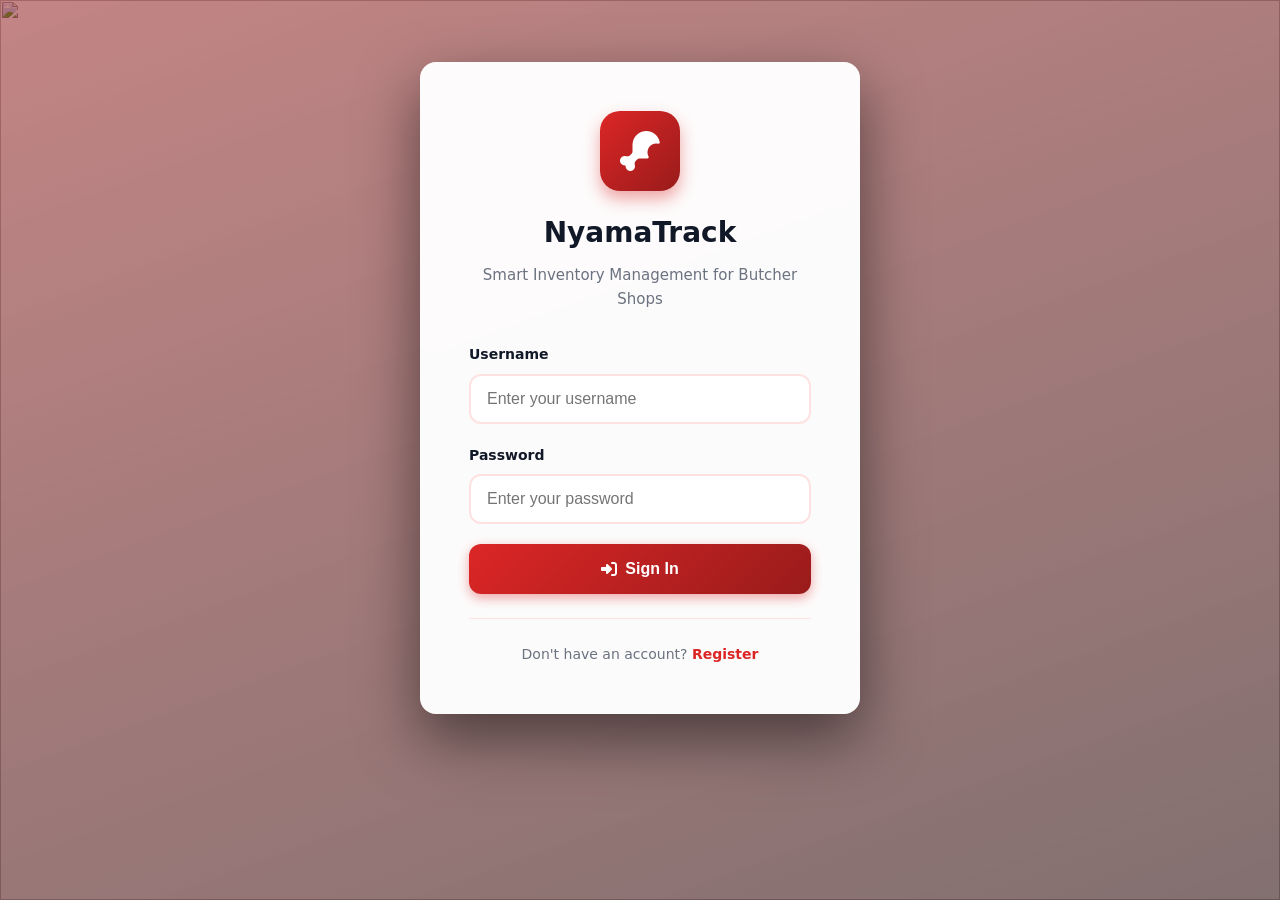
==== frontend/login.html @ ab652cce "Initial commit" ====
<!DOCTYPE html>
<html lang="en">
<head>
<meta name="viewport" content="width=device-width, initial-scale=1.0, maximum-scale=1.0, user-scalable=no">
<meta name="theme-color" content="#dc2626">
<meta charset="UTF-8">
<title>NyamaTrack - Login</title>
<link rel="stylesheet" href="css/styles.css">
<link rel="stylesheet" href="https://cdnjs.cloudflare.com/ajax/libs/font-awesome/6.4.0/css/all.min.css">
<style>
    /* ── Background image layer (img tag used so styles.css cannot override it) ── */
    #bg-img {
        position: fixed;
        inset: 0;
        width: 100%;
        height: 100%;
        object-fit: cover;
        object-position: center;
        z-index: -2;
        display: block;
    }

    /* Lighter tint overlay — lets the image breathe */
    #bg-overlay {
        position: fixed;
        inset: 0;
        background: linear-gradient(
            160deg,
            rgba(140, 20, 20, 0.52) 0%,
            rgba(40, 8, 8, 0.58) 100%
        );
        z-index: -1;
        pointer-events: none;
    }

    /* Force body/html to be transparent so the fixed img shows through */
    html, body {
        background: transparent !important;
        min-height: 100%;
        margin: 0;
        padding: 0;
    }

    /* Ensure all page content sits above the overlay */
    .mobile-header,
    .sidebar-overlay,
    .login-container,
    .mobile-nav,
    .toast-container,
    #registerModal {
        position: relative;
        z-index: 1;
    }

    /* Override whatever background styles.css gives .login-container */
    .login-container {
        background: transparent !important;
        min-height: calc(100vh - 60px - 64px);
        display: flex;
        align-items: center;
        justify-content: center;
        padding: 24px 16px;
        box-sizing: border-box;
    }

    /* Frosted white card */
    .login-card {
        background: rgba(255, 255, 255, 0.97) !important;
        backdrop-filter: blur(10px);
        -webkit-backdrop-filter: blur(10px);
        box-shadow: 0 24px 60px rgba(0, 0, 0, 0.5) !important;
        border: 1px solid rgba(255,255,255,0.2);
    }

    /* ── Toast notifications from the top ── */
    .toast-container {
        position: fixed !important;
        top: 80px !important;
        left: 50% !important;
        transform: translateX(-50%) !important;
        bottom: auto !important;
        z-index: 9999 !important;
        display: flex;
        flex-direction: column;
        align-items: center;
        gap: 10px;
        width: auto;
        min-width: 280px;
        pointer-events: none;
    }

    .toast {
        animation: slideDownFade 0.35s ease forwards;
        pointer-events: all;
    }

    @keyframes slideDownFade {
        from {
            opacity: 0;
            transform: translateY(-20px);
        }
        to {
            opacity: 1;
            transform: translateY(0);
        }
    }
</style>
</head>
<body>
<!-- Background image pinned to viewport — cannot be overridden by styles.css background-color -->
<img id="bg-img" src="https://images.unsplash.com/photo-1558030006-450675393462?auto=format&fit=crop&w=1600&q=80" alt="">
<!-- Dark tint overlay -->
<div id="bg-overlay"></div>

<!-- Mobile Header -->
<header class="mobile-header">
<div class="mobile-logo">
<div class="mobile-logo-icon">
<i class="fas fa-drumstick-bite"></i>
</div>
    NyamaTrack
</div>
<button class="hamburger-btn" id="hamburgerBtn" onclick="toggleSidebar()">
<span class="hamburger-line"></span>
<span class="hamburger-line"></span>
<span class="hamburger-line"></span>
</button>
</header>

<!-- Sidebar Overlay -->
<div class="sidebar-overlay" id="sidebarOverlay" onclick="toggleSidebar()"></div>

<div class="login-container">
<div class="login-card">
<div class="brand">
<div class="brand-icon">
<i class="fas fa-drumstick-bite"></i>
</div>
<h1>NyamaTrack</h1>
<p>Smart Inventory Management for Butcher Shops</p>
</div>
<form id="loginForm">
<div class="form-group">
<label class="form-label">Username</label>
<input type="text" class="form-input" id="username" placeholder="Enter your username" required>
</div>
<div class="form-group">
<label class="form-label">Password</label>
<input type="password" class="form-input" id="password" placeholder="Enter your password" required>
</div>
<button type="submit" class="btn btn-primary">
<i class="fas fa-sign-in-alt"></i>
                Sign In
</button>
</form>
<div style="text-align: center; margin-top: 24px; padding-top: 24px; border-top: 1px solid var(--border);">
<p style="color: var(--text-secondary); font-size: 14px;">
    Don't have an account? <a href="#" onclick="showRegister()" style="color: var(--primary); text-decoration: none; font-weight: 600;">Register</a>
</p>
</div>
</div>
</div>

<!-- Register Modal -->
<div id="registerModal" style="display: none; position: fixed; top: 0; left: 0; width: 100%; height: 100%; background: rgba(0,0,0,0.6); z-index: 1000; align-items: center; justify-content: center;">
<div class="login-card" style="max-width: 480px; max-height: 90vh; overflow-y: auto;">
<div class="brand">
<h2>Create Account</h2>
<p>Join NyamaTrack today</p>
</div>
<form id="registerForm">
<div class="form-grid" style="grid-template-columns: 1fr 1fr;">
<div class="form-group">
<label class="form-label">First Name *</label>
<input type="text" class="form-input" id="regFirstName" required>
</div>
<div class="form-group">
<label class="form-label">Last Name *</label>
<input type="text" class="form-input" id="regLastName" required>
</div>
</div>
<div class="form-group">
<label class="form-label">Username *</label>
<input type="text" class="form-input" id="regUsername" required>
</div>
<div class="form-group">
<label class="form-label">Email *</label>
<input type="email" class="form-input" id="regEmail" required>
</div>
<div class="form-group">
<label class="form-label">Shop Name</label>
<input type="text" class="form-input" id="regShopName" placeholder="Your butcher shop name">
</div>
<div class="form-group">
<label class="form-label">Role *</label>
<select class="form-input" id="regRole">
<option value="owner">Shop Owner</option>
<option value="keeper">Stock Keeper</option>
<option value="butcher">Butcher</option>
</select>
</div>
<div class="form-group">
<label class="form-label">Password *</label>
<input type="password" class="form-input" id="regPassword" required minlength="6">
</div>
<button type="submit" class="btn btn-primary">
<i class="fas fa-user-plus"></i>
                Create Account
</button>
<button type="button" class="btn btn-secondary" onclick="hideRegister()" style="margin-top: 12px;">
                Cancel
</button>
</form>
</div>
</div>

<div class="toast-container" id="toastContainer"></div>

<script src="js/config.js"></script>
<script>
const API_URL = CONFIG.API_URL;

document.getElementById('loginForm').addEventListener('submit', async (e) => {
    e.preventDefault();
    const username = document.getElementById('username').value;
    const password = document.getElementById('password').value;
    try {
        const response = await fetch(`${API_URL}/token/`, {
            method: 'POST',
            headers: { 'Content-Type': 'application/json' },
            body: JSON.stringify({ username, password })
        });
        if (response.ok) {
            const data = await response.json();
            localStorage.setItem('access_token', data.access);
            localStorage.setItem('refresh_token', data.refresh);
            localStorage.setItem('username', username);
            showToast('Login successful!', 'success');
            setTimeout(() => window.location.href = 'dashboard.html', 1000);
        } else {
            const error = await response.json();
            showToast(error.detail || 'Invalid credentials', 'error');
        }
    } catch (error) {
        showToast('Connection error. Is the server running?', 'error');
        console.error(error);
    }
});

document.getElementById('registerForm').addEventListener('submit', async (e) => {
    e.preventDefault();
    const userData = {
        username: document.getElementById('regUsername').value,
        email: document.getElementById('regEmail').value,
        first_name: document.getElementById('regFirstName').value,
        last_name: document.getElementById('regLastName').value,
        password: document.getElementById('regPassword').value,
        profile: {
            role: document.getElementById('regRole').value,
            shop_name: document.getElementById('regShopName').value
        }
    };
    try {
        const response = await fetch(`${API_URL}/users/`, {
            method: 'POST',
            headers: { 'Content-Type': 'application/json' },
            body: JSON.stringify(userData)
        });
        if (response.ok) {
            showToast('Account created! Please login.', 'success');
            hideRegister();
            document.getElementById('username').value = userData.username;
        } else {
            const error = await response.json();
            let message = 'Registration failed';
            if (error.username) message = 'Username already exists';
            else if (error.email) message = 'Email already registered';
            else if (error.password) message = 'Password too weak';
            showToast(message, 'error');
        }
    } catch (error) {
        showToast('Connection error', 'error');
        console.error(error);
    }
});
async function loadUserProfile() {
    try {
        const response = await fetch(`${CONFIG.API_URL}/users/`, {
            headers: { 'Authorization': `Bearer ${token}` }
        });
        
        if (response.ok) {
            const users = await response.json();
            const currentUser = users.find(u => u.username === localStorage.getItem('username'));
            
            if (currentUser && currentUser.profile) {
                document.getElementById('userRole').textContent = 
                    currentUser.profile.role.charAt(0).toUpperCase() + 
                    currentUser.profile.role.slice(1);
            } else {
                document.getElementById('userRole').textContent = 'Butcher';
            }
        }
    } catch (error) {
        console.error('Error loading profile:', error);
        document.getElementById('userRole').textContent = 'User';
    }
}

// Call this after setting user info
loadUserProfile();
function showRegister() {
    document.getElementById('registerModal').style.display = 'flex';
}
function hideRegister() {
    document.getElementById('registerModal').style.display = 'none';
}
function showToast(message, type = 'success') {
    const container = document.getElementById('toastContainer');
    const toast = document.createElement('div');
    toast.className = `toast ${type}`;
    toast.innerHTML = `
        <i class="fas fa-${type === 'success' ? 'check-circle' : 'exclamation-circle'}"></i>
        <span>${message}</span>
    `;
    container.appendChild(toast);
    setTimeout(() => toast.remove(), 3000);
}

if (localStorage.getItem('access_token')) {
    window.location.href = 'dashboard.html';
}
</script>

<!-- Bottom Navigation -->
<nav class="mobile-nav">
<a href="dashboard.html" class="mobile-nav-item" onclick="setActiveNav(this)">
<i class="fas fa-home"></i>
<span>Home</span>
</a>
<a href="stock-entry.html" class="mobile-nav-item" onclick="setActiveNav(this)">
<i class="fas fa-plus-circle"></i>
<span>Stock</span>
</a>
<a href="sales.html" class="mobile-nav-item" onclick="setActiveNav(this)">
<i class="fas fa-cash-register"></i>
<span>Sale</span>
</a>
<a href="reports.html" class="mobile-nav-item" onclick="setActiveNav(this)">
<i class="fas fa-chart-bar"></i>
<span>Reports</span>
</a>
<a href="users.html" class="mobile-nav-item" onclick="setActiveNav(this)">
<i class="fas fa-users"></i>
<span>Users</span>
</a>
</nav>
</body>
</html>
---- frontend/css/styles.css ----
/* NyamaTrack Modern Design System - RED THEME */
:root {
    --primary: #dc2626;
    --primary-dark: #991b1b;
    --primary-light: #fecaca;
    --secondary: #1f2937;
    --accent: #f59e0b;
    --success: #10b981;
    --warning: #f59e0b;
    --danger: #ef4444;
    --background: #fef2f2;
    --surface: #ffffff;
    --text-primary: #111827;
    --text-secondary: #6b7280;
    --border: #fee2e2;
    --shadow-sm: 0 1px 2px 0 rgb(220 38 38 / 0.05);
    --shadow: 0 4px 6px -1px rgb(220 38 38 / 0.1);
    --shadow-lg: 0 10px 15px -3px rgb(220 38 38 / 0.15);
    --radius: 12px;
    --radius-lg: 16px;
}

* {
    margin: 0;
    padding: 0;
    box-sizing: border-box;
}

body {
    font-family: 'Segoe UI', system-ui, -apple-system, sans-serif;
    background: var(--background);
    color: var(--text-primary);
    line-height: 1.6;
    min-height: 100vh;
    -webkit-tap-highlight-color: transparent;
}

/* ==================== MOBILE FIRST NAVIGATION ==================== */

/* ==================== MODERN MOBILE HEADER ==================== */

.mobile-header {
    display: none;
    position: fixed;
    top: 0;
    left: 0;
    right: 0;
    height: 70px;
    background: linear-gradient(135deg, var(--primary) 0%, var(--primary-dark) 100%);
    z-index: 1000;
    align-items: center;
    justify-content: space-between;
    padding: 0 20px;
    box-shadow: 0 4px 20px rgba(220, 38, 38, 0.3);
    backdrop-filter: blur(10px);
    -webkit-backdrop-filter: blur(10px);
}

.mobile-logo {
    display: flex;
    align-items: center;
    gap: 12px;
    color: white;
    font-size: 22px;
    font-weight: 800;
    text-decoration: none;
}

.mobile-logo-icon {
    width: 42px;
    height: 42px;
    background: rgba(255,255,255,0.15);
    border-radius: 12px;
    display: flex;
    align-items: center;
    justify-content: center;
    font-size: 22px;
    backdrop-filter: blur(10px);
    border: 1px solid rgba(255,255,255,0.1);
}

/* Modern Hamburger Menu Button */
.hamburger-btn {
    width: 50px;
    height: 50px;
    background: rgba(255,255,255,0.1);
    border: none;
    border-radius: 14px;
    cursor: pointer;
    display: flex;
    flex-direction: column;
    align-items: center;
    justify-content: center;
    gap: 6px;
    position: relative;
    transition: all 0.3s ease;
    backdrop-filter: blur(10px);
    border: 1px solid rgba(255,255,255,0.1);
}

.hamburger-btn:hover {
    background: rgba(255,255,255,0.2);
}

.hamburger-btn:active {
    transform: scale(0.95);
}

.hamburger-line {
    width: 24px;
    height: 2.5px;
    background: white;
    border-radius: 2px;
    transition: all 0.3s cubic-bezier(0.4, 0, 0.2, 1);
    transform-origin: center;
}

.hamburger-btn.active .hamburger-line:nth-child(1) {
    transform: translateY(8.5px) rotate(45deg);
}

.hamburger-btn.active .hamburger-line:nth-child(2) {
    opacity: 0;
    transform: scaleX(0);
}

.hamburger-btn.active .hamburger-line:nth-child(3) {
    transform: translateY(-8.5px) rotate(-45deg);
}

/* Sidebar Overlay */
.sidebar-overlay {
    display: none;
    position: fixed;
    top: 0;
    left: 0;
    right: 0;
    bottom: 0;
    background: rgba(0,0,0,0.6);
    backdrop-filter: blur(4px);
    -webkit-backdrop-filter: blur(4px);
    z-index: 999;
    opacity: 0;
    transition: opacity 0.3s ease;
}

.sidebar-overlay.show {
    display: block;
    opacity: 1;
}

/* ==================== MODERN BOTTOM NAVIGATION ==================== */

.mobile-nav {
    display: none;
    position: fixed;
    bottom: 0;
    left: 0;
    right: 0;
    height: 80px;
    background: rgba(255, 255, 255, 0.95);
    backdrop-filter: blur(20px);
    -webkit-backdrop-filter: blur(20px);
    border-top: 1px solid rgba(220, 38, 38, 0.1);
    z-index: 1000;
    justify-content: space-around;
    align-items: center;
    padding: 0 8px 10px 8px;
    box-shadow: 0 -4px 30px rgba(0,0,0,0.1);
}

.mobile-nav-item {
    display: flex;
    flex-direction: column;
    align-items: center;
    justify-content: center;
    gap: 6px;
    padding: 10px 16px;
    color: #9ca3af;
    text-decoration: none;
    font-size: 11px;
    font-weight: 600;
    border-radius: 16px;
    transition: all 0.3s cubic-bezier(0.4, 0, 0.2, 1);
    position: relative;
    min-width: 64px;
}

.mobile-nav-item::before {
    content: '';
    position: absolute;
    top: 0;
    left: 50%;
    transform: translateX(-50%) scale(0);
    width: 40px;
    height: 40px;
    background: var(--primary-light);
    border-radius: 50%;
    transition: all 0.3s cubic-bezier(0.4, 0, 0.2, 1);
    z-index: -1;
}

.mobile-nav-item i {
    font-size: 24px;
    transition: all 0.3s ease;
    z-index: 1;
}

.mobile-nav-item span {
    z-index: 1;
    transition: all 0.3s ease;
}

.mobile-nav-item.active {
    color: var(--primary);
    transform: translateY(-4px);
}

.mobile-nav-item.active::before {
    transform: translateX(-50%) scale(1);
}

.mobile-nav-item.active i {
    transform: scale(1.1);
}

.mobile-nav-item:active {
    transform: scale(0.95);
}

/* Add indicator dot for active item */
.mobile-nav-item.active::after {
    content: '';
    position: absolute;
    bottom: -2px;
    width: 4px;
    height: 4px;
    background: var(--primary);
    border-radius: 50%;
}

/* Safe area for iPhone X+ */
@supports (padding-bottom: env(safe-area-inset-bottom)) {
    .mobile-nav {
        padding-bottom: calc(10px + env(safe-area-inset-bottom));
        height: calc(80px + env(safe-area-inset-bottom));
    }
}

/* ==================== MOBILE RESPONSIVE ==================== */

@media (max-width: 1024px) {
    .mobile-header {
        display: flex;
    }
    
    .mobile-nav {
        display: flex;
    }
    
    .sidebar {
        transform: translateX(-100%);
        width: 300px;
        top: 0;
        height: 100vh;
        z-index: 1001;
        background: white;
        box-shadow: 10px 0 40px rgba(0,0,0,0.2);
    }
    
    .sidebar.open {
        transform: translateX(0);
    }
    
    .main-content {
        margin-left: 0;
        padding-top: 90px;
        padding-bottom: 100px;
    }
    
    .stats-grid {
        grid-template-columns: repeat(2, 1fr);
        gap: 12px;
    }
    
    .stat-card {
        padding: 16px;
    }
    
    .stat-value {
        font-size: 24px;
    }
    
    .stat-icon {
        width: 44px;
        height: 44px;
        font-size: 20px;
    }
    
    .quick-actions {
        grid-template-columns: repeat(2, 1fr);
        gap: 12px;
    }
    
    .quick-action-btn {
        padding: 20px 16px;
    }
    
    .form-grid {
        grid-template-columns: 1fr;
    }
    
    .page-header h1 {
        font-size: 24px;
    }
    
    .page-header {
        margin-bottom: 20px;
    }
}

@media (max-width: 480px) {
    .mobile-header {
        height: 65px;
        padding: 0 16px;
    }
    
    .mobile-logo {
        font-size: 18px;
    }
    
    .mobile-logo-icon {
        width: 38px;
        height: 38px;
        font-size: 18px;
    }
    
    .hamburger-btn {
        width: 44px;
        height: 44px;
    }
    
    .hamburger-line {
        width: 20px;
        height: 2px;
    }
    
    .stats-grid {
        grid-template-columns: 1fr;
    }
    
    .quick-actions {
        grid-template-columns: 1fr;
    }
    
    .mobile-nav-item {
        min-width: 56px;
        padding: 8px 12px;
    }
    
    .mobile-nav-item span {
        font-size: 10px;
    }
    
    .mobile-nav-item i {
        font-size: 22px;
    }
    
    .main-content {
        padding: 80px 16px 90px 16px;
    }
    
    .card-header, .card-body {
        padding: 16px;
    }
    
    .action-btn {
        padding: 12px 16px;
        font-size: 14px;
    }
}

/* Sidebar (Desktop) */
.sidebar {
    width: 280px;
    background: var(--surface);
    border-right: 2px solid var(--border);
    display: flex;
    flex-direction: column;
    position: fixed;
    height: 100vh;
    z-index: 100;
    transition: transform 0.3s ease;
}

.sidebar-header {
    padding: 24px;
    border-bottom: 2px solid var(--border);
    background: linear-gradient(135deg, var(--primary) 0%, var(--primary-dark) 100%);
}

.sidebar-brand {
    display: flex;
    align-items: center;
    gap: 12px;
    font-size: 22px;
    font-weight: 800;
    color: white;
}

.sidebar-brand-icon {
    width: 44px;
    height: 44px;
    background: rgba(255,255,255,0.2);
    border-radius: 12px;
    display: flex;
    align-items: center;
    justify-content: center;
    color: white;
    font-size: 24px;
}

.nav-menu {
    flex: 1;
    padding: 16px 12px;
    overflow-y: auto;
}

.nav-item {
    display: flex;
    align-items: center;
    gap: 12px;
    padding: 14px 16px;
    border-radius: 10px;
    color: var(--text-secondary);
    text-decoration: none;
    font-weight: 500;
    margin-bottom: 4px;
    transition: all 0.3s ease;
    cursor: pointer;
}

.nav-item:hover, .nav-item.active {
    background: var(--primary-light);
    color: var(--primary);
    font-weight: 600;
}

.nav-item i {
    font-size: 20px;
    width: 24px;
    text-align: center;
}

.sidebar-footer {
    padding: 16px;
    border-top: 2px solid var(--border);
    background: var(--background);
}

.user-info {
    display: flex;
    align-items: center;
    gap: 12px;
    padding: 12px;
    background: var(--surface);
    border-radius: 10px;
    border: 1px solid var(--border);
}

.user-avatar {
    width: 40px;
    height: 40px;
    background: linear-gradient(135deg, var(--primary) 0%, var(--primary-dark) 100%);
    border-radius: 50%;
    display: flex;
    align-items: center;
    justify-content: center;
    color: white;
    font-weight: 600;
    font-size: 16px;
}

.user-details h4 {
    font-size: 14px;
    font-weight: 600;
    color: var(--text-primary);
}

.user-details p {
    font-size: 12px;
    color: var(--text-secondary);
}

/* Main Content */
.main-content {
    flex: 1;
    margin-left: 280px;
    padding: 32px;
    background: var(--background);
    min-height: 100vh;
    padding-bottom: 100px; /* Space for mobile nav */
}

.page-header {
    margin-bottom: 32px;
}

.page-header h1 {
    font-size: 32px;
    font-weight: 800;
    color: var(--text-primary);
    margin-bottom: 8px;
}

.page-header p {
    color: var(--text-secondary);
    font-size: 16px;
}

/* ==================== MOBILE RESPONSIVE ==================== */

@media (max-width: 1024px) {
    .mobile-header {
        display: flex;
    }
    
    .mobile-nav {
        display: flex;
    }
    
    .sidebar {
        transform: translateX(-100%);
        width: 280px;
        top: 0;
        height: 100vh;
        z-index: 1001;
    }
    
    .sidebar.open {
        transform: translateX(0);
    }
    
    .sidebar-overlay {
        display: none;
        position: fixed;
        top: 0;
        left: 0;
        right: 0;
        bottom: 0;
        background: rgba(0,0,0,0.5);
        z-index: 1000;
    }
    
    .sidebar-overlay.show {
        display: block;
    }
    
    .main-content {
        margin-left: 0;
        padding-top: 80px; /* Space for mobile header */
        padding-bottom: 90px; /* Space for mobile nav */
    }
    
    .stats-grid {
        grid-template-columns: repeat(2, 1fr);
        gap: 12px;
    }
    
    .stat-card {
        padding: 16px;
    }
    
    .stat-value {
        font-size: 24px;
    }
    
    .stat-icon {
        width: 40px;
        height: 40px;
        font-size: 20px;
    }
    
    .quick-actions {
        grid-template-columns: repeat(2, 1fr);
    }
    
    .form-grid {
        grid-template-columns: 1fr;
    }
    
    .page-header h1 {
        font-size: 24px;
    }
}

@media (max-width: 480px) {
    .stats-grid {
        grid-template-columns: 1fr;
    }
    
    .quick-actions {
        grid-template-columns: 1fr;
    }
    
    .mobile-nav-item span {
        font-size: 10px;
    }
    
    .mobile-nav-item {
        min-width: 50px;
        padding: 6px 8px;
    }
}

/* ==================== LOGIN PAGE - RED BACKGROUND ==================== */

.login-container {
    min-height: 100vh;
    display: flex;
    align-items: center;
    justify-content: center;
    background: linear-gradient(135deg, #dc2626 0%, #991b1b 50%, #7f1d1d 100%);
    padding: 20px;
}

.login-card {
    background: var(--surface);
    padding: 48px;
    border-radius: var(--radius-lg);
    box-shadow: 0 25px 50px -12px rgba(0, 0, 0, 0.5);
    width: 100%;
    max-width: 440px;
    animation: slideUp 0.6s ease-out;
}

@media (max-width: 480px) {
    .login-card {
        padding: 32px 24px;
        margin: 16px;
    }
    
    .login-container {
        padding: 10px;
    }
}

@keyframes slideUp {
    from {
        opacity: 0;
        transform: translateY(30px);
    }
    to {
        opacity: 1;
        transform: translateY(0);
    }
}

.brand {
    text-align: center;
    margin-bottom: 32px;
}

.brand-icon {
    width: 80px;
    height: 80px;
    background: linear-gradient(135deg, var(--primary) 0%, var(--primary-dark) 100%);
    border-radius: 20px;
    display: flex;
    align-items: center;
    justify-content: center;
    margin: 0 auto 20px;
    font-size: 40px;
    color: white;
    box-shadow: 0 8px 16px rgba(220, 38, 38, 0.4);
}

.brand h1 {
    font-size: 28px;
    font-weight: 800;
    color: var(--text-primary);
    margin-bottom: 8px;
}

.brand p {
    color: var(--text-secondary);
    font-size: 15px;
}

.form-group {
    margin-bottom: 20px;
}

.form-label {
    display: block;
    font-size: 14px;
    font-weight: 600;
    color: var(--text-primary);
    margin-bottom: 8px;
}

.form-input {
    width: 100%;
    padding: 14px 16px;
    border: 2px solid var(--border);
    border-radius: var(--radius);
    font-size: 16px; /* Prevents zoom on iOS */
    transition: all 0.3s ease;
    background: var(--surface);
    -webkit-appearance: none;
    appearance: none;
}

.form-input:focus {
    outline: none;
    border-color: var(--primary);
    box-shadow: 0 0 0 3px rgba(220, 38, 38, 0.15);
}

.btn {
    width: 100%;
    padding: 16px 24px;
    border: none;
    border-radius: var(--radius);
    font-size: 16px;
    font-weight: 600;
    cursor: pointer;
    transition: all 0.3s ease;
    display: inline-flex;
    align-items: center;
    justify-content: center;
    gap: 8px;
    -webkit-tap-highlight-color: transparent;
}

.btn-primary {
    background: linear-gradient(135deg, var(--primary) 0%, var(--primary-dark) 100%);
    color: white;
    box-shadow: 0 4px 12px rgba(220, 38, 38, 0.4);
}

.btn-primary:hover {
    transform: translateY(-2px);
    box-shadow: 0 6px 20px rgba(220, 38, 38, 0.5);
}

.btn-primary:active {
    transform: translateY(0);
}

.btn-secondary {
    background: var(--surface);
    color: var(--text-primary);
    border: 2px solid var(--border);
}

.btn-secondary:hover {
    background: var(--background);
    border-color: var(--primary);
}

/* Stats Grid */
.stats-grid {
    display: grid;
    grid-template-columns: repeat(auto-fit, minmax(220px, 1fr));
    gap: 24px;
    margin-bottom: 32px;
}

.stat-card {
    background: var(--surface);
    padding: 24px;
    border-radius: var(--radius-lg);
    box-shadow: var(--shadow);
    transition: transform 0.3s ease, box-shadow 0.3s ease;
    position: relative;
    overflow: hidden;
    border: 1px solid var(--border);
}

.stat-card:hover {
    transform: translateY(-4px);
    box-shadow: var(--shadow-lg);
}

.stat-card::before {
    content: '';
    position: absolute;
    top: 0;
    left: 0;
    width: 4px;
    height: 100%;
    background: var(--primary);
}

.stat-card.warning::before {
    background: var(--warning);
}

.stat-card.danger::before {
    background: var(--danger);
}

.stat-card.success::before {
    background: var(--success);
}

.stat-icon {
    width: 56px;
    height: 56px;
    border-radius: 14px;
    display: flex;
    align-items: center;
    justify-content: center;
    font-size: 28px;
    margin-bottom: 16px;
}

.stat-icon.primary {
    background: var(--primary-light);
    color: var(--primary);
}

.stat-icon.warning {
    background: #fef3c7;
    color: var(--warning);
}

.stat-icon.danger {
    background: #fee2e2;
    color: var(--danger);
}

.stat-icon.success {
    background: #d1fae5;
    color: var(--success);
}

.stat-value {
    font-size: 32px;
    font-weight: 800;
    color: var(--text-primary);
    margin-bottom: 4px;
}

.stat-label {
    font-size: 14px;
    color: var(--text-secondary);
    font-weight: 500;
}

/* Cards */
.card {
    background: var(--surface);
    border-radius: var(--radius-lg);
    box-shadow: var(--shadow);
    overflow: hidden;
    margin-bottom: 24px;
    border: 1px solid var(--border);
}

.card-header {
    padding: 24px;
    border-bottom: 1px solid var(--border);
    display: flex;
    justify-content: space-between;
    align-items: center;
    background: linear-gradient(135deg, #fef2f2 0%, #ffffff 100%);
    flex-wrap: wrap;
    gap: 12px;
}

.card-header h2 {
    font-size: 20px;
    font-weight: 700;
    color: var(--text-primary);
}

.card-body {
    padding: 24px;
}

@media (max-width: 480px) {
    .card-header, .card-body {
        padding: 16px;
    }
}

/* Tables */
.data-table {
    width: 100%;
    border-collapse: collapse;
    font-size: 14px;
}

.data-table th {
    text-align: left;
    padding: 16px;
    font-size: 12px;
    font-weight: 700;
    text-transform: uppercase;
    letter-spacing: 0.5px;
    color: var(--text-secondary);
    background: var(--background);
    border-bottom: 2px solid var(--border);
}

.data-table td {
    padding: 16px;
    border-bottom: 1px solid var(--border);
}

.data-table tr:hover {
    background: var(--background);
}

@media (max-width: 768px) {
    .data-table {
        font-size: 13px;
    }
    
    .data-table th, .data-table td {
        padding: 12px 8px;
    }
}

.badge {
    display: inline-flex;
    align-items: center;
    padding: 6px 12px;
    border-radius: 20px;
    font-size: 12px;
    font-weight: 600;
}

.badge-warning {
    background: #fef3c7;
    color: #92400e;
}

.badge-danger {
    background: #fee2e2;
    color: #991b1b;
}

.badge-success {
    background: #d1fae5;
    color: #065f46;
}

/* Forms */
.form-grid {
    display: grid;
    grid-template-columns: repeat(auto-fit, minmax(300px, 1fr));
    gap: 24px;
}

.form-section {
    margin-bottom: 24px;
}

.form-section h3 {
    font-size: 16px;
    font-weight: 700;
    color: var(--text-primary);
    margin-bottom: 16px;
    padding-bottom: 8px;
    border-bottom: 2px solid var(--border);
}

select.form-input {
    cursor: pointer;
    appearance: none;
    background-image: url("data:image/svg+xml,%3Csvg xmlns='http://www.w3.org/2000/svg' width='24' height='24' viewBox='0 0 24 24' fill='none' stroke='%23dc2626' stroke-width='2' stroke-linecap='round' stroke-linejoin='round'%3E%3Cpolyline points='6 9 12 15 18 9'%3E%3C/polyline%3E%3C/svg%3E");
    background-repeat: no-repeat;
    background-position: right 12px center;
    background-size: 20px;
    padding-right: 44px;
}

/* Action Buttons */
.action-btn {
    padding: 10px 20px;
    border-radius: 8px;
    font-size: 14px;
    font-weight: 600;
    cursor: pointer;
    border: none;
    transition: all 0.3s ease;
    display: inline-flex;
    align-items: center;
    gap: 8px;
    -webkit-tap-highlight-color: transparent;
}

.action-btn-primary {
    background: linear-gradient(135deg, var(--primary) 0%, var(--primary-dark) 100%);
    color: white;
    box-shadow: 0 4px 12px rgba(220, 38, 38, 0.3);
}

.action-btn-primary:hover {
    transform: translateY(-1px);
    box-shadow: 0 6px 16px rgba(220, 38, 38, 0.4);
}

.action-btn-primary:active {
    transform: translateY(0);
}

.action-btn-secondary {
    background: var(--background);
    color: var(--text-primary);
    border: 1px solid var(--border);
}

.action-btn-secondary:hover {
    background: var(--border);
}

@media (max-width: 480px) {
    .action-btn {
        padding: 12px 16px;
        font-size: 14px;
        flex: 1;
        justify-content: center;
    }
}

/* Quick Actions */
.quick-actions {
    display: grid;
    grid-template-columns: repeat(auto-fit, minmax(200px, 1fr));
    gap: 16px;
    margin-bottom: 32px;
}

.quick-action-btn {
    background: var(--surface);
    border: 2px solid var(--border);
    border-radius: var(--radius);
    padding: 24px;
    text-align: center;
    cursor: pointer;
    transition: all 0.3s ease;
    text-decoration: none;
    color: var(--text-primary);
    -webkit-tap-highlight-color: transparent;
}

.quick-action-btn:hover, .quick-action-btn:active {
    border-color: var(--primary);
    background: var(--primary-light);
    transform: translateY(-2px);
    box-shadow: var(--shadow);
}

.quick-action-btn i {
    font-size: 32px;
    color: var(--primary);
    margin-bottom: 12px;
    display: block;
}

.quick-action-btn span {
    font-weight: 600;
    font-size: 15px;
}

/* Alerts */
.alert {
    padding: 16px 20px;
    border-radius: var(--radius);
    margin-bottom: 20px;
    display: flex;
    align-items: center;
    gap: 12px;
    font-weight: 500;
    border-left: 4px solid;
}

.alert-warning {
    background: #fef3c7;
    color: #92400e;
    border-left-color: var(--warning);
}

.alert-danger {
    background: #fee2e2;
    color: #991b1b;
    border-left-color: var(--danger);
}

/* Loading States */
.loading {
    display: inline-block;
    width: 20px;
    height: 20px;
    border: 3px solid rgba(255,255,255,.3);
    border-radius: 50%;
    border-top-color: white;
    animation: spin 1s ease-in-out infinite;
}

@keyframes spin {
    to { transform: rotate(360deg); }
}

/* Empty States */
.empty-state {
    text-align: center;
    padding: 60px 20px;
    color: var(--text-secondary);
}

.empty-state i {
    font-size: 64px;
    margin-bottom: 20px;
    opacity: 0.5;
    color: var(--primary);
}

.empty-state h3 {
    font-size: 20px;
    margin-bottom: 8px;
    color: var(--text-primary);
}

/* Animations */
.fade-in {
    animation: fadeIn 0.5s ease-out;
}

@keyframes fadeIn {
    from { opacity: 0; }
    to { opacity: 1; }
}

/* Toast Notifications */
.toast-container {
    position: fixed;
    top: 24px;
    right: 24px;
    z-index: 10000;
    display: flex;
    flex-direction: column;
    gap: 12px;
    max-width: 90vw;
}

.toast {
    background: var(--surface);
    padding: 16px 20px;
    border-radius: var(--radius);
    box-shadow: 0 10px 40px rgba(0,0,0,0.2);
    display: flex;
    align-items: center;
    gap: 12px;
    min-width: 300px;
    max-width: 90vw;
    animation: slideInRight 0.3s ease-out;
    border-left: 4px solid var(--primary);
}

.toast.success {
    border-left-color: var(--success);
}

.toast.error {
    border-left-color: var(--danger);
}

@media (max-width: 480px) {
    .toast-container {
        left: 16px;
        right: 16px;
        top: 80px;
    }
    
    .toast {
        min-width: auto;
        width: 100%;
    }
}

@keyframes slideInRight {
    from {
        transform: translateX(100%);
        opacity: 0;
    }
    to {
        transform: translateX(0);
        opacity: 1;
    }
}

@keyframes slideOutRight {
    from {
        transform: translateX(0);
        opacity: 1;
    }
    to {
        transform: translateX(100%);
        opacity: 0;
    }
}

/* Date Picker Styling */
input[type="date"], input[type="datetime-local"] {
    font-family: inherit;
    font-size: 16px; /* Prevents zoom on iOS */
}

/* Report Section */
.report-filters {
    background: var(--background);
    padding: 20px;
    border-radius: var(--radius);
    margin-bottom: 24px;
}

.date-picker-group {
    display: flex;
    gap: 16px;
    align-items: flex-end;
    flex-wrap: wrap;
}

.date-picker-group .form-group {
    margin: 0;
}

/* Summary Cards for Reports */
.summary-cards {
    display: grid;
    grid-template-columns: repeat(auto-fit, minmax(150px, 1fr));
    gap: 16px;
    margin-bottom: 24px;
}

.summary-card {
    background: linear-gradient(135deg, var(--primary) 0%, var(--primary-dark) 100%);
    color: white;
    padding: 20px;
    border-radius: var(--radius);
    text-align: center;
}

.summary-card h4 {
    font-size: 12px;
    text-transform: uppercase;
    opacity: 0.9;
    margin-bottom: 8px;
}

.summary-card .value {
    font-size: 24px;
    font-weight: 800;
}

/* Touch-friendly improvements */
@media (hover: none) {
    .btn:hover, .action-btn:hover, .nav-item:hover {
        transform: none;
    }
    
    .btn:active, .action-btn:active {
        transform: scale(0.98);
    }
}
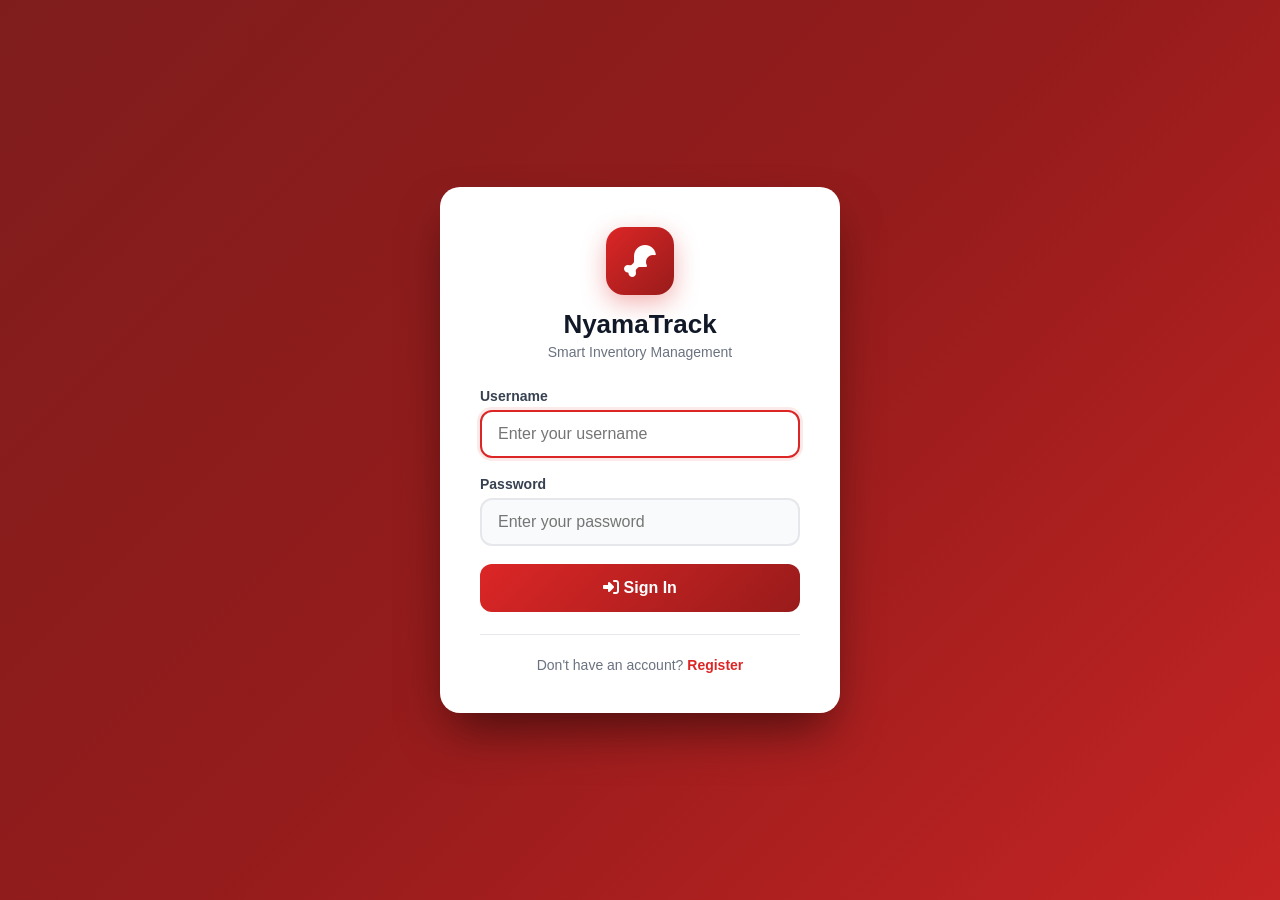
==== commit 8c23be83: "Update frontend files" ====
--- a/frontend/login.html
+++ b/frontend/login.html
@@ -1,359 +1,503 @@
 <!DOCTYPE html>
 <html lang="en">
 <head>
-<meta name="viewport" content="width=device-width, initial-scale=1.0, maximum-scale=1.0, user-scalable=no">
-<meta name="theme-color" content="#dc2626">
-<meta charset="UTF-8">
-<title>NyamaTrack - Login</title>
-<link rel="stylesheet" href="css/styles.css">
-<link rel="stylesheet" href="https://cdnjs.cloudflare.com/ajax/libs/font-awesome/6.4.0/css/all.min.css">
-<style>
-    /* ── Background image layer (img tag used so styles.css cannot override it) ── */
-    #bg-img {
-        position: fixed;
-        inset: 0;
-        width: 100%;
-        height: 100%;
-        object-fit: cover;
-        object-position: center;
-        z-index: -2;
-        display: block;
-    }
-
-    /* Lighter tint overlay — lets the image breathe */
-    #bg-overlay {
-        position: fixed;
-        inset: 0;
-        background: linear-gradient(
-            160deg,
-            rgba(140, 20, 20, 0.52) 0%,
-            rgba(40, 8, 8, 0.58) 100%
-        );
-        z-index: -1;
-        pointer-events: none;
-    }
-
-    /* Force body/html to be transparent so the fixed img shows through */
-    html, body {
-        background: transparent !important;
-        min-height: 100%;
-        margin: 0;
-        padding: 0;
-    }
-
-    /* Ensure all page content sits above the overlay */
-    .mobile-header,
-    .sidebar-overlay,
-    .login-container,
-    .mobile-nav,
-    .toast-container,
-    #registerModal {
-        position: relative;
-        z-index: 1;
-    }
-
-    /* Override whatever background styles.css gives .login-container */
-    .login-container {
-        background: transparent !important;
-        min-height: calc(100vh - 60px - 64px);
-        display: flex;
-        align-items: center;
-        justify-content: center;
-        padding: 24px 16px;
-        box-sizing: border-box;
-    }
-
-    /* Frosted white card */
-    .login-card {
-        background: rgba(255, 255, 255, 0.97) !important;
-        backdrop-filter: blur(10px);
-        -webkit-backdrop-filter: blur(10px);
-        box-shadow: 0 24px 60px rgba(0, 0, 0, 0.5) !important;
-        border: 1px solid rgba(255,255,255,0.2);
-    }
-
-    /* ── Toast notifications from the top ── */
-    .toast-container {
-        position: fixed !important;
-        top: 80px !important;
-        left: 50% !important;
-        transform: translateX(-50%) !important;
-        bottom: auto !important;
-        z-index: 9999 !important;
-        display: flex;
-        flex-direction: column;
-        align-items: center;
-        gap: 10px;
-        width: auto;
-        min-width: 280px;
-        pointer-events: none;
-    }
-
-    .toast {
-        animation: slideDownFade 0.35s ease forwards;
-        pointer-events: all;
-    }
-
-    @keyframes slideDownFade {
-        from {
-            opacity: 0;
-            transform: translateY(-20px);
-        }
-        to {
-            opacity: 1;
-            transform: translateY(0);
-        }
-    }
-</style>
+    <meta charset="UTF-8">
+    <meta name="viewport" content="width=device-width, initial-scale=1.0, maximum-scale=1.0, user-scalable=no">
+    <meta name="theme-color" content="#dc2626">
+    <meta name="description" content="NyamaTrack - Smart Inventory Management for Butcher Shops">
+
+    <title>NyamaTrack - Login</title>
+
+    <!--
+        PERFORMANCE STRATEGY
+        ─────────────────────
+        1. Font Awesome loads non-blocking (media trick) — icons appear ~200ms after paint
+        2. Background image uses a tiny inline base64 blur placeholder so the
+           page looks complete instantly, real photo fades in when loaded
+        3. No external CSS file dependency for this page — all styles inline,
+           zero render-blocking requests
+        4. Token checked synchronously before any render work begins
+        5. Fetch uses AbortController timeout to fail fast on slow networks
+        6. Role + user info cached to localStorage on login so every other page
+           can skip their own /users/ fetch on load
+    -->
+
+    <!-- Font Awesome — non-blocking, icons appear after first paint -->
+    <link rel="preconnect" href="https://cdnjs.cloudflare.com" crossorigin>
+    <link rel="stylesheet" href="https://cdnjs.cloudflare.com/ajax/libs/font-awesome/6.4.0/css/all.min.css"
+          media="print" onload="this.media='all'">
+    <noscript>
+        <link rel="stylesheet" href="https://cdnjs.cloudflare.com/ajax/libs/font-awesome/6.4.0/css/all.min.css">
+    </noscript>
+
+    <style>
+        /* ─── Reset ─── */
+        *, *::before, *::after { margin: 0; padding: 0; box-sizing: border-box; }
+
+        /* ─── Body / background ─── */
+        body {
+            font-family: -apple-system, BlinkMacSystemFont, 'Segoe UI', Roboto, sans-serif;
+            min-height: 100vh;
+            display: flex;
+            align-items: center;
+            justify-content: center;
+            padding: 20px;
+            /* Instant solid colour while photo loads */
+            background-color: #7f1d1d;
+            overflow-x: hidden;
+        }
+
+        /* Full-screen background photo — loads after paint */
+        .bg {
+            position: fixed;
+            inset: 0;
+            z-index: 0;
+            /* Low-quality inline placeholder: dark red blur, ~300 bytes */
+            background-color: #7f1d1d;
+            background-size: cover;
+            background-position: center;
+            /* Overlay */
+            filter: none;
+        }
+        .bg::after {
+            content: '';
+            position: absolute;
+            inset: 0;
+            background: linear-gradient(
+                135deg,
+                rgba(127,29,29,0.88) 0%,
+                rgba(153,27,27,0.82) 50%,
+                rgba(220,38,38,0.75) 100%
+            );
+        }
+        /* Fade in when the real image is ready */
+        .bg.loaded {
+            animation: bgFade 0.6s ease-out both;
+        }
+        @keyframes bgFade {
+            from { opacity: 0.6; }
+            to   { opacity: 1; }
+        }
+
+        /* ─── Login card ─── */
+        .card {
+            position: relative;
+            z-index: 1;
+            background: #fff;
+            padding: 40px;
+            border-radius: 20px;
+            width: 100%;
+            max-width: 400px;
+            box-shadow: 0 25px 50px -12px rgba(0,0,0,0.55);
+            animation: slideUp 0.4s cubic-bezier(.22,1,.36,1) both;
+        }
+        @keyframes slideUp {
+            from { opacity: 0; transform: translateY(24px); }
+            to   { opacity: 1; transform: translateY(0); }
+        }
+
+        /* ─── Brand ─── */
+        .brand { text-align: center; margin-bottom: 28px; }
+        .brand-icon {
+            width: 68px; height: 68px;
+            background: linear-gradient(135deg, #dc2626 0%, #991b1b 100%);
+            border-radius: 18px;
+            display: flex; align-items: center; justify-content: center;
+            margin: 0 auto 14px;
+            font-size: 32px; color: #fff;
+            box-shadow: 0 8px 24px rgba(220,38,38,0.35);
+        }
+        .brand h1 { font-size: 26px; color: #111827; margin-bottom: 4px; font-weight: 800; }
+        .brand p  { color: #6b7280; font-size: 14px; }
+
+        /* ─── Form elements ─── */
+        .form-group  { margin-bottom: 18px; }
+        .form-label  { display: block; font-size: 14px; font-weight: 600; color: #374151; margin-bottom: 6px; }
+        .form-input  {
+            width: 100%; padding: 13px 16px;
+            border: 2px solid #e5e7eb; border-radius: 12px;
+            font-size: 16px; background: #f9fafb;
+            transition: border-color 0.15s, box-shadow 0.15s, background 0.15s;
+            /* Prevent iOS zoom on focus (font-size ≥ 16px already handles it) */
+        }
+        .form-input:focus {
+            outline: none; border-color: #dc2626; background: #fff;
+            box-shadow: 0 0 0 3px rgba(220,38,38,0.1);
+        }
+
+        /* ─── Buttons ─── */
+        .btn {
+            width: 100%; padding: 15px; border: none; border-radius: 12px;
+            font-size: 16px; font-weight: 700; cursor: pointer;
+            display: flex; align-items: center; justify-content: center; gap: 10px;
+            transition: transform 0.15s, box-shadow 0.15s, opacity 0.15s;
+        }
+        .btn-primary {
+            background: linear-gradient(135deg, #dc2626 0%, #991b1b 100%);
+            color: #fff;
+        }
+        .btn-primary:hover:not(:disabled) {
+            transform: translateY(-2px);
+            box-shadow: 0 10px 20px rgba(220,38,38,0.3);
+        }
+        .btn-primary:active:not(:disabled) { transform: translateY(0); }
+        .btn-primary:disabled { opacity: 0.65; cursor: not-allowed; }
+
+        /* Loading spinner inside button */
+        .spinner {
+            display: none; width: 20px; height: 20px;
+            border: 3px solid rgba(255,255,255,0.35);
+            border-radius: 50%; border-top-color: #fff;
+            animation: spin 0.7s linear infinite;
+        }
+        .btn.loading .spinner  { display: inline-block; }
+        .btn.loading .btn-text { display: none; }
+        @keyframes spin { to { transform: rotate(360deg); } }
+
+        /* ─── Divider ─── */
+        .divider {
+            text-align: center; margin-top: 22px; padding-top: 22px;
+            border-top: 1px solid #e5e7eb;
+            color: #6b7280; font-size: 14px;
+        }
+        .divider a { color: #dc2626; text-decoration: none; font-weight: 600; }
+        .divider a:hover { text-decoration: underline; }
+
+        /* ─── Toast ─── */
+        #toastContainer { position: fixed; top: 16px; right: 16px; z-index: 9999; display: flex; flex-direction: column; gap: 8px; }
+        .toast {
+            padding: 14px 20px; background: #fff; border-radius: 12px;
+            box-shadow: 0 8px 32px rgba(0,0,0,0.18);
+            display: flex; align-items: center; gap: 10px;
+            font-size: 14px; font-weight: 500;
+            border-left: 4px solid;
+            animation: toastIn 0.25s ease-out both;
+            max-width: 300px;
+        }
+        .toast.success { border-color: #10b981; }
+        .toast.error   { border-color: #ef4444; }
+        @keyframes toastIn {
+            from { opacity: 0; transform: translateX(16px); }
+            to   { opacity: 1; transform: translateX(0); }
+        }
+
+        /* ─── Register modal ─── */
+        .modal-backdrop {
+            display: none; position: fixed; inset: 0;
+            background: rgba(0,0,0,0.75); backdrop-filter: blur(4px);
+            z-index: 1000; align-items: flex-start; justify-content: center;
+            padding: 20px; overflow-y: auto;
+        }
+        .modal-backdrop.open { display: flex; }
+        .modal-card {
+            background: #fff; padding: 36px 32px; border-radius: 20px;
+            width: 100%; max-width: 440px; margin: auto;
+            box-shadow: 0 25px 50px -12px rgba(0,0,0,0.5);
+            animation: slideUp 0.3s cubic-bezier(.22,1,.36,1) both;
+            position: relative; z-index: 1;
+        }
+        .modal-card .brand h2 { font-size: 22px; color: #111827; font-weight: 800; }
+        .name-row { display: grid; grid-template-columns: 1fr 1fr; gap: 12px; }
+
+        /* ─── Mobile ─── */
+        @media (max-width: 480px) {
+            .card         { padding: 28px 18px; }
+            .modal-card   { padding: 28px 18px; }
+            .brand h1     { font-size: 22px; }
+            .name-row     { grid-template-columns: 1fr; }
+        }
+    </style>
 </head>
 <body>
-<!-- Background image pinned to viewport — cannot be overridden by styles.css background-color -->
-<img id="bg-img" src="https://images.unsplash.com/photo-1558030006-450675393462?auto=format&fit=crop&w=1600&q=80" alt="">
-<!-- Dark tint overlay -->
-<div id="bg-overlay"></div>
-
-<!-- Mobile Header -->
-<header class="mobile-header">
-<div class="mobile-logo">
-<div class="mobile-logo-icon">
-<i class="fas fa-drumstick-bite"></i>
-</div>
-    NyamaTrack
-</div>
-<button class="hamburger-btn" id="hamburgerBtn" onclick="toggleSidebar()">
-<span class="hamburger-line"></span>
-<span class="hamburger-line"></span>
-<span class="hamburger-line"></span>
-</button>
-</header>
-
-<!-- Sidebar Overlay -->
-<div class="sidebar-overlay" id="sidebarOverlay" onclick="toggleSidebar()"></div>
-
-<div class="login-container">
-<div class="login-card">
-<div class="brand">
-<div class="brand-icon">
-<i class="fas fa-drumstick-bite"></i>
-</div>
-<h1>NyamaTrack</h1>
-<p>Smart Inventory Management for Butcher Shops</p>
-</div>
-<form id="loginForm">
-<div class="form-group">
-<label class="form-label">Username</label>
-<input type="text" class="form-input" id="username" placeholder="Enter your username" required>
-</div>
-<div class="form-group">
-<label class="form-label">Password</label>
-<input type="password" class="form-input" id="password" placeholder="Enter your password" required>
-</div>
-<button type="submit" class="btn btn-primary">
-<i class="fas fa-sign-in-alt"></i>
-                Sign In
-</button>
-</form>
-<div style="text-align: center; margin-top: 24px; padding-top: 24px; border-top: 1px solid var(--border);">
-<p style="color: var(--text-secondary); font-size: 14px;">
-    Don't have an account? <a href="#" onclick="showRegister()" style="color: var(--primary); text-decoration: none; font-weight: 600;">Register</a>
-</p>
-</div>
-</div>
-</div>
-
-<!-- Register Modal -->
-<div id="registerModal" style="display: none; position: fixed; top: 0; left: 0; width: 100%; height: 100%; background: rgba(0,0,0,0.6); z-index: 1000; align-items: center; justify-content: center;">
-<div class="login-card" style="max-width: 480px; max-height: 90vh; overflow-y: auto;">
-<div class="brand">
-<h2>Create Account</h2>
-<p>Join NyamaTrack today</p>
-</div>
-<form id="registerForm">
-<div class="form-grid" style="grid-template-columns: 1fr 1fr;">
-<div class="form-group">
-<label class="form-label">First Name *</label>
-<input type="text" class="form-input" id="regFirstName" required>
-</div>
-<div class="form-group">
-<label class="form-label">Last Name *</label>
-<input type="text" class="form-input" id="regLastName" required>
-</div>
-</div>
-<div class="form-group">
-<label class="form-label">Username *</label>
-<input type="text" class="form-input" id="regUsername" required>
-</div>
-<div class="form-group">
-<label class="form-label">Email *</label>
-<input type="email" class="form-input" id="regEmail" required>
-</div>
-<div class="form-group">
-<label class="form-label">Shop Name</label>
-<input type="text" class="form-input" id="regShopName" placeholder="Your butcher shop name">
-</div>
-<div class="form-group">
-<label class="form-label">Role *</label>
-<select class="form-input" id="regRole">
-<option value="owner">Shop Owner</option>
-<option value="keeper">Stock Keeper</option>
-<option value="butcher">Butcher</option>
-</select>
-</div>
-<div class="form-group">
-<label class="form-label">Password *</label>
-<input type="password" class="form-input" id="regPassword" required minlength="6">
-</div>
-<button type="submit" class="btn btn-primary">
-<i class="fas fa-user-plus"></i>
-                Create Account
-</button>
-<button type="button" class="btn btn-secondary" onclick="hideRegister()" style="margin-top: 12px;">
-                Cancel
-</button>
-</form>
-</div>
-</div>
-
-<div class="toast-container" id="toastContainer"></div>
-
-<script src="js/config.js"></script>
-<script>
-const API_URL = CONFIG.API_URL;
-
-document.getElementById('loginForm').addEventListener('submit', async (e) => {
-    e.preventDefault();
-    const username = document.getElementById('username').value;
-    const password = document.getElementById('password').value;
-    try {
-        const response = await fetch(`${API_URL}/token/`, {
-            method: 'POST',
-            headers: { 'Content-Type': 'application/json' },
-            body: JSON.stringify({ username, password })
+
+    <!-- Background: solid colour shows instantly, photo fades in -->
+    <div class="bg" id="bgEl"></div>
+
+    <!-- Login card -->
+    <div class="card">
+        <div class="brand">
+            <div class="brand-icon"><i class="fas fa-drumstick-bite"></i></div>
+            <h1>NyamaTrack</h1>
+            <p>Smart Inventory Management</p>
+        </div>
+
+        <form id="loginForm" novalidate>
+            <div class="form-group">
+                <label class="form-label" for="username">Username</label>
+                <input type="text" class="form-input" id="username"
+                       placeholder="Enter your username"
+                       required autocomplete="username"
+                       autocapitalize="none" spellcheck="false">
+            </div>
+            <div class="form-group">
+                <label class="form-label" for="password">Password</label>
+                <input type="password" class="form-input" id="password"
+                       placeholder="Enter your password"
+                       required autocomplete="current-password">
+            </div>
+            <button type="submit" class="btn btn-primary" id="loginBtn">
+                <span class="spinner"></span>
+                <span class="btn-text"><i class="fas fa-sign-in-alt"></i> Sign In</span>
+            </button>
+        </form>
+
+        <div class="divider">
+            Don't have an account?
+            <a href="#" id="registerLink">Register</a>
+        </div>
+    </div>
+
+    <!-- Register modal -->
+    <div class="modal-backdrop" id="registerModal" role="dialog" aria-modal="true" aria-label="Create account">
+        <div class="modal-card">
+            <div class="brand" style="margin-bottom:22px;">
+                <h2>Create Account</h2>
+                <p>Join NyamaTrack today</p>
+            </div>
+            <form id="registerForm" novalidate>
+                <div class="name-row">
+                    <div class="form-group">
+                        <label class="form-label">First Name *</label>
+                        <input type="text" class="form-input" id="regFirstName" required autocomplete="given-name">
+                    </div>
+                    <div class="form-group">
+                        <label class="form-label">Last Name *</label>
+                        <input type="text" class="form-input" id="regLastName" required autocomplete="family-name">
+                    </div>
+                </div>
+                <div class="form-group">
+                    <label class="form-label">Username *</label>
+                    <input type="text" class="form-input" id="regUsername" required autocapitalize="none" spellcheck="false">
+                </div>
+                <div class="form-group">
+                    <label class="form-label">Email *</label>
+                    <input type="email" class="form-input" id="regEmail" required autocomplete="email">
+                </div>
+                <div class="form-group">
+                    <label class="form-label">Shop Name</label>
+                    <input type="text" class="form-input" id="regShopName" placeholder="Your butcher shop name">
+                </div>
+                <div class="form-group">
+                    <label class="form-label">Role *</label>
+                    <select class="form-input" id="regRole">
+                        <option value="owner">Shop Owner</option>
+                        <option value="keeper">Stock Keeper</option>
+                        <option value="butcher">Butcher</option>
+                    </select>
+                </div>
+                <div class="form-group">
+                    <label class="form-label">Password *</label>
+                    <input type="password" class="form-input" id="regPassword" required minlength="6" autocomplete="new-password">
+                </div>
+                <button type="submit" class="btn btn-primary" id="registerBtn">
+                    <span class="spinner"></span>
+                    <span class="btn-text"><i class="fas fa-user-plus"></i> Create Account</span>
+                </button>
+                <button type="button" class="btn" id="cancelBtn"
+                        style="margin-top:10px; background:#f3f4f6; color:#374151;">
+                    Cancel
+                </button>
+            </form>
+        </div>
+    </div>
+
+    <div id="toastContainer"></div>
+
+    <script src="js/config.js"></script>
+    <script>
+    (() => {
+        'use strict';
+
+        // ── 1. Instant token check — redirect before any render work ──
+        if (localStorage.getItem('access_token')) {
+            window.location.replace('dashboard.html');
+            // Stop execution — browser will navigate away
+        }
+
+        const API_URL = window.CONFIG?.API_URL || 'http://localhost:8000/api';
+
+        // ── 2. Load background photo after first paint ──
+        // The solid colour is already showing; we lazy-load the real photo
+        const IMG_URL = 'https://images.unsplash.com/photo-1607623814075-e51df1bdc82f?w=1400&q=75&auto=format&fit=crop';
+        const bgEl = document.getElementById('bgEl');
+        const img  = new Image();
+        img.onload = () => {
+            bgEl.style.backgroundImage = `url('${IMG_URL}')`;
+            bgEl.classList.add('loaded');
+        };
+        img.src = IMG_URL;
+
+        // ── 3. Focus username immediately ──
+        const usernameInput = document.getElementById('username');
+        const passwordInput = document.getElementById('password');
+        usernameInput.focus();
+
+        // ── 4. Shared fetch helper with timeout ──
+        async function apiFetch(url, options = {}, timeoutMs = 10000) {
+            const ctrl = new AbortController();
+            const tid  = setTimeout(() => ctrl.abort(), timeoutMs);
+            try {
+                const res = await fetch(url, { ...options, signal: ctrl.signal });
+                clearTimeout(tid);
+                return res;
+            } catch (err) {
+                clearTimeout(tid);
+                throw err;
+            }
+        }
+
+        // ── 5. Toast ──
+        function toast(msg, type = 'success') {
+            const el = document.createElement('div');
+            el.className = `toast ${type}`;
+            el.innerHTML = `<i class="fas fa-${type === 'success' ? 'check-circle' : 'exclamation-circle'}"
+                               style="color:${type === 'success' ? '#10b981' : '#ef4444'};font-size:16px;"></i>
+                            <span>${msg}</span>`;
+            document.getElementById('toastContainer').appendChild(el);
+            setTimeout(() => {
+                el.style.opacity = '0';
+                el.style.transform = 'translateX(16px)';
+                el.style.transition = 'all 0.25s';
+                setTimeout(() => el.remove(), 260);
+            }, 3000);
+        }
+
+        // ── 6. Login ──
+        const loginBtn = document.getElementById('loginBtn');
+
+        document.getElementById('loginForm').addEventListener('submit', async (e) => {
+            e.preventDefault();
+            const username = usernameInput.value.trim();
+            const password = passwordInput.value;
+            if (!username || !password) { toast('Please enter username and password', 'error'); return; }
+
+            loginBtn.classList.add('loading');
+            loginBtn.disabled = true;
+
+            try {
+                const res = await apiFetch(`${API_URL}/token/`, {
+                    method: 'POST',
+                    headers: { 'Content-Type': 'application/json' },
+                    body: JSON.stringify({ username, password })
+                });
+
+                if (res.ok) {
+                    const data = await res.json();
+
+                    // Cache tokens + username
+                    localStorage.setItem('access_token',  data.access);
+                    localStorage.setItem('refresh_token', data.refresh);
+                    localStorage.setItem('username', username);
+
+                    // Fetch & cache role NOW so every other page skips its own /users/ call
+                    // Fire-and-forget — don't block the redirect
+                    fetchAndCacheRole(data.access, username).finally(() => {
+                        window.location.replace('dashboard.html');
+                    });
+
+                    toast('Login successful!', 'success');
+                } else {
+                    const err = await res.json().catch(() => ({}));
+                    toast(err.detail || 'Invalid credentials', 'error');
+                    loginBtn.classList.remove('loading');
+                    loginBtn.disabled = false;
+                }
+            } catch (err) {
+                toast(err.name === 'AbortError' ? 'Request timed out — try again' : 'Connection error. Is the server running?', 'error');
+                loginBtn.classList.remove('loading');
+                loginBtn.disabled = false;
+            }
         });
-        if (response.ok) {
-            const data = await response.json();
-            localStorage.setItem('access_token', data.access);
-            localStorage.setItem('refresh_token', data.refresh);
-            localStorage.setItem('username', username);
-            showToast('Login successful!', 'success');
-            setTimeout(() => window.location.href = 'dashboard.html', 1000);
-        } else {
-            const error = await response.json();
-            showToast(error.detail || 'Invalid credentials', 'error');
-        }
-    } catch (error) {
-        showToast('Connection error. Is the server running?', 'error');
-        console.error(error);
-    }
-});
-
-document.getElementById('registerForm').addEventListener('submit', async (e) => {
-    e.preventDefault();
-    const userData = {
-        username: document.getElementById('regUsername').value,
-        email: document.getElementById('regEmail').value,
-        first_name: document.getElementById('regFirstName').value,
-        last_name: document.getElementById('regLastName').value,
-        password: document.getElementById('regPassword').value,
-        profile: {
-            role: document.getElementById('regRole').value,
-            shop_name: document.getElementById('regShopName').value
-        }
-    };
-    try {
-        const response = await fetch(`${API_URL}/users/`, {
-            method: 'POST',
-            headers: { 'Content-Type': 'application/json' },
-            body: JSON.stringify(userData)
+
+        // Fetch profile once at login and store role to localStorage
+        // This means sales.html, stock-entry.html etc. can read role instantly
+        async function fetchAndCacheRole(accessToken, username) {
+            try {
+                const res = await apiFetch(`${API_URL}/users/`, {
+                    headers: { 'Authorization': `Bearer ${accessToken}` }
+                }, 6000);
+                if (!res.ok) return;
+                const raw   = await res.json();
+                const users = Array.isArray(raw) ? raw : (raw.results ?? []);
+                const me    = users.find(u => u.username === username);
+                if (me) {
+                    const profile = me.profile || me.user_profile || {};
+                    const role    = (profile.role || me.role || '').toLowerCase();
+                    if (role) localStorage.setItem('role', role);
+                }
+            } catch { /* non-critical — pages will fall back to their own fetch */ }
+        }
+
+        // ── 7. Register modal ──
+        const modal      = document.getElementById('registerModal');
+        const registerBtn = document.getElementById('registerBtn');
+
+        document.getElementById('registerLink').addEventListener('click', (e) => {
+            e.preventDefault(); openModal();
         });
-        if (response.ok) {
-            showToast('Account created! Please login.', 'success');
-            hideRegister();
-            document.getElementById('username').value = userData.username;
-        } else {
-            const error = await response.json();
-            let message = 'Registration failed';
-            if (error.username) message = 'Username already exists';
-            else if (error.email) message = 'Email already registered';
-            else if (error.password) message = 'Password too weak';
-            showToast(message, 'error');
-        }
-    } catch (error) {
-        showToast('Connection error', 'error');
-        console.error(error);
-    }
-});
-async function loadUserProfile() {
-    try {
-        const response = await fetch(`${CONFIG.API_URL}/users/`, {
-            headers: { 'Authorization': `Bearer ${token}` }
+        document.getElementById('cancelBtn').addEventListener('click', closeModal);
+
+        function openModal() {
+            modal.classList.add('open');
+            document.body.style.overflow = 'hidden';
+            document.getElementById('regFirstName').focus();
+        }
+        function closeModal() {
+            modal.classList.remove('open');
+            document.body.style.overflow = '';
+        }
+
+        // Close on backdrop click
+        modal.addEventListener('click', (e) => { if (e.target === modal) closeModal(); });
+        document.addEventListener('keydown', (e) => { if (e.key === 'Escape') closeModal(); });
+
+        document.getElementById('registerForm').addEventListener('submit', async (e) => {
+            e.preventDefault();
+
+            const userData = {
+                username:   document.getElementById('regUsername').value.trim(),
+                email:      document.getElementById('regEmail').value.trim(),
+                first_name: document.getElementById('regFirstName').value.trim(),
+                last_name:  document.getElementById('regLastName').value.trim(),
+                password:   document.getElementById('regPassword').value,
+                profile: {
+                    role:      document.getElementById('regRole').value,
+                    shop_name: document.getElementById('regShopName').value.trim()
+                }
+            };
+
+            registerBtn.classList.add('loading');
+            registerBtn.disabled = true;
+
+            try {
+                const res = await apiFetch(`${API_URL}/users/`, {
+                    method: 'POST',
+                    headers: { 'Content-Type': 'application/json' },
+                    body: JSON.stringify(userData)
+                });
+
+                if (res.ok) {
+                    toast('Account created! Please login.', 'success');
+                    closeModal();
+                    usernameInput.value = userData.username;
+                    passwordInput.focus();
+                } else {
+                    const err = await res.json().catch(() => ({}));
+                    let msg = 'Registration failed';
+                    if (err.username)      msg = 'Username already exists';
+                    else if (err.email)    msg = 'Email already registered';
+                    else if (err.password) msg = 'Password too weak (min 6 chars)';
+                    toast(msg, 'error');
+                }
+            } catch {
+                toast('Connection error', 'error');
+            } finally {
+                registerBtn.classList.remove('loading');
+                registerBtn.disabled = false;
+            }
         });
-        
-        if (response.ok) {
-            const users = await response.json();
-            const currentUser = users.find(u => u.username === localStorage.getItem('username'));
-            
-            if (currentUser && currentUser.profile) {
-                document.getElementById('userRole').textContent = 
-                    currentUser.profile.role.charAt(0).toUpperCase() + 
-                    currentUser.profile.role.slice(1);
-            } else {
-                document.getElementById('userRole').textContent = 'Butcher';
-            }
-        }
-    } catch (error) {
-        console.error('Error loading profile:', error);
-        document.getElementById('userRole').textContent = 'User';
-    }
-}
-
-// Call this after setting user info
-loadUserProfile();
-function showRegister() {
-    document.getElementById('registerModal').style.display = 'flex';
-}
-function hideRegister() {
-    document.getElementById('registerModal').style.display = 'none';
-}
-function showToast(message, type = 'success') {
-    const container = document.getElementById('toastContainer');
-    const toast = document.createElement('div');
-    toast.className = `toast ${type}`;
-    toast.innerHTML = `
-        <i class="fas fa-${type === 'success' ? 'check-circle' : 'exclamation-circle'}"></i>
-        <span>${message}</span>
-    `;
-    container.appendChild(toast);
-    setTimeout(() => toast.remove(), 3000);
-}
-
-if (localStorage.getItem('access_token')) {
-    window.location.href = 'dashboard.html';
-}
-</script>
-
-<!-- Bottom Navigation -->
-<nav class="mobile-nav">
-<a href="dashboard.html" class="mobile-nav-item" onclick="setActiveNav(this)">
-<i class="fas fa-home"></i>
-<span>Home</span>
-</a>
-<a href="stock-entry.html" class="mobile-nav-item" onclick="setActiveNav(this)">
-<i class="fas fa-plus-circle"></i>
-<span>Stock</span>
-</a>
-<a href="sales.html" class="mobile-nav-item" onclick="setActiveNav(this)">
-<i class="fas fa-cash-register"></i>
-<span>Sale</span>
-</a>
-<a href="reports.html" class="mobile-nav-item" onclick="setActiveNav(this)">
-<i class="fas fa-chart-bar"></i>
-<span>Reports</span>
-</a>
-<a href="users.html" class="mobile-nav-item" onclick="setActiveNav(this)">
-<i class="fas fa-users"></i>
-<span>Users</span>
-</a>
-</nav>
+
+    })();
+    </script>
 </body>
 </html>
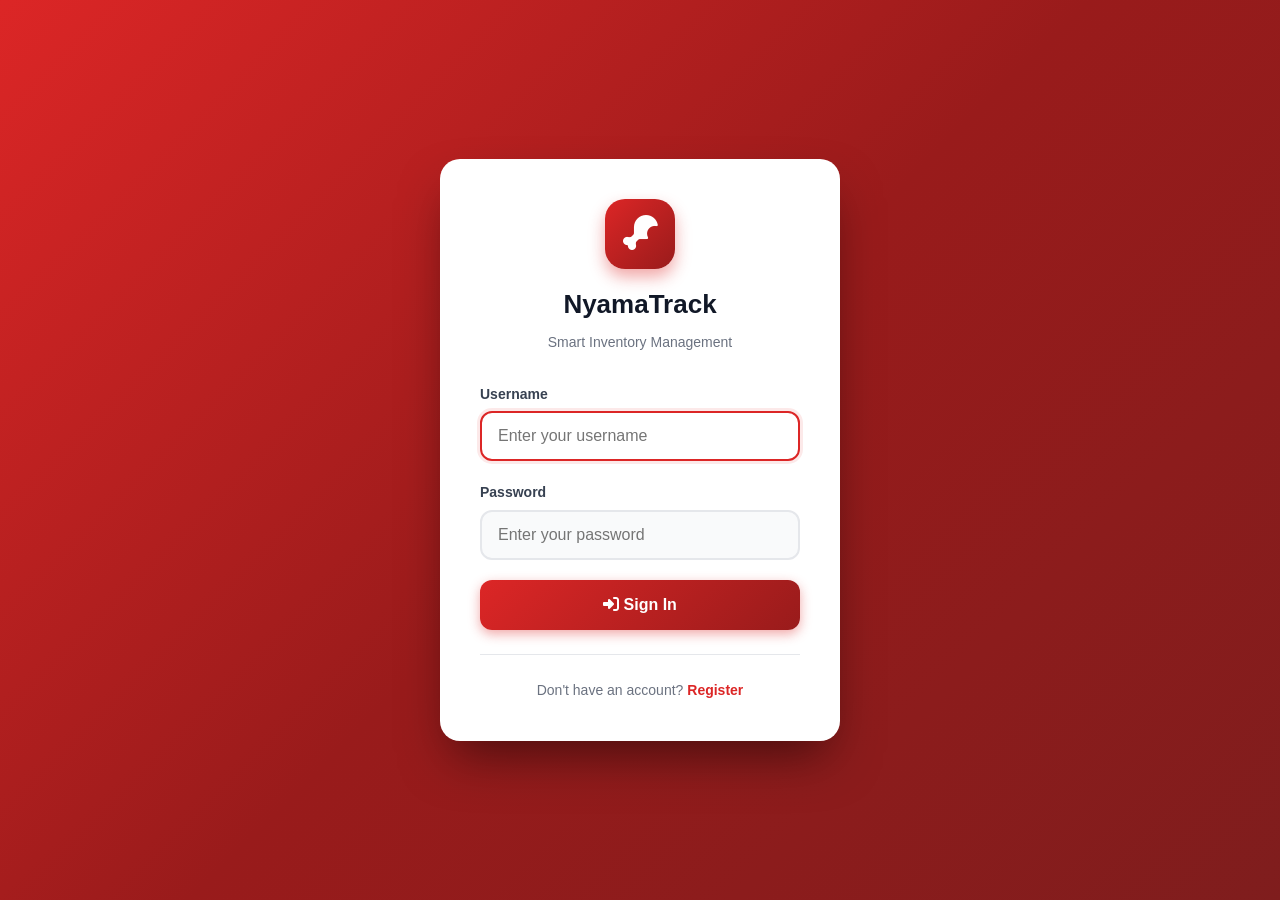
==== commit 453c4e4c: "Update frontend files" ====
--- a/frontend/login.html
+++ b/frontend/login.html
@@ -5,499 +5,511 @@
     <meta name="viewport" content="width=device-width, initial-scale=1.0, maximum-scale=1.0, user-scalable=no">
     <meta name="theme-color" content="#dc2626">
     <meta name="description" content="NyamaTrack - Smart Inventory Management for Butcher Shops">
-
+    
+    <!-- Preload critical resources -->
+    <link rel="preconnect" href="https://cdnjs.cloudflare.com">
+    <link rel="preload" href="css/styles.css" as="style">
+    <link rel="preload" href="js/config.js" as="script">
+    
     <title>NyamaTrack - Login</title>
-
-    <!--
-        PERFORMANCE STRATEGY
-        ─────────────────────
-        1. Font Awesome loads non-blocking (media trick) — icons appear ~200ms after paint
-        2. Background image uses a tiny inline base64 blur placeholder so the
-           page looks complete instantly, real photo fades in when loaded
-        3. No external CSS file dependency for this page — all styles inline,
-           zero render-blocking requests
-        4. Token checked synchronously before any render work begins
-        5. Fetch uses AbortController timeout to fail fast on slow networks
-        6. Role + user info cached to localStorage on login so every other page
-           can skip their own /users/ fetch on load
-    -->
-
-    <!-- Font Awesome — non-blocking, icons appear after first paint -->
-    <link rel="preconnect" href="https://cdnjs.cloudflare.com" crossorigin>
-    <link rel="stylesheet" href="https://cdnjs.cloudflare.com/ajax/libs/font-awesome/6.4.0/css/all.min.css"
-          media="print" onload="this.media='all'">
-    <noscript>
-        <link rel="stylesheet" href="https://cdnjs.cloudflare.com/ajax/libs/font-awesome/6.4.0/css/all.min.css">
-    </noscript>
-
+    <link rel="stylesheet" href="css/styles.css">
+    <link rel="stylesheet" href="https://cdnjs.cloudflare.com/ajax/libs/font-awesome/6.4.0/css/all.min.css" media="print" onload="this.media='all'">
+    
+    <!-- Critical CSS inline for fast first paint -->
     <style>
-        /* ─── Reset ─── */
-        *, *::before, *::after { margin: 0; padding: 0; box-sizing: border-box; }
-
-        /* ─── Body / background ─── */
+        /* Critical CSS - loads instantly */
+        * { margin: 0; padding: 0; box-sizing: border-box; }
+        
         body {
             font-family: -apple-system, BlinkMacSystemFont, 'Segoe UI', Roboto, sans-serif;
+            background: linear-gradient(135deg, #dc2626 0%, #991b1b 50%, #7f1d1d 100%);
             min-height: 100vh;
             display: flex;
             align-items: center;
             justify-content: center;
             padding: 20px;
-            /* Instant solid colour while photo loads */
-            background-color: #7f1d1d;
-            overflow-x: hidden;
-        }
-
-        /* Full-screen background photo — loads after paint */
-        .bg {
-            position: fixed;
-            inset: 0;
-            z-index: 0;
-            /* Low-quality inline placeholder: dark red blur, ~300 bytes */
-            background-color: #7f1d1d;
-            background-size: cover;
-            background-position: center;
-            /* Overlay */
-            filter: none;
-        }
-        .bg::after {
-            content: '';
-            position: absolute;
-            inset: 0;
-            background: linear-gradient(
-                135deg,
-                rgba(127,29,29,0.88) 0%,
-                rgba(153,27,27,0.82) 50%,
-                rgba(220,38,38,0.75) 100%
-            );
-        }
-        /* Fade in when the real image is ready */
-        .bg.loaded {
-            animation: bgFade 0.6s ease-out both;
-        }
-        @keyframes bgFade {
-            from { opacity: 0.6; }
-            to   { opacity: 1; }
-        }
-
-        /* ─── Login card ─── */
-        .card {
-            position: relative;
-            z-index: 1;
-            background: #fff;
+        }
+        
+        .login-card {
+            background: white;
             padding: 40px;
             border-radius: 20px;
             width: 100%;
             max-width: 400px;
-            box-shadow: 0 25px 50px -12px rgba(0,0,0,0.55);
-            animation: slideUp 0.4s cubic-bezier(.22,1,.36,1) both;
-        }
+            box-shadow: 0 25px 50px -12px rgba(0,0,0,0.5);
+            animation: slideUp 0.5s ease-out;
+        }
+        
         @keyframes slideUp {
-            from { opacity: 0; transform: translateY(24px); }
-            to   { opacity: 1; transform: translateY(0); }
-        }
-
-        /* ─── Brand ─── */
-        .brand { text-align: center; margin-bottom: 28px; }
+            from { opacity: 0; transform: translateY(30px); }
+            to { opacity: 1; transform: translateY(0); }
+        }
+        
+        .brand {
+            text-align: center;
+            margin-bottom: 30px;
+        }
+        
         .brand-icon {
-            width: 68px; height: 68px;
+            width: 70px;
+            height: 70px;
             background: linear-gradient(135deg, #dc2626 0%, #991b1b 100%);
-            border-radius: 18px;
-            display: flex; align-items: center; justify-content: center;
-            margin: 0 auto 14px;
-            font-size: 32px; color: #fff;
-            box-shadow: 0 8px 24px rgba(220,38,38,0.35);
-        }
-        .brand h1 { font-size: 26px; color: #111827; margin-bottom: 4px; font-weight: 800; }
-        .brand p  { color: #6b7280; font-size: 14px; }
-
-        /* ─── Form elements ─── */
-        .form-group  { margin-bottom: 18px; }
-        .form-label  { display: block; font-size: 14px; font-weight: 600; color: #374151; margin-bottom: 6px; }
-        .form-input  {
-            width: 100%; padding: 13px 16px;
-            border: 2px solid #e5e7eb; border-radius: 12px;
-            font-size: 16px; background: #f9fafb;
-            transition: border-color 0.15s, box-shadow 0.15s, background 0.15s;
-            /* Prevent iOS zoom on focus (font-size ≥ 16px already handles it) */
-        }
+            border-radius: 20px;
+            display: flex;
+            align-items: center;
+            justify-content: center;
+            margin: 0 auto 15px;
+            font-size: 35px;
+            color: white;
+        }
+        
+        .brand h1 {
+            font-size: 26px;
+            color: #111827;
+            margin-bottom: 5px;
+        }
+        
+        .brand p {
+            color: #6b7280;
+            font-size: 14px;
+        }
+        
+        .form-group {
+            margin-bottom: 20px;
+        }
+        
+        .form-label {
+            display: block;
+            font-size: 14px;
+            font-weight: 600;
+            color: #374151;
+            margin-bottom: 6px;
+        }
+        
+        .form-input {
+            width: 100%;
+            padding: 14px 16px;
+            border: 2px solid #e5e7eb;
+            border-radius: 12px;
+            font-size: 16px;
+            transition: all 0.2s;
+            background: #f9fafb;
+        }
+        
         .form-input:focus {
-            outline: none; border-color: #dc2626; background: #fff;
-            box-shadow: 0 0 0 3px rgba(220,38,38,0.1);
-        }
-
-        /* ─── Buttons ─── */
+            outline: none;
+            border-color: #dc2626;
+            background: white;
+            box-shadow: 0 0 0 3px rgba(220, 38, 38, 0.1);
+        }
+        
         .btn {
-            width: 100%; padding: 15px; border: none; border-radius: 12px;
-            font-size: 16px; font-weight: 700; cursor: pointer;
-            display: flex; align-items: center; justify-content: center; gap: 10px;
-            transition: transform 0.15s, box-shadow 0.15s, opacity 0.15s;
-        }
+            width: 100%;
+            padding: 16px;
+            border: none;
+            border-radius: 12px;
+            font-size: 16px;
+            font-weight: 700;
+            cursor: pointer;
+            transition: all 0.2s;
+            display: flex;
+            align-items: center;
+            justify-content: center;
+            gap: 10px;
+        }
+        
         .btn-primary {
             background: linear-gradient(135deg, #dc2626 0%, #991b1b 100%);
-            color: #fff;
-        }
-        .btn-primary:hover:not(:disabled) {
+            color: white;
+        }
+        
+        .btn-primary:hover {
             transform: translateY(-2px);
-            box-shadow: 0 10px 20px rgba(220,38,38,0.3);
-        }
-        .btn-primary:active:not(:disabled) { transform: translateY(0); }
-        .btn-primary:disabled { opacity: 0.65; cursor: not-allowed; }
-
-        /* Loading spinner inside button */
+            box-shadow: 0 10px 20px rgba(220, 38, 38, 0.3);
+        }
+        
+        .btn-primary:active {
+            transform: translateY(0);
+        }
+        
+        .btn-primary:disabled {
+            opacity: 0.7;
+            cursor: not-allowed;
+            transform: none;
+        }
+        
         .spinner {
-            display: none; width: 20px; height: 20px;
-            border: 3px solid rgba(255,255,255,0.35);
-            border-radius: 50%; border-top-color: #fff;
-            animation: spin 0.7s linear infinite;
-        }
-        .btn.loading .spinner  { display: inline-block; }
-        .btn.loading .btn-text { display: none; }
-        @keyframes spin { to { transform: rotate(360deg); } }
-
-        /* ─── Divider ─── */
-        .divider {
-            text-align: center; margin-top: 22px; padding-top: 22px;
-            border-top: 1px solid #e5e7eb;
-            color: #6b7280; font-size: 14px;
-        }
-        .divider a { color: #dc2626; text-decoration: none; font-weight: 600; }
-        .divider a:hover { text-decoration: underline; }
-
-        /* ─── Toast ─── */
-        #toastContainer { position: fixed; top: 16px; right: 16px; z-index: 9999; display: flex; flex-direction: column; gap: 8px; }
+            display: none;
+            width: 20px;
+            height: 20px;
+            border: 3px solid rgba(255,255,255,0.3);
+            border-radius: 50%;
+            border-top-color: white;
+            animation: spin 0.8s linear infinite;
+        }
+        
+        .btn-primary.loading .spinner {
+            display: inline-block;
+        }
+        
+        .btn-primary.loading .btn-text {
+            display: none;
+        }
+        
+        @keyframes spin {
+            to { transform: rotate(360deg); }
+        }
+        
         .toast {
-            padding: 14px 20px; background: #fff; border-radius: 12px;
-            box-shadow: 0 8px 32px rgba(0,0,0,0.18);
-            display: flex; align-items: center; gap: 10px;
-            font-size: 14px; font-weight: 500;
+            position: fixed;
+            top: 20px;
+            right: 20px;
+            padding: 16px 24px;
+            background: white;
+            border-radius: 12px;
+            box-shadow: 0 10px 40px rgba(0,0,0,0.2);
+            display: flex;
+            align-items: center;
+            gap: 12px;
+            font-weight: 500;
+            z-index: 10000;
+            animation: slideInRight 0.3s ease-out;
             border-left: 4px solid;
-            animation: toastIn 0.25s ease-out both;
-            max-width: 300px;
-        }
-        .toast.success { border-color: #10b981; }
-        .toast.error   { border-color: #ef4444; }
-        @keyframes toastIn {
-            from { opacity: 0; transform: translateX(16px); }
-            to   { opacity: 1; transform: translateX(0); }
-        }
-
-        /* ─── Register modal ─── */
-        .modal-backdrop {
-            display: none; position: fixed; inset: 0;
-            background: rgba(0,0,0,0.75); backdrop-filter: blur(4px);
-            z-index: 1000; align-items: flex-start; justify-content: center;
-            padding: 20px; overflow-y: auto;
-        }
-        .modal-backdrop.open { display: flex; }
-        .modal-card {
-            background: #fff; padding: 36px 32px; border-radius: 20px;
-            width: 100%; max-width: 440px; margin: auto;
-            box-shadow: 0 25px 50px -12px rgba(0,0,0,0.5);
-            animation: slideUp 0.3s cubic-bezier(.22,1,.36,1) both;
-            position: relative; z-index: 1;
-        }
-        .modal-card .brand h2 { font-size: 22px; color: #111827; font-weight: 800; }
-        .name-row { display: grid; grid-template-columns: 1fr 1fr; gap: 12px; }
-
-        /* ─── Mobile ─── */
+        }
+        
+        .toast.success { border-left-color: #10b981; }
+        .toast.error { border-left-color: #ef4444; }
+        
+        @keyframes slideInRight {
+            from { transform: translateX(100%); opacity: 0; }
+            to { transform: translateX(0); opacity: 1; }
+        }
+        
         @media (max-width: 480px) {
-            .card         { padding: 28px 18px; }
-            .modal-card   { padding: 28px 18px; }
-            .brand h1     { font-size: 22px; }
-            .name-row     { grid-template-columns: 1fr; }
+            .login-card {
+                padding: 30px 20px;
+            }
+            
+            .brand h1 {
+                font-size: 22px;
+            }
+        }
+        
+        /* Skeleton loading state */
+        .skeleton {
+            background: linear-gradient(90deg, #f0f0f0 25%, #e0e0e0 50%, #f0f0f0 75%);
+            background-size: 200% 100%;
+            animation: loading 1.5s infinite;
+        }
+        
+        @keyframes loading {
+            0% { background-position: 200% 0; }
+            100% { background-position: -200% 0; }
         }
     </style>
 </head>
 <body>
-
-    <!-- Background: solid colour shows instantly, photo fades in -->
-    <div class="bg" id="bgEl"></div>
-
-    <!-- Login card -->
-    <div class="card">
+    <div class="login-card">
         <div class="brand">
-            <div class="brand-icon"><i class="fas fa-drumstick-bite"></i></div>
+            <div class="brand-icon">
+                <i class="fas fa-drumstick-bite"></i>
+            </div>
             <h1>NyamaTrack</h1>
             <p>Smart Inventory Management</p>
         </div>
-
-        <form id="loginForm" novalidate>
+        
+        <form id="loginForm">
             <div class="form-group">
-                <label class="form-label" for="username">Username</label>
-                <input type="text" class="form-input" id="username"
-                       placeholder="Enter your username"
-                       required autocomplete="username"
-                       autocapitalize="none" spellcheck="false">
+                <label class="form-label">Username</label>
+                <input 
+                    type="text" 
+                    class="form-input" 
+                    id="username" 
+                    placeholder="Enter your username" 
+                    required
+                    autocomplete="username"
+                    autocapitalize="none"
+                    spellcheck="false"
+                >
             </div>
+            
             <div class="form-group">
-                <label class="form-label" for="password">Password</label>
-                <input type="password" class="form-input" id="password"
-                       placeholder="Enter your password"
-                       required autocomplete="current-password">
+                <label class="form-label">Password</label>
+                <input 
+                    type="password" 
+                    class="form-input" 
+                    id="password" 
+                    placeholder="Enter your password" 
+                    required
+                    autocomplete="current-password"
+                >
             </div>
+            
             <button type="submit" class="btn btn-primary" id="loginBtn">
                 <span class="spinner"></span>
-                <span class="btn-text"><i class="fas fa-sign-in-alt"></i> Sign In</span>
+                <span class="btn-text">
+                    <i class="fas fa-sign-in-alt"></i>
+                    Sign In
+                </span>
             </button>
         </form>
-
-        <div class="divider">
-            Don't have an account?
-            <a href="#" id="registerLink">Register</a>
+        
+        <div style="text-align: center; margin-top: 24px; padding-top: 24px; border-top: 1px solid #e5e7eb;">
+            <p style="color: #6b7280; font-size: 14px;">
+                Don't have an account? 
+                <a href="#" onclick="showRegister()" style="color: #dc2626; text-decoration: none; font-weight: 600;">Register</a>
+            </p>
         </div>
     </div>
 
-    <!-- Register modal -->
-    <div class="modal-backdrop" id="registerModal" role="dialog" aria-modal="true" aria-label="Create account">
-        <div class="modal-card">
-            <div class="brand" style="margin-bottom:22px;">
+    <!-- Register Modal -->
+    <div id="registerModal" style="display: none; position: fixed; top: 0; left: 0; width: 100%; height: 100%; background: rgba(0,0,0,0.8); backdrop-filter: blur(4px); z-index: 1000; align-items: center; justify-content: center; padding: 20px; overflow-y: auto;">
+        <div class="login-card" style="max-width: 450px; margin: 20px auto; animation: slideUp 0.3s ease-out;">
+            <div class="brand">
                 <h2>Create Account</h2>
                 <p>Join NyamaTrack today</p>
             </div>
-            <form id="registerForm" novalidate>
-                <div class="name-row">
+            
+            <form id="registerForm">
+                <div style="display: grid; grid-template-columns: 1fr 1fr; gap: 12px;">
                     <div class="form-group">
                         <label class="form-label">First Name *</label>
-                        <input type="text" class="form-input" id="regFirstName" required autocomplete="given-name">
+                        <input type="text" class="form-input" id="regFirstName" required>
                     </div>
                     <div class="form-group">
                         <label class="form-label">Last Name *</label>
-                        <input type="text" class="form-input" id="regLastName" required autocomplete="family-name">
+                        <input type="text" class="form-input" id="regLastName" required>
                     </div>
                 </div>
+                
                 <div class="form-group">
                     <label class="form-label">Username *</label>
                     <input type="text" class="form-input" id="regUsername" required autocapitalize="none" spellcheck="false">
                 </div>
+                
                 <div class="form-group">
                     <label class="form-label">Email *</label>
-                    <input type="email" class="form-input" id="regEmail" required autocomplete="email">
+                    <input type="email" class="form-input" id="regEmail" required>
                 </div>
+                
                 <div class="form-group">
                     <label class="form-label">Shop Name</label>
                     <input type="text" class="form-input" id="regShopName" placeholder="Your butcher shop name">
                 </div>
+                
                 <div class="form-group">
                     <label class="form-label">Role *</label>
-                    <select class="form-input" id="regRole">
+                    <select class="form-input" id="regRole" style="cursor: pointer;">
                         <option value="owner">Shop Owner</option>
                         <option value="keeper">Stock Keeper</option>
                         <option value="butcher">Butcher</option>
                     </select>
                 </div>
+                
                 <div class="form-group">
                     <label class="form-label">Password *</label>
-                    <input type="password" class="form-input" id="regPassword" required minlength="6" autocomplete="new-password">
+                    <input type="password" class="form-input" id="regPassword" required minlength="6">
                 </div>
+                
                 <button type="submit" class="btn btn-primary" id="registerBtn">
                     <span class="spinner"></span>
-                    <span class="btn-text"><i class="fas fa-user-plus"></i> Create Account</span>
+                    <span class="btn-text">
+                        <i class="fas fa-user-plus"></i>
+                        Create Account
+                    </span>
                 </button>
-                <button type="button" class="btn" id="cancelBtn"
-                        style="margin-top:10px; background:#f3f4f6; color:#374151;">
+                
+                <button type="button" class="btn btn-secondary" onclick="hideRegister()" style="margin-top: 12px; background: #f3f4f6; color: #374151;">
                     Cancel
                 </button>
             </form>
         </div>
     </div>
 
+    <!-- Toast Container -->
     <div id="toastContainer"></div>
 
     <script src="js/config.js"></script>
     <script>
-    (() => {
-        'use strict';
-
-        // ── 1. Instant token check — redirect before any render work ──
+        // Fast API URL resolution
+        const API_URL = window.CONFIG?.API_URL || 'http://localhost:8000/api';
+        
+        // Check if already logged in (fast check)
         if (localStorage.getItem('access_token')) {
             window.location.replace('dashboard.html');
-            // Stop execution — browser will navigate away
-        }
-
-        const API_URL = window.CONFIG?.API_URL || 'http://localhost:8000/api';
-
-        // ── 2. Load background photo after first paint ──
-        // The solid colour is already showing; we lazy-load the real photo
-        const IMG_URL = 'https://images.unsplash.com/photo-1607623814075-e51df1bdc82f?w=1400&q=75&auto=format&fit=crop';
-        const bgEl = document.getElementById('bgEl');
-        const img  = new Image();
-        img.onload = () => {
-            bgEl.style.backgroundImage = `url('${IMG_URL}')`;
-            bgEl.classList.add('loaded');
-        };
-        img.src = IMG_URL;
-
-        // ── 3. Focus username immediately ──
+        }
+        
+        // Optimized form handling
+        const loginForm = document.getElementById('loginForm');
+        const loginBtn = document.getElementById('loginBtn');
         const usernameInput = document.getElementById('username');
         const passwordInput = document.getElementById('password');
-        usernameInput.focus();
-
-        // ── 4. Shared fetch helper with timeout ──
-        async function apiFetch(url, options = {}, timeoutMs = 10000) {
-            const ctrl = new AbortController();
-            const tid  = setTimeout(() => ctrl.abort(), timeoutMs);
-            try {
-                const res = await fetch(url, { ...options, signal: ctrl.signal });
-                clearTimeout(tid);
-                return res;
-            } catch (err) {
-                clearTimeout(tid);
-                throw err;
-            }
-        }
-
-        // ── 5. Toast ──
-        function toast(msg, type = 'success') {
-            const el = document.createElement('div');
-            el.className = `toast ${type}`;
-            el.innerHTML = `<i class="fas fa-${type === 'success' ? 'check-circle' : 'exclamation-circle'}"
-                               style="color:${type === 'success' ? '#10b981' : '#ef4444'};font-size:16px;"></i>
-                            <span>${msg}</span>`;
-            document.getElementById('toastContainer').appendChild(el);
-            setTimeout(() => {
-                el.style.opacity = '0';
-                el.style.transform = 'translateX(16px)';
-                el.style.transition = 'all 0.25s';
-                setTimeout(() => el.remove(), 260);
-            }, 3000);
-        }
-
-        // ── 6. Login ──
-        const loginBtn = document.getElementById('loginBtn');
-
-        document.getElementById('loginForm').addEventListener('submit', async (e) => {
+        
+        // Focus username on load
+        window.addEventListener('DOMContentLoaded', () => {
+            usernameInput.focus();
+        });
+        
+        // Handle Enter key
+        passwordInput.addEventListener('keypress', (e) => {
+            if (e.key === 'Enter') loginForm.dispatchEvent(new Event('submit'));
+        });
+        
+        loginForm.addEventListener('submit', async (e) => {
             e.preventDefault();
+            
             const username = usernameInput.value.trim();
             const password = passwordInput.value;
-            if (!username || !password) { toast('Please enter username and password', 'error'); return; }
-
+            
+            if (!username || !password) {
+                showToast('Please enter username and password', 'error');
+                return;
+            }
+            
+            // Show loading state
             loginBtn.classList.add('loading');
             loginBtn.disabled = true;
-
+            
             try {
-                const res = await apiFetch(`${API_URL}/token/`, {
+                // Use AbortController for timeout
+                const controller = new AbortController();
+                const timeoutId = setTimeout(() => controller.abort(), 10000); // 10 second timeout
+                
+                const response = await fetch(`${API_URL}/token/`, {
                     method: 'POST',
-                    headers: { 'Content-Type': 'application/json' },
-                    body: JSON.stringify({ username, password })
+                    headers: { 
+                        'Content-Type': 'application/json',
+                        'Accept': 'application/json'
+                    },
+                    body: JSON.stringify({ username, password }),
+                    signal: controller.signal
                 });
-
-                if (res.ok) {
-                    const data = await res.json();
-
-                    // Cache tokens + username
-                    localStorage.setItem('access_token',  data.access);
+                
+                clearTimeout(timeoutId);
+                
+                if (response.ok) {
+                    const data = await response.json();
+                    
+                    // Store tokens
+                    localStorage.setItem('access_token', data.access);
                     localStorage.setItem('refresh_token', data.refresh);
                     localStorage.setItem('username', username);
-
-                    // Fetch & cache role NOW so every other page skips its own /users/ call
-                    // Fire-and-forget — don't block the redirect
-                    fetchAndCacheRole(data.access, username).finally(() => {
+                    
+                    showToast('Login successful!', 'success');
+                    
+                    // Fast redirect
+                    setTimeout(() => {
                         window.location.replace('dashboard.html');
-                    });
-
-                    toast('Login successful!', 'success');
+                    }, 300);
+                    
                 } else {
-                    const err = await res.json().catch(() => ({}));
-                    toast(err.detail || 'Invalid credentials', 'error');
-                    loginBtn.classList.remove('loading');
-                    loginBtn.disabled = false;
+                    const error = await response.json().catch(() => ({}));
+                    showToast(error.detail || 'Invalid credentials', 'error');
                 }
-            } catch (err) {
-                toast(err.name === 'AbortError' ? 'Request timed out — try again' : 'Connection error. Is the server running?', 'error');
+            } catch (error) {
+                if (error.name === 'AbortError') {
+                    showToast('Request timed out. Please try again.', 'error');
+                } else {
+                    showToast('Connection error. Is the server running?', 'error');
+                }
+            } finally {
                 loginBtn.classList.remove('loading');
                 loginBtn.disabled = false;
             }
         });
-
-        // Fetch profile once at login and store role to localStorage
-        // This means sales.html, stock-entry.html etc. can read role instantly
-        async function fetchAndCacheRole(accessToken, username) {
-            try {
-                const res = await apiFetch(`${API_URL}/users/`, {
-                    headers: { 'Authorization': `Bearer ${accessToken}` }
-                }, 6000);
-                if (!res.ok) return;
-                const raw   = await res.json();
-                const users = Array.isArray(raw) ? raw : (raw.results ?? []);
-                const me    = users.find(u => u.username === username);
-                if (me) {
-                    const profile = me.profile || me.user_profile || {};
-                    const role    = (profile.role || me.role || '').toLowerCase();
-                    if (role) localStorage.setItem('role', role);
-                }
-            } catch { /* non-critical — pages will fall back to their own fetch */ }
-        }
-
-        // ── 7. Register modal ──
-        const modal      = document.getElementById('registerModal');
+        
+        // Registration
+        const registerForm = document.getElementById('registerForm');
         const registerBtn = document.getElementById('registerBtn');
-
-        document.getElementById('registerLink').addEventListener('click', (e) => {
-            e.preventDefault(); openModal();
-        });
-        document.getElementById('cancelBtn').addEventListener('click', closeModal);
-
-        function openModal() {
-            modal.classList.add('open');
-            document.body.style.overflow = 'hidden';
-            document.getElementById('regFirstName').focus();
-        }
-        function closeModal() {
-            modal.classList.remove('open');
-            document.body.style.overflow = '';
-        }
-
-        // Close on backdrop click
-        modal.addEventListener('click', (e) => { if (e.target === modal) closeModal(); });
-        document.addEventListener('keydown', (e) => { if (e.key === 'Escape') closeModal(); });
-
-        document.getElementById('registerForm').addEventListener('submit', async (e) => {
+        
+        registerForm.addEventListener('submit', async (e) => {
             e.preventDefault();
-
+            
             const userData = {
-                username:   document.getElementById('regUsername').value.trim(),
-                email:      document.getElementById('regEmail').value.trim(),
+                username: document.getElementById('regUsername').value.trim(),
+                email: document.getElementById('regEmail').value.trim(),
                 first_name: document.getElementById('regFirstName').value.trim(),
-                last_name:  document.getElementById('regLastName').value.trim(),
-                password:   document.getElementById('regPassword').value,
+                last_name: document.getElementById('regLastName').value.trim(),
+                password: document.getElementById('regPassword').value,
                 profile: {
-                    role:      document.getElementById('regRole').value,
+                    role: document.getElementById('regRole').value,
                     shop_name: document.getElementById('regShopName').value.trim()
                 }
             };
-
+            
             registerBtn.classList.add('loading');
             registerBtn.disabled = true;
-
+            
             try {
-                const res = await apiFetch(`${API_URL}/users/`, {
+                const controller = new AbortController();
+                const timeoutId = setTimeout(() => controller.abort(), 10000);
+                
+                const response = await fetch(`${API_URL}/users/`, {
                     method: 'POST',
-                    headers: { 'Content-Type': 'application/json' },
-                    body: JSON.stringify(userData)
+                    headers: { 
+                        'Content-Type': 'application/json',
+                        'Accept': 'application/json'
+                    },
+                    body: JSON.stringify(userData),
+                    signal: controller.signal
                 });
-
-                if (res.ok) {
-                    toast('Account created! Please login.', 'success');
-                    closeModal();
+                
+                clearTimeout(timeoutId);
+                
+                if (response.ok) {
+                    showToast('Account created! Please login.', 'success');
+                    hideRegister();
                     usernameInput.value = userData.username;
                     passwordInput.focus();
                 } else {
-                    const err = await res.json().catch(() => ({}));
-                    let msg = 'Registration failed';
-                    if (err.username)      msg = 'Username already exists';
-                    else if (err.email)    msg = 'Email already registered';
-                    else if (err.password) msg = 'Password too weak (min 6 chars)';
-                    toast(msg, 'error');
+                    const error = await response.json().catch(() => ({}));
+                    let message = 'Registration failed';
+                    if (error.username) message = 'Username already exists';
+                    else if (error.email) message = 'Email already registered';
+                    else if (error.password) message = 'Password too weak (min 6 chars)';
+                    showToast(message, 'error');
                 }
-            } catch {
-                toast('Connection error', 'error');
+            } catch (error) {
+                showToast('Connection error', 'error');
             } finally {
                 registerBtn.classList.remove('loading');
                 registerBtn.disabled = false;
             }
         });
-
-    })();
+        
+        // Modal functions
+        function showRegister() {
+            document.getElementById('registerModal').style.display = 'flex';
+            document.body.style.overflow = 'hidden';
+        }
+        
+        function hideRegister() {
+            document.getElementById('registerModal').style.display = 'none';
+            document.body.style.overflow = '';
+        }
+        
+        // Toast notification
+        function showToast(message, type = 'success') {
+            const container = document.getElementById('toastContainer');
+            const toast = document.createElement('div');
+            toast.className = `toast ${type}`;
+            toast.innerHTML = `
+                <i class="fas fa-${type === 'success' ? 'check-circle' : 'exclamation-circle'}" style="color: ${type === 'success' ? '#10b981' : '#ef4444'};"></i>
+                <span>${message}</span>
+            `;
+            container.appendChild(toast);
+            
+            // Remove after 3 seconds
+            setTimeout(() => {
+                toast.style.animation = 'slideInRight 0.3s ease-out reverse';
+                setTimeout(() => toast.remove(), 300);
+            }, 3000);
+        }
+        
+        // Close modal on escape key
+        document.addEventListener('keydown', (e) => {
+            if (e.key === 'Escape') hideRegister();
+        });
     </script>
 </body>
 </html>
--- a/frontend/css/styles.css
+++ b/frontend/css/styles.css
@@ -0,0 +1,1652 @@
+/* NyamaTrack Modern Design System - RED THEME */
+:root {
+    --primary: #dc2626;
+    --primary-dark: #991b1b;
+    --primary-light: #fecaca;
+    --secondary: #1f2937;
+    --accent: #f59e0b;
+    --success: #10b981;
+    --warning: #f59e0b;
+    --danger: #ef4444;
+    --background: #fef2f2;
+    --surface: #ffffff;
+    --text-primary: #111827;
+    --text-secondary: #6b7280;
+    --border: #fee2e2;
+    --shadow-sm: 0 1px 2px 0 rgb(220 38 38 / 0.05);
+    --shadow: 0 4px 6px -1px rgb(220 38 38 / 0.1);
+    --shadow-lg: 0 10px 15px -3px rgb(220 38 38 / 0.15);
+    --radius: 12px;
+    --radius-lg: 16px;
+}
+
+* {
+    margin: 0;
+    padding: 0;
+    box-sizing: border-box;
+}
+
+body {
+    font-family: 'Segoe UI', system-ui, -apple-system, sans-serif;
+    background: var(--background);
+    color: var(--text-primary);
+    line-height: 1.6;
+    min-height: 100vh;
+    -webkit-tap-highlight-color: transparent;
+}
+
+/* ==================== MOBILE FIRST NAVIGATION ==================== */
+
+/* ==================== MODERN MOBILE HEADER ==================== */
+
+.mobile-header {
+    display: none;
+    position: fixed;
+    top: 0;
+    left: 0;
+    right: 0;
+    height: 70px;
+    background: linear-gradient(135deg, var(--primary) 0%, var(--primary-dark) 100%);
+    z-index: 1000;
+    align-items: center;
+    justify-content: space-between;
+    padding: 0 20px;
+    box-shadow: 0 4px 20px rgba(220, 38, 38, 0.3);
+    backdrop-filter: blur(10px);
+    -webkit-backdrop-filter: blur(10px);
+}
+
+.mobile-logo {
+    display: flex;
+    align-items: center;
+    gap: 12px;
+    color: white;
+    font-size: 22px;
+    font-weight: 800;
+    text-decoration: none;
+}
+
+.mobile-logo-icon {
+    width: 42px;
+    height: 42px;
+    background: rgba(255,255,255,0.15);
+    border-radius: 12px;
+    display: flex;
+    align-items: center;
+    justify-content: center;
+    font-size: 22px;
+    backdrop-filter: blur(10px);
+    border: 1px solid rgba(255,255,255,0.1);
+}
+
+/* Modern Hamburger Menu Button */
+.hamburger-btn {
+    width: 50px;
+    height: 50px;
+    background: rgba(255,255,255,0.1);
+    border: none;
+    border-radius: 14px;
+    cursor: pointer;
+    display: flex;
+    flex-direction: column;
+    align-items: center;
+    justify-content: center;
+    gap: 6px;
+    position: relative;
+    transition: all 0.3s ease;
+    backdrop-filter: blur(10px);
+    border: 1px solid rgba(255,255,255,0.1);
+}
+
+.hamburger-btn:hover {
+    background: rgba(255,255,255,0.2);
+}
+
+.hamburger-btn:active {
+    transform: scale(0.95);
+}
+
+.hamburger-line {
+    width: 24px;
+    height: 2.5px;
+    background: white;
+    border-radius: 2px;
+    transition: all 0.3s cubic-bezier(0.4, 0, 0.2, 1);
+    transform-origin: center;
+}
+
+.hamburger-btn.active .hamburger-line:nth-child(1) {
+    transform: translateY(8.5px) rotate(45deg);
+}
+
+.hamburger-btn.active .hamburger-line:nth-child(2) {
+    opacity: 0;
+    transform: scaleX(0);
+}
+
+.hamburger-btn.active .hamburger-line:nth-child(3) {
+    transform: translateY(-8.5px) rotate(-45deg);
+}
+
+/* Sidebar Overlay */
+.sidebar-overlay {
+    display: none;
+    position: fixed;
+    top: 0;
+    left: 0;
+    right: 0;
+    bottom: 0;
+    background: rgba(0,0,0,0.6);
+    backdrop-filter: blur(4px);
+    -webkit-backdrop-filter: blur(4px);
+    z-index: 999;
+    opacity: 0;
+    transition: opacity 0.3s ease;
+}
+
+.sidebar-overlay.show {
+    display: block;
+    opacity: 1;
+}
+
+/* ==================== MODERN BOTTOM NAVIGATION ==================== */
+
+.mobile-nav {
+    display: none;
+    position: fixed;
+    bottom: 0;
+    left: 0;
+    right: 0;
+    height: 80px;
+    background: rgba(255, 255, 255, 0.95);
+    backdrop-filter: blur(20px);
+    -webkit-backdrop-filter: blur(20px);
+    border-top: 1px solid rgba(220, 38, 38, 0.1);
+    z-index: 1000;
+    justify-content: space-around;
+    align-items: center;
+    padding: 0 8px 10px 8px;
+    box-shadow: 0 -4px 30px rgba(0,0,0,0.1);
+}
+
+.mobile-nav-item {
+    display: flex;
+    flex-direction: column;
+    align-items: center;
+    justify-content: center;
+    gap: 6px;
+    padding: 10px 16px;
+    color: #9ca3af;
+    text-decoration: none;
+    font-size: 11px;
+    font-weight: 600;
+    border-radius: 16px;
+    transition: all 0.3s cubic-bezier(0.4, 0, 0.2, 1);
+    position: relative;
+    min-width: 64px;
+}
+
+.mobile-nav-item::before {
+    content: '';
+    position: absolute;
+    top: 0;
+    left: 50%;
+    transform: translateX(-50%) scale(0);
+    width: 40px;
+    height: 40px;
+    background: var(--primary-light);
+    border-radius: 50%;
+    transition: all 0.3s cubic-bezier(0.4, 0, 0.2, 1);
+    z-index: -1;
+}
+
+.mobile-nav-item i {
+    font-size: 24px;
+    transition: all 0.3s ease;
+    z-index: 1;
+}
+
+.mobile-nav-item span {
+    z-index: 1;
+    transition: all 0.3s ease;
+}
+
+.mobile-nav-item.active {
+    color: var(--primary);
+    transform: translateY(-4px);
+}
+
+.mobile-nav-item.active::before {
+    transform: translateX(-50%) scale(1);
+}
+
+.mobile-nav-item.active i {
+    transform: scale(1.1);
+}
+
+.mobile-nav-item:active {
+    transform: scale(0.95);
+}
+
+/* Add indicator dot for active item */
+.mobile-nav-item.active::after {
+    content: '';
+    position: absolute;
+    bottom: -2px;
+    width: 4px;
+    height: 4px;
+    background: var(--primary);
+    border-radius: 50%;
+}
+
+/* Safe area for iPhone X+ */
+@supports (padding-bottom: env(safe-area-inset-bottom)) {
+    .mobile-nav {
+        padding-bottom: calc(10px + env(safe-area-inset-bottom));
+        height: calc(80px + env(safe-area-inset-bottom));
+    }
+}
+
+/* ==================== MOBILE RESPONSIVE ==================== */
+
+@media (max-width: 1024px) {
+    .mobile-header {
+        display: flex;
+    }
+    
+    .mobile-nav {
+        display: flex;
+    }
+    
+    .sidebar {
+        transform: translateX(-100%);
+        width: 300px;
+        top: 0;
+        height: 100vh;
+        z-index: 1001;
+        background: white;
+        box-shadow: 10px 0 40px rgba(0,0,0,0.2);
+    }
+    
+    .sidebar.open {
+        transform: translateX(0);
+    }
+    
+    .main-content {
+        margin-left: 0;
+        padding-top: 90px;
+        padding-bottom: 100px;
+    }
+    
+    .stats-grid {
+        grid-template-columns: repeat(2, 1fr);
+        gap: 12px;
+    }
+    
+    .stat-card {
+        padding: 16px;
+    }
+    
+    .stat-value {
+        font-size: 24px;
+    }
+    
+    .stat-icon {
+        width: 44px;
+        height: 44px;
+        font-size: 20px;
+    }
+    
+    .quick-actions {
+        grid-template-columns: repeat(2, 1fr);
+        gap: 12px;
+    }
+    
+    .quick-action-btn {
+        padding: 20px 16px;
+    }
+    
+    .form-grid {
+        grid-template-columns: 1fr;
+    }
+    
+    .page-header h1 {
+        font-size: 24px;
+    }
+    
+    .page-header {
+        margin-bottom: 20px;
+    }
+}
+
+@media (max-width: 480px) {
+    .mobile-header {
+        height: 65px;
+        padding: 0 16px;
+    }
+    
+    .mobile-logo {
+        font-size: 18px;
+    }
+    
+    .mobile-logo-icon {
+        width: 38px;
+        height: 38px;
+        font-size: 18px;
+    }
+    
+    .hamburger-btn {
+        width: 44px;
+        height: 44px;
+    }
+    
+    .hamburger-line {
+        width: 20px;
+        height: 2px;
+    }
+    
+    .stats-grid {
+        grid-template-columns: 1fr;
+    }
+    
+    .quick-actions {
+        grid-template-columns: 1fr;
+    }
+    
+    .mobile-nav-item {
+        min-width: 56px;
+        padding: 8px 12px;
+    }
+    
+    .mobile-nav-item span {
+        font-size: 10px;
+    }
+    
+    .mobile-nav-item i {
+        font-size: 22px;
+    }
+    
+    .main-content {
+        padding: 80px 16px 90px 16px;
+    }
+    
+    .card-header, .card-body {
+        padding: 16px;
+    }
+    
+    .action-btn {
+        padding: 12px 16px;
+        font-size: 14px;
+    }
+}
+
+/* Sidebar (Desktop) */
+.sidebar {
+    width: 280px;
+    background: var(--surface);
+    border-right: 2px solid var(--border);
+    display: flex;
+    flex-direction: column;
+    position: fixed;
+    height: 100vh;
+    z-index: 100;
+    transition: transform 0.3s ease;
+}
+
+.sidebar-header {
+    padding: 24px;
+    border-bottom: 2px solid var(--border);
+    background: linear-gradient(135deg, var(--primary) 0%, var(--primary-dark) 100%);
+}
+
+.sidebar-brand {
+    display: flex;
+    align-items: center;
+    gap: 12px;
+    font-size: 22px;
+    font-weight: 800;
+    color: white;
+}
+
+.sidebar-brand-icon {
+    width: 44px;
+    height: 44px;
+    background: rgba(255,255,255,0.2);
+    border-radius: 12px;
+    display: flex;
+    align-items: center;
+    justify-content: center;
+    color: white;
+    font-size: 24px;
+}
+
+.nav-menu {
+    flex: 1;
+    padding: 16px 12px;
+    overflow-y: auto;
+}
+
+.nav-item {
+    display: flex;
+    align-items: center;
+    gap: 12px;
+    padding: 14px 16px;
+    border-radius: 10px;
+    color: var(--text-secondary);
+    text-decoration: none;
+    font-weight: 500;
+    margin-bottom: 4px;
+    transition: all 0.3s ease;
+    cursor: pointer;
+}
+
+.nav-item:hover, .nav-item.active {
+    background: var(--primary-light);
+    color: var(--primary);
+    font-weight: 600;
+}
+
+.nav-item i {
+    font-size: 20px;
+    width: 24px;
+    text-align: center;
+}
+
+.sidebar-footer {
+    padding: 16px;
+    border-top: 2px solid var(--border);
+    background: var(--background);
+}
+
+.user-info {
+    display: flex;
+    align-items: center;
+    gap: 12px;
+    padding: 12px;
+    background: var(--surface);
+    border-radius: 10px;
+    border: 1px solid var(--border);
+}
+
+.user-avatar {
+    width: 40px;
+    height: 40px;
+    background: linear-gradient(135deg, var(--primary) 0%, var(--primary-dark) 100%);
+    border-radius: 50%;
+    display: flex;
+    align-items: center;
+    justify-content: center;
+    color: white;
+    font-weight: 600;
+    font-size: 16px;
+}
+
+.user-details h4 {
+    font-size: 14px;
+    font-weight: 600;
+    color: var(--text-primary);
+}
+
+.user-details p {
+    font-size: 12px;
+    color: var(--text-secondary);
+}
+
+/* Main Content */
+.main-content {
+    flex: 1;
+    margin-left: 280px;
+    padding: 32px;
+    background: var(--background);
+    min-height: 100vh;
+    padding-bottom: 100px; /* Space for mobile nav */
+}
+
+.page-header {
+    margin-bottom: 32px;
+}
+
+.page-header h1 {
+    font-size: 32px;
+    font-weight: 800;
+    color: var(--text-primary);
+    margin-bottom: 8px;
+}
+
+.page-header p {
+    color: var(--text-secondary);
+    font-size: 16px;
+}
+
+/* ==================== MOBILE RESPONSIVE ==================== */
+
+@media (max-width: 1024px) {
+    .mobile-header {
+        display: flex;
+    }
+    
+    .mobile-nav {
+        display: flex;
+    }
+    
+    .sidebar {
+        transform: translateX(-100%);
+        width: 280px;
+        top: 0;
+        height: 100vh;
+        z-index: 1001;
+    }
+    
+    .sidebar.open {
+        transform: translateX(0);
+    }
+    
+    .sidebar-overlay {
+        display: none;
+        position: fixed;
+        top: 0;
+        left: 0;
+        right: 0;
+        bottom: 0;
+        background: rgba(0,0,0,0.5);
+        z-index: 1000;
+    }
+    
+    .sidebar-overlay.show {
+        display: block;
+    }
+    
+    .main-content {
+        margin-left: 0;
+        padding-top: 80px; /* Space for mobile header */
+        padding-bottom: 90px; /* Space for mobile nav */
+    }
+    
+    .stats-grid {
+        grid-template-columns: repeat(2, 1fr);
+        gap: 12px;
+    }
+    
+    .stat-card {
+        padding: 16px;
+    }
+    
+    .stat-value {
+        font-size: 24px;
+    }
+    
+    .stat-icon {
+        width: 40px;
+        height: 40px;
+        font-size: 20px;
+    }
+    
+    .quick-actions {
+        grid-template-columns: repeat(2, 1fr);
+    }
+    
+    .form-grid {
+        grid-template-columns: 1fr;
+    }
+    
+    .page-header h1 {
+        font-size: 24px;
+    }
+}
+
+@media (max-width: 480px) {
+    .stats-grid {
+        grid-template-columns: 1fr;
+    }
+    
+    .quick-actions {
+        grid-template-columns: 1fr;
+    }
+    
+    .mobile-nav-item span {
+        font-size: 10px;
+    }
+    
+    .mobile-nav-item {
+        min-width: 50px;
+        padding: 6px 8px;
+    }
+}
+
+/* ==================== LOGIN PAGE - RED BACKGROUND ==================== */
+
+.login-container {
+    min-height: 100vh;
+    display: flex;
+    align-items: center;
+    justify-content: center;
+    background: linear-gradient(135deg, #dc2626 0%, #991b1b 50%, #7f1d1d 100%);
+    padding: 20px;
+}
+/* ==================== SPOILED STOCK STYLES ==================== */
+
+/* Stock categorization sections */
+.stock-category {
+    margin-bottom: 32px;
+}
+
+.stock-category-header {
+    display: flex;
+    align-items: center;
+    justify-content: space-between;
+    margin-bottom: 16px;
+    padding-bottom: 12px;
+    border-bottom: 2px solid var(--border);
+}
+
+.stock-category-title {
+    font-size: 18px;
+    font-weight: 700;
+    display: flex;
+    align-items: center;
+    gap: 10px;
+}
+
+.stock-category-title.unspoiled {
+    color: var(--success);
+}
+
+.stock-category-title.spoiled {
+    color: var(--danger);
+}
+
+.stock-category-count {
+    background: var(--background);
+    padding: 4px 12px;
+    border-radius: 20px;
+    font-size: 13px;
+    font-weight: 600;
+    color: var(--text-secondary);
+}
+
+/* Stock items grid */
+.stock-items-grid {
+    display: grid;
+    grid-template-columns: repeat(auto-fill, minmax(280px, 1fr));
+    gap: 16px;
+}
+
+.stock-item-card {
+    background: var(--surface);
+    border: 2px solid var(--border);
+    border-radius: var(--radius);
+    padding: 16px;
+    transition: all 0.3s ease;
+    position: relative;
+}
+
+.stock-item-card:hover {
+    transform: translateY(-2px);
+    box-shadow: var(--shadow);
+}
+
+.stock-item-card.spoiled {
+    border-color: var(--danger);
+    background: #fef2f2;
+}
+
+.stock-item-card.warning {
+    border-color: var(--warning);
+    background: #fffbeb;
+}
+
+.stock-item-card.good {
+    border-left: 4px solid var(--success);
+}
+
+.stock-item-card.spoiled {
+    border-left: 4px solid var(--danger);
+}
+
+.stock-item-header {
+    display: flex;
+    justify-content: space-between;
+    align-items: flex-start;
+    margin-bottom: 12px;
+}
+
+.stock-item-title {
+    font-weight: 700;
+    color: var(--text-primary);
+    font-size: 15px;
+}
+
+.stock-item-weight {
+    font-size: 20px;
+    font-weight: 800;
+    color: var(--primary);
+}
+
+.stock-item-meta {
+    display: flex;
+    flex-direction: column;
+    gap: 6px;
+    font-size: 13px;
+    color: var(--text-secondary);
+}
+
+.stock-item-meta span {
+    display: flex;
+    align-items: center;
+    gap: 6px;
+}
+
+/* Remove spoiled button */
+.remove-spoiled-btn {
+    background: var(--danger);
+    color: white;
+    border: none;
+    padding: 8px 16px;
+    border-radius: 8px;
+    font-size: 13px;
+    font-weight: 600;
+    cursor: pointer;
+    display: inline-flex;
+    align-items: center;
+    gap: 6px;
+    transition: all 0.3s ease;
+    margin-top: 12px;
+    width: 100%;
+    justify-content: center;
+}
+
+.remove-spoiled-btn:hover {
+    background: #dc2626;
+    transform: translateY(-1px);
+    box-shadow: 0 4px 12px rgba(239, 68, 68, 0.3);
+}
+
+.remove-spoiled-btn:active {
+    transform: translateY(0);
+}
+
+/* Mark as spoiled button */
+.mark-spoiled-btn {
+    background: var(--warning);
+    color: white;
+    border: none;
+    padding: 6px 12px;
+    border-radius: 6px;
+    font-size: 12px;
+    font-weight: 600;
+    cursor: pointer;
+    display: inline-flex;
+    align-items: center;
+    gap: 4px;
+    transition: all 0.3s ease;
+}
+
+.mark-spoiled-btn:hover {
+    background: #d97706;
+}
+
+/* Alert improvements */
+.alert-item-detailed {
+    padding: 16px;
+    border-radius: 10px;
+    margin-bottom: 12px;
+    border-left: 4px solid;
+    background: var(--surface);
+}
+
+.alert-item-detailed.spoilage {
+    border-color: var(--danger);
+    background: #fee2e2;
+}
+
+.alert-item-detailed.low-stock {
+    border-color: var(--warning);
+    background: #fef3c7;
+}
+
+.alert-item-header {
+    display: flex;
+    justify-content: space-between;
+    align-items: center;
+    margin-bottom: 8px;
+}
+
+.alert-item-title {
+    font-weight: 700;
+    font-size: 15px;
+}
+
+.alert-item-detailed.spoilage .alert-item-title {
+    color: #991b1b;
+}
+
+.alert-item-detailed.low-stock .alert-item-title {
+    color: #92400e;
+}
+
+.alert-item-meta {
+    font-size: 13px;
+    color: var(--text-secondary);
+    line-height: 1.6;
+}
+
+.alert-item-meta strong {
+    color: var(--text-primary);
+}
+
+/* Stock removal history */
+.removal-history-card {
+    background: var(--surface);
+    border: 1px solid var(--border);
+    border-radius: var(--radius);
+    padding: 16px;
+    margin-bottom: 12px;
+    display: flex;
+    justify-content: space-between;
+    align-items: center;
+    flex-wrap: wrap;
+    gap: 12px;
+}
+
+.removal-history-info h4 {
+    font-size: 15px;
+    font-weight: 700;
+    color: var(--text-primary);
+    margin-bottom: 4px;
+}
+
+.removal-history-info p {
+    font-size: 13px;
+    color: var(--text-secondary);
+}
+
+.removal-history-badge {
+    padding: 6px 12px;
+    border-radius: 20px;
+    font-size: 12px;
+    font-weight: 600;
+    text-transform: uppercase;
+}
+
+.removal-history-badge.spoiled {
+    background: #fee2e2;
+    color: #991b1b;
+}
+
+.removal-history-badge.damaged {
+    background: #fef3c7;
+    color: #92400e;
+}
+
+.removal-history-badge.expired {
+    background: #e0e7ff;
+    color: #3730a3;
+}
+
+.removal-history-badge.other {
+    background: #f3f4f6;
+    color: #4b5563;
+}
+
+/* Mobile responsive for stock items */
+@media (max-width: 768px) {
+    .stock-items-grid {
+        grid-template-columns: 1fr;
+    }
+    
+    .stock-category-header {
+        flex-direction: column;
+        align-items: flex-start;
+        gap: 8px;
+    }
+    
+    .removal-history-card {
+        flex-direction: column;
+        align-items: flex-start;
+    }
+}
+
+/* Empty state for categories */
+.category-empty-state {
+    text-align: center;
+    padding: 40px 20px;
+    color: var(--text-secondary);
+    background: var(--background);
+    border-radius: var(--radius);
+    border: 2px dashed var(--border);
+}
+
+.category-empty-state i {
+    font-size: 48px;
+    margin-bottom: 12px;
+    opacity: 0.5;
+}
+
+/* Cut summary card */
+.cut-summary-card {
+    background: var(--surface);
+    border: 2px solid var(--border);
+    border-radius: var(--radius-lg);
+    padding: 20px;
+    margin-bottom: 24px;
+}
+
+.cut-summary-header {
+    display: flex;
+    justify-content: space-between;
+    align-items: center;
+    margin-bottom: 16px;
+    padding-bottom: 12px;
+    border-bottom: 2px solid var(--border);
+}
+
+.cut-summary-title {
+    font-size: 20px;
+    font-weight: 800;
+    color: var(--text-primary);
+}
+
+.cut-summary-stats {
+    display: grid;
+    grid-template-columns: repeat(3, 1fr);
+    gap: 16px;
+    margin-bottom: 16px;
+}
+
+.cut-stat {
+    text-align: center;
+    padding: 12px;
+    background: var(--background);
+    border-radius: 10px;
+}
+
+.cut-stat-value {
+    font-size: 24px;
+    font-weight: 800;
+    color: var(--primary);
+}
+
+.cut-stat-label {
+    font-size: 12px;
+    color: var(--text-secondary);
+    margin-top: 4px;
+}
+
+.cut-alert-badges {
+    display: flex;
+    gap: 8px;
+    flex-wrap: wrap;
+}
+
+.cut-alert-badge {
+    padding: 6px 12px;
+    border-radius: 20px;
+    font-size: 12px;
+    font-weight: 600;
+}
+
+.cut-alert-badge.low-stock {
+    background: #fef3c7;
+    color: #92400e;
+}
+
+.cut-alert-badge.spoilage {
+    background: #fee2e2;
+    color: #991b1b;
+}
+
+@media (max-width: 480px) {
+    .cut-summary-stats {
+        grid-template-columns: 1fr;
+    }
+    
+    .cut-summary-header {
+        flex-direction: column;
+        align-items: flex-start;
+        gap: 8px;
+    }
+}
+.login-card {
+    background: var(--surface);
+    padding: 48px;
+    border-radius: var(--radius-lg);
+    box-shadow: 0 25px 50px -12px rgba(0, 0, 0, 0.5);
+    width: 100%;
+    max-width: 440px;
+    animation: slideUp 0.6s ease-out;
+}
+
+@media (max-width: 480px) {
+    .login-card {
+        padding: 32px 24px;
+        margin: 16px;
+    }
+    
+    .login-container {
+        padding: 10px;
+    }
+}
+
+@keyframes slideUp {
+    from {
+        opacity: 0;
+        transform: translateY(30px);
+    }
+    to {
+        opacity: 1;
+        transform: translateY(0);
+    }
+}
+
+.brand {
+    text-align: center;
+    margin-bottom: 32px;
+}
+
+.brand-icon {
+    width: 80px;
+    height: 80px;
+    background: linear-gradient(135deg, var(--primary) 0%, var(--primary-dark) 100%);
+    border-radius: 20px;
+    display: flex;
+    align-items: center;
+    justify-content: center;
+    margin: 0 auto 20px;
+    font-size: 40px;
+    color: white;
+    box-shadow: 0 8px 16px rgba(220, 38, 38, 0.4);
+}
+
+.brand h1 {
+    font-size: 28px;
+    font-weight: 800;
+    color: var(--text-primary);
+    margin-bottom: 8px;
+}
+
+.brand p {
+    color: var(--text-secondary);
+    font-size: 15px;
+}
+
+.form-group {
+    margin-bottom: 20px;
+}
+
+.form-label {
+    display: block;
+    font-size: 14px;
+    font-weight: 600;
+    color: var(--text-primary);
+    margin-bottom: 8px;
+}
+
+.form-input {
+    width: 100%;
+    padding: 14px 16px;
+    border: 2px solid var(--border);
+    border-radius: var(--radius);
+    font-size: 16px; /* Prevents zoom on iOS */
+    transition: all 0.3s ease;
+    background: var(--surface);
+    -webkit-appearance: none;
+    appearance: none;
+}
+
+.form-input:focus {
+    outline: none;
+    border-color: var(--primary);
+    box-shadow: 0 0 0 3px rgba(220, 38, 38, 0.15);
+}
+
+.btn {
+    width: 100%;
+    padding: 16px 24px;
+    border: none;
+    border-radius: var(--radius);
+    font-size: 16px;
+    font-weight: 600;
+    cursor: pointer;
+    transition: all 0.3s ease;
+    display: inline-flex;
+    align-items: center;
+    justify-content: center;
+    gap: 8px;
+    -webkit-tap-highlight-color: transparent;
+}
+
+.btn-primary {
+    background: linear-gradient(135deg, var(--primary) 0%, var(--primary-dark) 100%);
+    color: white;
+    box-shadow: 0 4px 12px rgba(220, 38, 38, 0.4);
+}
+
+.btn-primary:hover {
+    transform: translateY(-2px);
+    box-shadow: 0 6px 20px rgba(220, 38, 38, 0.5);
+}
+
+.btn-primary:active {
+    transform: translateY(0);
+}
+
+.btn-secondary {
+    background: var(--surface);
+    color: var(--text-primary);
+    border: 2px solid var(--border);
+}
+
+.btn-secondary:hover {
+    background: var(--background);
+    border-color: var(--primary);
+}
+
+/* Stats Grid */
+.stats-grid {
+    display: grid;
+    grid-template-columns: repeat(auto-fit, minmax(220px, 1fr));
+    gap: 24px;
+    margin-bottom: 32px;
+}
+
+.stat-card {
+    background: var(--surface);
+    padding: 24px;
+    border-radius: var(--radius-lg);
+    box-shadow: var(--shadow);
+    transition: transform 0.3s ease, box-shadow 0.3s ease;
+    position: relative;
+    overflow: hidden;
+    border: 1px solid var(--border);
+}
+
+.stat-card:hover {
+    transform: translateY(-4px);
+    box-shadow: var(--shadow-lg);
+}
+
+.stat-card::before {
+    content: '';
+    position: absolute;
+    top: 0;
+    left: 0;
+    width: 4px;
+    height: 100%;
+    background: var(--primary);
+}
+
+.stat-card.warning::before {
+    background: var(--warning);
+}
+
+.stat-card.danger::before {
+    background: var(--danger);
+}
+
+.stat-card.success::before {
+    background: var(--success);
+}
+
+.stat-icon {
+    width: 56px;
+    height: 56px;
+    border-radius: 14px;
+    display: flex;
+    align-items: center;
+    justify-content: center;
+    font-size: 28px;
+    margin-bottom: 16px;
+}
+
+.stat-icon.primary {
+    background: var(--primary-light);
+    color: var(--primary);
+}
+
+.stat-icon.warning {
+    background: #fef3c7;
+    color: var(--warning);
+}
+
+.stat-icon.danger {
+    background: #fee2e2;
+    color: var(--danger);
+}
+
+.stat-icon.success {
+    background: #d1fae5;
+    color: var(--success);
+}
+
+.stat-value {
+    font-size: 32px;
+    font-weight: 800;
+    color: var(--text-primary);
+    margin-bottom: 4px;
+}
+
+.stat-label {
+    font-size: 14px;
+    color: var(--text-secondary);
+    font-weight: 500;
+}
+
+/* Cards */
+.card {
+    background: var(--surface);
+    border-radius: var(--radius-lg);
+    box-shadow: var(--shadow);
+    overflow: hidden;
+    margin-bottom: 24px;
+    border: 1px solid var(--border);
+}
+
+.card-header {
+    padding: 24px;
+    border-bottom: 1px solid var(--border);
+    display: flex;
+    justify-content: space-between;
+    align-items: center;
+    background: linear-gradient(135deg, #fef2f2 0%, #ffffff 100%);
+    flex-wrap: wrap;
+    gap: 12px;
+}
+
+.card-header h2 {
+    font-size: 20px;
+    font-weight: 700;
+    color: var(--text-primary);
+}
+
+.card-body {
+    padding: 24px;
+}
+
+@media (max-width: 480px) {
+    .card-header, .card-body {
+        padding: 16px;
+    }
+}
+
+/* Tables */
+.data-table {
+    width: 100%;
+    border-collapse: collapse;
+    font-size: 14px;
+}
+
+.data-table th {
+    text-align: left;
+    padding: 16px;
+    font-size: 12px;
+    font-weight: 700;
+    text-transform: uppercase;
+    letter-spacing: 0.5px;
+    color: var(--text-secondary);
+    background: var(--background);
+    border-bottom: 2px solid var(--border);
+}
+
+.data-table td {
+    padding: 16px;
+    border-bottom: 1px solid var(--border);
+}
+
+.data-table tr:hover {
+    background: var(--background);
+}
+
+@media (max-width: 768px) {
+    .data-table {
+        font-size: 13px;
+    }
+    
+    .data-table th, .data-table td {
+        padding: 12px 8px;
+    }
+}
+
+.badge {
+    display: inline-flex;
+    align-items: center;
+    padding: 6px 12px;
+    border-radius: 20px;
+    font-size: 12px;
+    font-weight: 600;
+}
+
+.badge-warning {
+    background: #fef3c7;
+    color: #92400e;
+}
+
+.badge-danger {
+    background: #fee2e2;
+    color: #991b1b;
+}
+
+.badge-success {
+    background: #d1fae5;
+    color: #065f46;
+}
+
+/* Forms */
+.form-grid {
+    display: grid;
+    grid-template-columns: repeat(auto-fit, minmax(300px, 1fr));
+    gap: 24px;
+}
+
+.form-section {
+    margin-bottom: 24px;
+}
+
+.form-section h3 {
+    font-size: 16px;
+    font-weight: 700;
+    color: var(--text-primary);
+    margin-bottom: 16px;
+    padding-bottom: 8px;
+    border-bottom: 2px solid var(--border);
+}
+
+select.form-input {
+    cursor: pointer;
+    appearance: none;
+    background-image: url("data:image/svg+xml,%3Csvg xmlns='http://www.w3.org/2000/svg' width='24' height='24' viewBox='0 0 24 24' fill='none' stroke='%23dc2626' stroke-width='2' stroke-linecap='round' stroke-linejoin='round'%3E%3Cpolyline points='6 9 12 15 18 9'%3E%3C/polyline%3E%3C/svg%3E");
+    background-repeat: no-repeat;
+    background-position: right 12px center;
+    background-size: 20px;
+    padding-right: 44px;
+}
+
+/* Action Buttons */
+.action-btn {
+    padding: 10px 20px;
+    border-radius: 8px;
+    font-size: 14px;
+    font-weight: 600;
+    cursor: pointer;
+    border: none;
+    transition: all 0.3s ease;
+    display: inline-flex;
+    align-items: center;
+    gap: 8px;
+    -webkit-tap-highlight-color: transparent;
+}
+
+.action-btn-primary {
+    background: linear-gradient(135deg, var(--primary) 0%, var(--primary-dark) 100%);
+    color: white;
+    box-shadow: 0 4px 12px rgba(220, 38, 38, 0.3);
+}
+
+.action-btn-primary:hover {
+    transform: translateY(-1px);
+    box-shadow: 0 6px 16px rgba(220, 38, 38, 0.4);
+}
+
+.action-btn-primary:active {
+    transform: translateY(0);
+}
+
+.action-btn-secondary {
+    background: var(--background);
+    color: var(--text-primary);
+    border: 1px solid var(--border);
+}
+
+.action-btn-secondary:hover {
+    background: var(--border);
+}
+
+@media (max-width: 480px) {
+    .action-btn {
+        padding: 12px 16px;
+        font-size: 14px;
+        flex: 1;
+        justify-content: center;
+    }
+}
+
+/* Quick Actions */
+.quick-actions {
+    display: grid;
+    grid-template-columns: repeat(auto-fit, minmax(200px, 1fr));
+    gap: 16px;
+    margin-bottom: 32px;
+}
+
+.quick-action-btn {
+    background: var(--surface);
+    border: 2px solid var(--border);
+    border-radius: var(--radius);
+    padding: 24px;
+    text-align: center;
+    cursor: pointer;
+    transition: all 0.3s ease;
+    text-decoration: none;
+    color: var(--text-primary);
+    -webkit-tap-highlight-color: transparent;
+}
+
+.quick-action-btn:hover, .quick-action-btn:active {
+    border-color: var(--primary);
+    background: var(--primary-light);
+    transform: translateY(-2px);
+    box-shadow: var(--shadow);
+}
+
+.quick-action-btn i {
+    font-size: 32px;
+    color: var(--primary);
+    margin-bottom: 12px;
+    display: block;
+}
+
+.quick-action-btn span {
+    font-weight: 600;
+    font-size: 15px;
+}
+
+/* Alerts */
+.alert {
+    padding: 16px 20px;
+    border-radius: var(--radius);
+    margin-bottom: 20px;
+    display: flex;
+    align-items: center;
+    gap: 12px;
+    font-weight: 500;
+    border-left: 4px solid;
+}
+
+.alert-warning {
+    background: #fef3c7;
+    color: #92400e;
+    border-left-color: var(--warning);
+}
+
+.alert-danger {
+    background: #fee2e2;
+    color: #991b1b;
+    border-left-color: var(--danger);
+}
+
+/* Loading States */
+.loading {
+    display: inline-block;
+    width: 20px;
+    height: 20px;
+    border: 3px solid rgba(255,255,255,.3);
+    border-radius: 50%;
+    border-top-color: white;
+    animation: spin 1s ease-in-out infinite;
+}
+
+@keyframes spin {
+    to { transform: rotate(360deg); }
+}
+
+/* Empty States */
+.empty-state {
+    text-align: center;
+    padding: 60px 20px;
+    color: var(--text-secondary);
+}
+
+.empty-state i {
+    font-size: 64px;
+    margin-bottom: 20px;
+    opacity: 0.5;
+    color: var(--primary);
+}
+
+.empty-state h3 {
+    font-size: 20px;
+    margin-bottom: 8px;
+    color: var(--text-primary);
+}
+
+/* Animations */
+.fade-in {
+    animation: fadeIn 0.5s ease-out;
+}
+
+@keyframes fadeIn {
+    from { opacity: 0; }
+    to { opacity: 1; }
+}
+
+/* Toast Notifications */
+.toast-container {
+    position: fixed;
+    top: 24px;
+    right: 24px;
+    z-index: 10000;
+    display: flex;
+    flex-direction: column;
+    gap: 12px;
+    max-width: 90vw;
+}
+
+.toast {
+    background: var(--surface);
+    padding: 16px 20px;
+    border-radius: var(--radius);
+    box-shadow: 0 10px 40px rgba(0,0,0,0.2);
+    display: flex;
+    align-items: center;
+    gap: 12px;
+    min-width: 300px;
+    max-width: 90vw;
+    animation: slideInRight 0.3s ease-out;
+    border-left: 4px solid var(--primary);
+}
+
+.toast.success {
+    border-left-color: var(--success);
+}
+
+.toast.error {
+    border-left-color: var(--danger);
+}
+
+@media (max-width: 480px) {
+    .toast-container {
+        left: 16px;
+        right: 16px;
+        top: 80px;
+    }
+    
+    .toast {
+        min-width: auto;
+        width: 100%;
+    }
+}
+
+@keyframes slideInRight {
+    from {
+        transform: translateX(100%);
+        opacity: 0;
+    }
+    to {
+        transform: translateX(0);
+        opacity: 1;
+    }
+}
+
+@keyframes slideOutRight {
+    from {
+        transform: translateX(0);
+        opacity: 1;
+    }
+    to {
+        transform: translateX(100%);
+        opacity: 0;
+    }
+}
+
+/* Date Picker Styling */
+input[type="date"], input[type="datetime-local"] {
+    font-family: inherit;
+    font-size: 16px; /* Prevents zoom on iOS */
+}
+
+/* Report Section */
+.report-filters {
+    background: var(--background);
+    padding: 20px;
+    border-radius: var(--radius);
+    margin-bottom: 24px;
+}
+
+.date-picker-group {
+    display: flex;
+    gap: 16px;
+    align-items: flex-end;
+    flex-wrap: wrap;
+}
+
+.date-picker-group .form-group {
+    margin: 0;
+}
+
+/* Summary Cards for Reports */
+.summary-cards {
+    display: grid;
+    grid-template-columns: repeat(auto-fit, minmax(150px, 1fr));
+    gap: 16px;
+    margin-bottom: 24px;
+}
+
+.summary-card {
+    background: linear-gradient(135deg, var(--primary) 0%, var(--primary-dark) 100%);
+    color: white;
+    padding: 20px;
+    border-radius: var(--radius);
+    text-align: center;
+}
+
+.summary-card h4 {
+    font-size: 12px;
+    text-transform: uppercase;
+    opacity: 0.9;
+    margin-bottom: 8px;
+}
+
+.summary-card .value {
+    font-size: 24px;
+    font-weight: 800;
+}
+
+/* Touch-friendly improvements */
+@media (hover: none) {
+    .btn:hover, .action-btn:hover, .nav-item:hover {
+        transform: none;
+    }
+    
+    .btn:active, .action-btn:active {
+        transform: scale(0.98);
+    }
+}
--- a/frontend/css/styles.css
+++ b/frontend/css/styles.css
@@ -0,0 +1,1652 @@
+/* NyamaTrack Modern Design System - RED THEME */
+:root {
+    --primary: #dc2626;
+    --primary-dark: #991b1b;
+    --primary-light: #fecaca;
+    --secondary: #1f2937;
+    --accent: #f59e0b;
+    --success: #10b981;
+    --warning: #f59e0b;
+    --danger: #ef4444;
+    --background: #fef2f2;
+    --surface: #ffffff;
+    --text-primary: #111827;
+    --text-secondary: #6b7280;
+    --border: #fee2e2;
+    --shadow-sm: 0 1px 2px 0 rgb(220 38 38 / 0.05);
+    --shadow: 0 4px 6px -1px rgb(220 38 38 / 0.1);
+    --shadow-lg: 0 10px 15px -3px rgb(220 38 38 / 0.15);
+    --radius: 12px;
+    --radius-lg: 16px;
+}
+
+* {
+    margin: 0;
+    padding: 0;
+    box-sizing: border-box;
+}
+
+body {
+    font-family: 'Segoe UI', system-ui, -apple-system, sans-serif;
+    background: var(--background);
+    color: var(--text-primary);
+    line-height: 1.6;
+    min-height: 100vh;
+    -webkit-tap-highlight-color: transparent;
+}
+
+/* ==================== MOBILE FIRST NAVIGATION ==================== */
+
+/* ==================== MODERN MOBILE HEADER ==================== */
+
+.mobile-header {
+    display: none;
+    position: fixed;
+    top: 0;
+    left: 0;
+    right: 0;
+    height: 70px;
+    background: linear-gradient(135deg, var(--primary) 0%, var(--primary-dark) 100%);
+    z-index: 1000;
+    align-items: center;
+    justify-content: space-between;
+    padding: 0 20px;
+    box-shadow: 0 4px 20px rgba(220, 38, 38, 0.3);
+    backdrop-filter: blur(10px);
+    -webkit-backdrop-filter: blur(10px);
+}
+
+.mobile-logo {
+    display: flex;
+    align-items: center;
+    gap: 12px;
+    color: white;
+    font-size: 22px;
+    font-weight: 800;
+    text-decoration: none;
+}
+
+.mobile-logo-icon {
+    width: 42px;
+    height: 42px;
+    background: rgba(255,255,255,0.15);
+    border-radius: 12px;
+    display: flex;
+    align-items: center;
+    justify-content: center;
+    font-size: 22px;
+    backdrop-filter: blur(10px);
+    border: 1px solid rgba(255,255,255,0.1);
+}
+
+/* Modern Hamburger Menu Button */
+.hamburger-btn {
+    width: 50px;
+    height: 50px;
+    background: rgba(255,255,255,0.1);
+    border: none;
+    border-radius: 14px;
+    cursor: pointer;
+    display: flex;
+    flex-direction: column;
+    align-items: center;
+    justify-content: center;
+    gap: 6px;
+    position: relative;
+    transition: all 0.3s ease;
+    backdrop-filter: blur(10px);
+    border: 1px solid rgba(255,255,255,0.1);
+}
+
+.hamburger-btn:hover {
+    background: rgba(255,255,255,0.2);
+}
+
+.hamburger-btn:active {
+    transform: scale(0.95);
+}
+
+.hamburger-line {
+    width: 24px;
+    height: 2.5px;
+    background: white;
+    border-radius: 2px;
+    transition: all 0.3s cubic-bezier(0.4, 0, 0.2, 1);
+    transform-origin: center;
+}
+
+.hamburger-btn.active .hamburger-line:nth-child(1) {
+    transform: translateY(8.5px) rotate(45deg);
+}
+
+.hamburger-btn.active .hamburger-line:nth-child(2) {
+    opacity: 0;
+    transform: scaleX(0);
+}
+
+.hamburger-btn.active .hamburger-line:nth-child(3) {
+    transform: translateY(-8.5px) rotate(-45deg);
+}
+
+/* Sidebar Overlay */
+.sidebar-overlay {
+    display: none;
+    position: fixed;
+    top: 0;
+    left: 0;
+    right: 0;
+    bottom: 0;
+    background: rgba(0,0,0,0.6);
+    backdrop-filter: blur(4px);
+    -webkit-backdrop-filter: blur(4px);
+    z-index: 999;
+    opacity: 0;
+    transition: opacity 0.3s ease;
+}
+
+.sidebar-overlay.show {
+    display: block;
+    opacity: 1;
+}
+
+/* ==================== MODERN BOTTOM NAVIGATION ==================== */
+
+.mobile-nav {
+    display: none;
+    position: fixed;
+    bottom: 0;
+    left: 0;
+    right: 0;
+    height: 80px;
+    background: rgba(255, 255, 255, 0.95);
+    backdrop-filter: blur(20px);
+    -webkit-backdrop-filter: blur(20px);
+    border-top: 1px solid rgba(220, 38, 38, 0.1);
+    z-index: 1000;
+    justify-content: space-around;
+    align-items: center;
+    padding: 0 8px 10px 8px;
+    box-shadow: 0 -4px 30px rgba(0,0,0,0.1);
+}
+
+.mobile-nav-item {
+    display: flex;
+    flex-direction: column;
+    align-items: center;
+    justify-content: center;
+    gap: 6px;
+    padding: 10px 16px;
+    color: #9ca3af;
+    text-decoration: none;
+    font-size: 11px;
+    font-weight: 600;
+    border-radius: 16px;
+    transition: all 0.3s cubic-bezier(0.4, 0, 0.2, 1);
+    position: relative;
+    min-width: 64px;
+}
+
+.mobile-nav-item::before {
+    content: '';
+    position: absolute;
+    top: 0;
+    left: 50%;
+    transform: translateX(-50%) scale(0);
+    width: 40px;
+    height: 40px;
+    background: var(--primary-light);
+    border-radius: 50%;
+    transition: all 0.3s cubic-bezier(0.4, 0, 0.2, 1);
+    z-index: -1;
+}
+
+.mobile-nav-item i {
+    font-size: 24px;
+    transition: all 0.3s ease;
+    z-index: 1;
+}
+
+.mobile-nav-item span {
+    z-index: 1;
+    transition: all 0.3s ease;
+}
+
+.mobile-nav-item.active {
+    color: var(--primary);
+    transform: translateY(-4px);
+}
+
+.mobile-nav-item.active::before {
+    transform: translateX(-50%) scale(1);
+}
+
+.mobile-nav-item.active i {
+    transform: scale(1.1);
+}
+
+.mobile-nav-item:active {
+    transform: scale(0.95);
+}
+
+/* Add indicator dot for active item */
+.mobile-nav-item.active::after {
+    content: '';
+    position: absolute;
+    bottom: -2px;
+    width: 4px;
+    height: 4px;
+    background: var(--primary);
+    border-radius: 50%;
+}
+
+/* Safe area for iPhone X+ */
+@supports (padding-bottom: env(safe-area-inset-bottom)) {
+    .mobile-nav {
+        padding-bottom: calc(10px + env(safe-area-inset-bottom));
+        height: calc(80px + env(safe-area-inset-bottom));
+    }
+}
+
+/* ==================== MOBILE RESPONSIVE ==================== */
+
+@media (max-width: 1024px) {
+    .mobile-header {
+        display: flex;
+    }
+    
+    .mobile-nav {
+        display: flex;
+    }
+    
+    .sidebar {
+        transform: translateX(-100%);
+        width: 300px;
+        top: 0;
+        height: 100vh;
+        z-index: 1001;
+        background: white;
+        box-shadow: 10px 0 40px rgba(0,0,0,0.2);
+    }
+    
+    .sidebar.open {
+        transform: translateX(0);
+    }
+    
+    .main-content {
+        margin-left: 0;
+        padding-top: 90px;
+        padding-bottom: 100px;
+    }
+    
+    .stats-grid {
+        grid-template-columns: repeat(2, 1fr);
+        gap: 12px;
+    }
+    
+    .stat-card {
+        padding: 16px;
+    }
+    
+    .stat-value {
+        font-size: 24px;
+    }
+    
+    .stat-icon {
+        width: 44px;
+        height: 44px;
+        font-size: 20px;
+    }
+    
+    .quick-actions {
+        grid-template-columns: repeat(2, 1fr);
+        gap: 12px;
+    }
+    
+    .quick-action-btn {
+        padding: 20px 16px;
+    }
+    
+    .form-grid {
+        grid-template-columns: 1fr;
+    }
+    
+    .page-header h1 {
+        font-size: 24px;
+    }
+    
+    .page-header {
+        margin-bottom: 20px;
+    }
+}
+
+@media (max-width: 480px) {
+    .mobile-header {
+        height: 65px;
+        padding: 0 16px;
+    }
+    
+    .mobile-logo {
+        font-size: 18px;
+    }
+    
+    .mobile-logo-icon {
+        width: 38px;
+        height: 38px;
+        font-size: 18px;
+    }
+    
+    .hamburger-btn {
+        width: 44px;
+        height: 44px;
+    }
+    
+    .hamburger-line {
+        width: 20px;
+        height: 2px;
+    }
+    
+    .stats-grid {
+        grid-template-columns: 1fr;
+    }
+    
+    .quick-actions {
+        grid-template-columns: 1fr;
+    }
+    
+    .mobile-nav-item {
+        min-width: 56px;
+        padding: 8px 12px;
+    }
+    
+    .mobile-nav-item span {
+        font-size: 10px;
+    }
+    
+    .mobile-nav-item i {
+        font-size: 22px;
+    }
+    
+    .main-content {
+        padding: 80px 16px 90px 16px;
+    }
+    
+    .card-header, .card-body {
+        padding: 16px;
+    }
+    
+    .action-btn {
+        padding: 12px 16px;
+        font-size: 14px;
+    }
+}
+
+/* Sidebar (Desktop) */
+.sidebar {
+    width: 280px;
+    background: var(--surface);
+    border-right: 2px solid var(--border);
+    display: flex;
+    flex-direction: column;
+    position: fixed;
+    height: 100vh;
+    z-index: 100;
+    transition: transform 0.3s ease;
+}
+
+.sidebar-header {
+    padding: 24px;
+    border-bottom: 2px solid var(--border);
+    background: linear-gradient(135deg, var(--primary) 0%, var(--primary-dark) 100%);
+}
+
+.sidebar-brand {
+    display: flex;
+    align-items: center;
+    gap: 12px;
+    font-size: 22px;
+    font-weight: 800;
+    color: white;
+}
+
+.sidebar-brand-icon {
+    width: 44px;
+    height: 44px;
+    background: rgba(255,255,255,0.2);
+    border-radius: 12px;
+    display: flex;
+    align-items: center;
+    justify-content: center;
+    color: white;
+    font-size: 24px;
+}
+
+.nav-menu {
+    flex: 1;
+    padding: 16px 12px;
+    overflow-y: auto;
+}
+
+.nav-item {
+    display: flex;
+    align-items: center;
+    gap: 12px;
+    padding: 14px 16px;
+    border-radius: 10px;
+    color: var(--text-secondary);
+    text-decoration: none;
+    font-weight: 500;
+    margin-bottom: 4px;
+    transition: all 0.3s ease;
+    cursor: pointer;
+}
+
+.nav-item:hover, .nav-item.active {
+    background: var(--primary-light);
+    color: var(--primary);
+    font-weight: 600;
+}
+
+.nav-item i {
+    font-size: 20px;
+    width: 24px;
+    text-align: center;
+}
+
+.sidebar-footer {
+    padding: 16px;
+    border-top: 2px solid var(--border);
+    background: var(--background);
+}
+
+.user-info {
+    display: flex;
+    align-items: center;
+    gap: 12px;
+    padding: 12px;
+    background: var(--surface);
+    border-radius: 10px;
+    border: 1px solid var(--border);
+}
+
+.user-avatar {
+    width: 40px;
+    height: 40px;
+    background: linear-gradient(135deg, var(--primary) 0%, var(--primary-dark) 100%);
+    border-radius: 50%;
+    display: flex;
+    align-items: center;
+    justify-content: center;
+    color: white;
+    font-weight: 600;
+    font-size: 16px;
+}
+
+.user-details h4 {
+    font-size: 14px;
+    font-weight: 600;
+    color: var(--text-primary);
+}
+
+.user-details p {
+    font-size: 12px;
+    color: var(--text-secondary);
+}
+
+/* Main Content */
+.main-content {
+    flex: 1;
+    margin-left: 280px;
+    padding: 32px;
+    background: var(--background);
+    min-height: 100vh;
+    padding-bottom: 100px; /* Space for mobile nav */
+}
+
+.page-header {
+    margin-bottom: 32px;
+}
+
+.page-header h1 {
+    font-size: 32px;
+    font-weight: 800;
+    color: var(--text-primary);
+    margin-bottom: 8px;
+}
+
+.page-header p {
+    color: var(--text-secondary);
+    font-size: 16px;
+}
+
+/* ==================== MOBILE RESPONSIVE ==================== */
+
+@media (max-width: 1024px) {
+    .mobile-header {
+        display: flex;
+    }
+    
+    .mobile-nav {
+        display: flex;
+    }
+    
+    .sidebar {
+        transform: translateX(-100%);
+        width: 280px;
+        top: 0;
+        height: 100vh;
+        z-index: 1001;
+    }
+    
+    .sidebar.open {
+        transform: translateX(0);
+    }
+    
+    .sidebar-overlay {
+        display: none;
+        position: fixed;
+        top: 0;
+        left: 0;
+        right: 0;
+        bottom: 0;
+        background: rgba(0,0,0,0.5);
+        z-index: 1000;
+    }
+    
+    .sidebar-overlay.show {
+        display: block;
+    }
+    
+    .main-content {
+        margin-left: 0;
+        padding-top: 80px; /* Space for mobile header */
+        padding-bottom: 90px; /* Space for mobile nav */
+    }
+    
+    .stats-grid {
+        grid-template-columns: repeat(2, 1fr);
+        gap: 12px;
+    }
+    
+    .stat-card {
+        padding: 16px;
+    }
+    
+    .stat-value {
+        font-size: 24px;
+    }
+    
+    .stat-icon {
+        width: 40px;
+        height: 40px;
+        font-size: 20px;
+    }
+    
+    .quick-actions {
+        grid-template-columns: repeat(2, 1fr);
+    }
+    
+    .form-grid {
+        grid-template-columns: 1fr;
+    }
+    
+    .page-header h1 {
+        font-size: 24px;
+    }
+}
+
+@media (max-width: 480px) {
+    .stats-grid {
+        grid-template-columns: 1fr;
+    }
+    
+    .quick-actions {
+        grid-template-columns: 1fr;
+    }
+    
+    .mobile-nav-item span {
+        font-size: 10px;
+    }
+    
+    .mobile-nav-item {
+        min-width: 50px;
+        padding: 6px 8px;
+    }
+}
+
+/* ==================== LOGIN PAGE - RED BACKGROUND ==================== */
+
+.login-container {
+    min-height: 100vh;
+    display: flex;
+    align-items: center;
+    justify-content: center;
+    background: linear-gradient(135deg, #dc2626 0%, #991b1b 50%, #7f1d1d 100%);
+    padding: 20px;
+}
+/* ==================== SPOILED STOCK STYLES ==================== */
+
+/* Stock categorization sections */
+.stock-category {
+    margin-bottom: 32px;
+}
+
+.stock-category-header {
+    display: flex;
+    align-items: center;
+    justify-content: space-between;
+    margin-bottom: 16px;
+    padding-bottom: 12px;
+    border-bottom: 2px solid var(--border);
+}
+
+.stock-category-title {
+    font-size: 18px;
+    font-weight: 700;
+    display: flex;
+    align-items: center;
+    gap: 10px;
+}
+
+.stock-category-title.unspoiled {
+    color: var(--success);
+}
+
+.stock-category-title.spoiled {
+    color: var(--danger);
+}
+
+.stock-category-count {
+    background: var(--background);
+    padding: 4px 12px;
+    border-radius: 20px;
+    font-size: 13px;
+    font-weight: 600;
+    color: var(--text-secondary);
+}
+
+/* Stock items grid */
+.stock-items-grid {
+    display: grid;
+    grid-template-columns: repeat(auto-fill, minmax(280px, 1fr));
+    gap: 16px;
+}
+
+.stock-item-card {
+    background: var(--surface);
+    border: 2px solid var(--border);
+    border-radius: var(--radius);
+    padding: 16px;
+    transition: all 0.3s ease;
+    position: relative;
+}
+
+.stock-item-card:hover {
+    transform: translateY(-2px);
+    box-shadow: var(--shadow);
+}
+
+.stock-item-card.spoiled {
+    border-color: var(--danger);
+    background: #fef2f2;
+}
+
+.stock-item-card.warning {
+    border-color: var(--warning);
+    background: #fffbeb;
+}
+
+.stock-item-card.good {
+    border-left: 4px solid var(--success);
+}
+
+.stock-item-card.spoiled {
+    border-left: 4px solid var(--danger);
+}
+
+.stock-item-header {
+    display: flex;
+    justify-content: space-between;
+    align-items: flex-start;
+    margin-bottom: 12px;
+}
+
+.stock-item-title {
+    font-weight: 700;
+    color: var(--text-primary);
+    font-size: 15px;
+}
+
+.stock-item-weight {
+    font-size: 20px;
+    font-weight: 800;
+    color: var(--primary);
+}
+
+.stock-item-meta {
+    display: flex;
+    flex-direction: column;
+    gap: 6px;
+    font-size: 13px;
+    color: var(--text-secondary);
+}
+
+.stock-item-meta span {
+    display: flex;
+    align-items: center;
+    gap: 6px;
+}
+
+/* Remove spoiled button */
+.remove-spoiled-btn {
+    background: var(--danger);
+    color: white;
+    border: none;
+    padding: 8px 16px;
+    border-radius: 8px;
+    font-size: 13px;
+    font-weight: 600;
+    cursor: pointer;
+    display: inline-flex;
+    align-items: center;
+    gap: 6px;
+    transition: all 0.3s ease;
+    margin-top: 12px;
+    width: 100%;
+    justify-content: center;
+}
+
+.remove-spoiled-btn:hover {
+    background: #dc2626;
+    transform: translateY(-1px);
+    box-shadow: 0 4px 12px rgba(239, 68, 68, 0.3);
+}
+
+.remove-spoiled-btn:active {
+    transform: translateY(0);
+}
+
+/* Mark as spoiled button */
+.mark-spoiled-btn {
+    background: var(--warning);
+    color: white;
+    border: none;
+    padding: 6px 12px;
+    border-radius: 6px;
+    font-size: 12px;
+    font-weight: 600;
+    cursor: pointer;
+    display: inline-flex;
+    align-items: center;
+    gap: 4px;
+    transition: all 0.3s ease;
+}
+
+.mark-spoiled-btn:hover {
+    background: #d97706;
+}
+
+/* Alert improvements */
+.alert-item-detailed {
+    padding: 16px;
+    border-radius: 10px;
+    margin-bottom: 12px;
+    border-left: 4px solid;
+    background: var(--surface);
+}
+
+.alert-item-detailed.spoilage {
+    border-color: var(--danger);
+    background: #fee2e2;
+}
+
+.alert-item-detailed.low-stock {
+    border-color: var(--warning);
+    background: #fef3c7;
+}
+
+.alert-item-header {
+    display: flex;
+    justify-content: space-between;
+    align-items: center;
+    margin-bottom: 8px;
+}
+
+.alert-item-title {
+    font-weight: 700;
+    font-size: 15px;
+}
+
+.alert-item-detailed.spoilage .alert-item-title {
+    color: #991b1b;
+}
+
+.alert-item-detailed.low-stock .alert-item-title {
+    color: #92400e;
+}
+
+.alert-item-meta {
+    font-size: 13px;
+    color: var(--text-secondary);
+    line-height: 1.6;
+}
+
+.alert-item-meta strong {
+    color: var(--text-primary);
+}
+
+/* Stock removal history */
+.removal-history-card {
+    background: var(--surface);
+    border: 1px solid var(--border);
+    border-radius: var(--radius);
+    padding: 16px;
+    margin-bottom: 12px;
+    display: flex;
+    justify-content: space-between;
+    align-items: center;
+    flex-wrap: wrap;
+    gap: 12px;
+}
+
+.removal-history-info h4 {
+    font-size: 15px;
+    font-weight: 700;
+    color: var(--text-primary);
+    margin-bottom: 4px;
+}
+
+.removal-history-info p {
+    font-size: 13px;
+    color: var(--text-secondary);
+}
+
+.removal-history-badge {
+    padding: 6px 12px;
+    border-radius: 20px;
+    font-size: 12px;
+    font-weight: 600;
+    text-transform: uppercase;
+}
+
+.removal-history-badge.spoiled {
+    background: #fee2e2;
+    color: #991b1b;
+}
+
+.removal-history-badge.damaged {
+    background: #fef3c7;
+    color: #92400e;
+}
+
+.removal-history-badge.expired {
+    background: #e0e7ff;
+    color: #3730a3;
+}
+
+.removal-history-badge.other {
+    background: #f3f4f6;
+    color: #4b5563;
+}
+
+/* Mobile responsive for stock items */
+@media (max-width: 768px) {
+    .stock-items-grid {
+        grid-template-columns: 1fr;
+    }
+    
+    .stock-category-header {
+        flex-direction: column;
+        align-items: flex-start;
+        gap: 8px;
+    }
+    
+    .removal-history-card {
+        flex-direction: column;
+        align-items: flex-start;
+    }
+}
+
+/* Empty state for categories */
+.category-empty-state {
+    text-align: center;
+    padding: 40px 20px;
+    color: var(--text-secondary);
+    background: var(--background);
+    border-radius: var(--radius);
+    border: 2px dashed var(--border);
+}
+
+.category-empty-state i {
+    font-size: 48px;
+    margin-bottom: 12px;
+    opacity: 0.5;
+}
+
+/* Cut summary card */
+.cut-summary-card {
+    background: var(--surface);
+    border: 2px solid var(--border);
+    border-radius: var(--radius-lg);
+    padding: 20px;
+    margin-bottom: 24px;
+}
+
+.cut-summary-header {
+    display: flex;
+    justify-content: space-between;
+    align-items: center;
+    margin-bottom: 16px;
+    padding-bottom: 12px;
+    border-bottom: 2px solid var(--border);
+}
+
+.cut-summary-title {
+    font-size: 20px;
+    font-weight: 800;
+    color: var(--text-primary);
+}
+
+.cut-summary-stats {
+    display: grid;
+    grid-template-columns: repeat(3, 1fr);
+    gap: 16px;
+    margin-bottom: 16px;
+}
+
+.cut-stat {
+    text-align: center;
+    padding: 12px;
+    background: var(--background);
+    border-radius: 10px;
+}
+
+.cut-stat-value {
+    font-size: 24px;
+    font-weight: 800;
+    color: var(--primary);
+}
+
+.cut-stat-label {
+    font-size: 12px;
+    color: var(--text-secondary);
+    margin-top: 4px;
+}
+
+.cut-alert-badges {
+    display: flex;
+    gap: 8px;
+    flex-wrap: wrap;
+}
+
+.cut-alert-badge {
+    padding: 6px 12px;
+    border-radius: 20px;
+    font-size: 12px;
+    font-weight: 600;
+}
+
+.cut-alert-badge.low-stock {
+    background: #fef3c7;
+    color: #92400e;
+}
+
+.cut-alert-badge.spoilage {
+    background: #fee2e2;
+    color: #991b1b;
+}
+
+@media (max-width: 480px) {
+    .cut-summary-stats {
+        grid-template-columns: 1fr;
+    }
+    
+    .cut-summary-header {
+        flex-direction: column;
+        align-items: flex-start;
+        gap: 8px;
+    }
+}
+.login-card {
+    background: var(--surface);
+    padding: 48px;
+    border-radius: var(--radius-lg);
+    box-shadow: 0 25px 50px -12px rgba(0, 0, 0, 0.5);
+    width: 100%;
+    max-width: 440px;
+    animation: slideUp 0.6s ease-out;
+}
+
+@media (max-width: 480px) {
+    .login-card {
+        padding: 32px 24px;
+        margin: 16px;
+    }
+    
+    .login-container {
+        padding: 10px;
+    }
+}
+
+@keyframes slideUp {
+    from {
+        opacity: 0;
+        transform: translateY(30px);
+    }
+    to {
+        opacity: 1;
+        transform: translateY(0);
+    }
+}
+
+.brand {
+    text-align: center;
+    margin-bottom: 32px;
+}
+
+.brand-icon {
+    width: 80px;
+    height: 80px;
+    background: linear-gradient(135deg, var(--primary) 0%, var(--primary-dark) 100%);
+    border-radius: 20px;
+    display: flex;
+    align-items: center;
+    justify-content: center;
+    margin: 0 auto 20px;
+    font-size: 40px;
+    color: white;
+    box-shadow: 0 8px 16px rgba(220, 38, 38, 0.4);
+}
+
+.brand h1 {
+    font-size: 28px;
+    font-weight: 800;
+    color: var(--text-primary);
+    margin-bottom: 8px;
+}
+
+.brand p {
+    color: var(--text-secondary);
+    font-size: 15px;
+}
+
+.form-group {
+    margin-bottom: 20px;
+}
+
+.form-label {
+    display: block;
+    font-size: 14px;
+    font-weight: 600;
+    color: var(--text-primary);
+    margin-bottom: 8px;
+}
+
+.form-input {
+    width: 100%;
+    padding: 14px 16px;
+    border: 2px solid var(--border);
+    border-radius: var(--radius);
+    font-size: 16px; /* Prevents zoom on iOS */
+    transition: all 0.3s ease;
+    background: var(--surface);
+    -webkit-appearance: none;
+    appearance: none;
+}
+
+.form-input:focus {
+    outline: none;
+    border-color: var(--primary);
+    box-shadow: 0 0 0 3px rgba(220, 38, 38, 0.15);
+}
+
+.btn {
+    width: 100%;
+    padding: 16px 24px;
+    border: none;
+    border-radius: var(--radius);
+    font-size: 16px;
+    font-weight: 600;
+    cursor: pointer;
+    transition: all 0.3s ease;
+    display: inline-flex;
+    align-items: center;
+    justify-content: center;
+    gap: 8px;
+    -webkit-tap-highlight-color: transparent;
+}
+
+.btn-primary {
+    background: linear-gradient(135deg, var(--primary) 0%, var(--primary-dark) 100%);
+    color: white;
+    box-shadow: 0 4px 12px rgba(220, 38, 38, 0.4);
+}
+
+.btn-primary:hover {
+    transform: translateY(-2px);
+    box-shadow: 0 6px 20px rgba(220, 38, 38, 0.5);
+}
+
+.btn-primary:active {
+    transform: translateY(0);
+}
+
+.btn-secondary {
+    background: var(--surface);
+    color: var(--text-primary);
+    border: 2px solid var(--border);
+}
+
+.btn-secondary:hover {
+    background: var(--background);
+    border-color: var(--primary);
+}
+
+/* Stats Grid */
+.stats-grid {
+    display: grid;
+    grid-template-columns: repeat(auto-fit, minmax(220px, 1fr));
+    gap: 24px;
+    margin-bottom: 32px;
+}
+
+.stat-card {
+    background: var(--surface);
+    padding: 24px;
+    border-radius: var(--radius-lg);
+    box-shadow: var(--shadow);
+    transition: transform 0.3s ease, box-shadow 0.3s ease;
+    position: relative;
+    overflow: hidden;
+    border: 1px solid var(--border);
+}
+
+.stat-card:hover {
+    transform: translateY(-4px);
+    box-shadow: var(--shadow-lg);
+}
+
+.stat-card::before {
+    content: '';
+    position: absolute;
+    top: 0;
+    left: 0;
+    width: 4px;
+    height: 100%;
+    background: var(--primary);
+}
+
+.stat-card.warning::before {
+    background: var(--warning);
+}
+
+.stat-card.danger::before {
+    background: var(--danger);
+}
+
+.stat-card.success::before {
+    background: var(--success);
+}
+
+.stat-icon {
+    width: 56px;
+    height: 56px;
+    border-radius: 14px;
+    display: flex;
+    align-items: center;
+    justify-content: center;
+    font-size: 28px;
+    margin-bottom: 16px;
+}
+
+.stat-icon.primary {
+    background: var(--primary-light);
+    color: var(--primary);
+}
+
+.stat-icon.warning {
+    background: #fef3c7;
+    color: var(--warning);
+}
+
+.stat-icon.danger {
+    background: #fee2e2;
+    color: var(--danger);
+}
+
+.stat-icon.success {
+    background: #d1fae5;
+    color: var(--success);
+}
+
+.stat-value {
+    font-size: 32px;
+    font-weight: 800;
+    color: var(--text-primary);
+    margin-bottom: 4px;
+}
+
+.stat-label {
+    font-size: 14px;
+    color: var(--text-secondary);
+    font-weight: 500;
+}
+
+/* Cards */
+.card {
+    background: var(--surface);
+    border-radius: var(--radius-lg);
+    box-shadow: var(--shadow);
+    overflow: hidden;
+    margin-bottom: 24px;
+    border: 1px solid var(--border);
+}
+
+.card-header {
+    padding: 24px;
+    border-bottom: 1px solid var(--border);
+    display: flex;
+    justify-content: space-between;
+    align-items: center;
+    background: linear-gradient(135deg, #fef2f2 0%, #ffffff 100%);
+    flex-wrap: wrap;
+    gap: 12px;
+}
+
+.card-header h2 {
+    font-size: 20px;
+    font-weight: 700;
+    color: var(--text-primary);
+}
+
+.card-body {
+    padding: 24px;
+}
+
+@media (max-width: 480px) {
+    .card-header, .card-body {
+        padding: 16px;
+    }
+}
+
+/* Tables */
+.data-table {
+    width: 100%;
+    border-collapse: collapse;
+    font-size: 14px;
+}
+
+.data-table th {
+    text-align: left;
+    padding: 16px;
+    font-size: 12px;
+    font-weight: 700;
+    text-transform: uppercase;
+    letter-spacing: 0.5px;
+    color: var(--text-secondary);
+    background: var(--background);
+    border-bottom: 2px solid var(--border);
+}
+
+.data-table td {
+    padding: 16px;
+    border-bottom: 1px solid var(--border);
+}
+
+.data-table tr:hover {
+    background: var(--background);
+}
+
+@media (max-width: 768px) {
+    .data-table {
+        font-size: 13px;
+    }
+    
+    .data-table th, .data-table td {
+        padding: 12px 8px;
+    }
+}
+
+.badge {
+    display: inline-flex;
+    align-items: center;
+    padding: 6px 12px;
+    border-radius: 20px;
+    font-size: 12px;
+    font-weight: 600;
+}
+
+.badge-warning {
+    background: #fef3c7;
+    color: #92400e;
+}
+
+.badge-danger {
+    background: #fee2e2;
+    color: #991b1b;
+}
+
+.badge-success {
+    background: #d1fae5;
+    color: #065f46;
+}
+
+/* Forms */
+.form-grid {
+    display: grid;
+    grid-template-columns: repeat(auto-fit, minmax(300px, 1fr));
+    gap: 24px;
+}
+
+.form-section {
+    margin-bottom: 24px;
+}
+
+.form-section h3 {
+    font-size: 16px;
+    font-weight: 700;
+    color: var(--text-primary);
+    margin-bottom: 16px;
+    padding-bottom: 8px;
+    border-bottom: 2px solid var(--border);
+}
+
+select.form-input {
+    cursor: pointer;
+    appearance: none;
+    background-image: url("data:image/svg+xml,%3Csvg xmlns='http://www.w3.org/2000/svg' width='24' height='24' viewBox='0 0 24 24' fill='none' stroke='%23dc2626' stroke-width='2' stroke-linecap='round' stroke-linejoin='round'%3E%3Cpolyline points='6 9 12 15 18 9'%3E%3C/polyline%3E%3C/svg%3E");
+    background-repeat: no-repeat;
+    background-position: right 12px center;
+    background-size: 20px;
+    padding-right: 44px;
+}
+
+/* Action Buttons */
+.action-btn {
+    padding: 10px 20px;
+    border-radius: 8px;
+    font-size: 14px;
+    font-weight: 600;
+    cursor: pointer;
+    border: none;
+    transition: all 0.3s ease;
+    display: inline-flex;
+    align-items: center;
+    gap: 8px;
+    -webkit-tap-highlight-color: transparent;
+}
+
+.action-btn-primary {
+    background: linear-gradient(135deg, var(--primary) 0%, var(--primary-dark) 100%);
+    color: white;
+    box-shadow: 0 4px 12px rgba(220, 38, 38, 0.3);
+}
+
+.action-btn-primary:hover {
+    transform: translateY(-1px);
+    box-shadow: 0 6px 16px rgba(220, 38, 38, 0.4);
+}
+
+.action-btn-primary:active {
+    transform: translateY(0);
+}
+
+.action-btn-secondary {
+    background: var(--background);
+    color: var(--text-primary);
+    border: 1px solid var(--border);
+}
+
+.action-btn-secondary:hover {
+    background: var(--border);
+}
+
+@media (max-width: 480px) {
+    .action-btn {
+        padding: 12px 16px;
+        font-size: 14px;
+        flex: 1;
+        justify-content: center;
+    }
+}
+
+/* Quick Actions */
+.quick-actions {
+    display: grid;
+    grid-template-columns: repeat(auto-fit, minmax(200px, 1fr));
+    gap: 16px;
+    margin-bottom: 32px;
+}
+
+.quick-action-btn {
+    background: var(--surface);
+    border: 2px solid var(--border);
+    border-radius: var(--radius);
+    padding: 24px;
+    text-align: center;
+    cursor: pointer;
+    transition: all 0.3s ease;
+    text-decoration: none;
+    color: var(--text-primary);
+    -webkit-tap-highlight-color: transparent;
+}
+
+.quick-action-btn:hover, .quick-action-btn:active {
+    border-color: var(--primary);
+    background: var(--primary-light);
+    transform: translateY(-2px);
+    box-shadow: var(--shadow);
+}
+
+.quick-action-btn i {
+    font-size: 32px;
+    color: var(--primary);
+    margin-bottom: 12px;
+    display: block;
+}
+
+.quick-action-btn span {
+    font-weight: 600;
+    font-size: 15px;
+}
+
+/* Alerts */
+.alert {
+    padding: 16px 20px;
+    border-radius: var(--radius);
+    margin-bottom: 20px;
+    display: flex;
+    align-items: center;
+    gap: 12px;
+    font-weight: 500;
+    border-left: 4px solid;
+}
+
+.alert-warning {
+    background: #fef3c7;
+    color: #92400e;
+    border-left-color: var(--warning);
+}
+
+.alert-danger {
+    background: #fee2e2;
+    color: #991b1b;
+    border-left-color: var(--danger);
+}
+
+/* Loading States */
+.loading {
+    display: inline-block;
+    width: 20px;
+    height: 20px;
+    border: 3px solid rgba(255,255,255,.3);
+    border-radius: 50%;
+    border-top-color: white;
+    animation: spin 1s ease-in-out infinite;
+}
+
+@keyframes spin {
+    to { transform: rotate(360deg); }
+}
+
+/* Empty States */
+.empty-state {
+    text-align: center;
+    padding: 60px 20px;
+    color: var(--text-secondary);
+}
+
+.empty-state i {
+    font-size: 64px;
+    margin-bottom: 20px;
+    opacity: 0.5;
+    color: var(--primary);
+}
+
+.empty-state h3 {
+    font-size: 20px;
+    margin-bottom: 8px;
+    color: var(--text-primary);
+}
+
+/* Animations */
+.fade-in {
+    animation: fadeIn 0.5s ease-out;
+}
+
+@keyframes fadeIn {
+    from { opacity: 0; }
+    to { opacity: 1; }
+}
+
+/* Toast Notifications */
+.toast-container {
+    position: fixed;
+    top: 24px;
+    right: 24px;
+    z-index: 10000;
+    display: flex;
+    flex-direction: column;
+    gap: 12px;
+    max-width: 90vw;
+}
+
+.toast {
+    background: var(--surface);
+    padding: 16px 20px;
+    border-radius: var(--radius);
+    box-shadow: 0 10px 40px rgba(0,0,0,0.2);
+    display: flex;
+    align-items: center;
+    gap: 12px;
+    min-width: 300px;
+    max-width: 90vw;
+    animation: slideInRight 0.3s ease-out;
+    border-left: 4px solid var(--primary);
+}
+
+.toast.success {
+    border-left-color: var(--success);
+}
+
+.toast.error {
+    border-left-color: var(--danger);
+}
+
+@media (max-width: 480px) {
+    .toast-container {
+        left: 16px;
+        right: 16px;
+        top: 80px;
+    }
+    
+    .toast {
+        min-width: auto;
+        width: 100%;
+    }
+}
+
+@keyframes slideInRight {
+    from {
+        transform: translateX(100%);
+        opacity: 0;
+    }
+    to {
+        transform: translateX(0);
+        opacity: 1;
+    }
+}
+
+@keyframes slideOutRight {
+    from {
+        transform: translateX(0);
+        opacity: 1;
+    }
+    to {
+        transform: translateX(100%);
+        opacity: 0;
+    }
+}
+
+/* Date Picker Styling */
+input[type="date"], input[type="datetime-local"] {
+    font-family: inherit;
+    font-size: 16px; /* Prevents zoom on iOS */
+}
+
+/* Report Section */
+.report-filters {
+    background: var(--background);
+    padding: 20px;
+    border-radius: var(--radius);
+    margin-bottom: 24px;
+}
+
+.date-picker-group {
+    display: flex;
+    gap: 16px;
+    align-items: flex-end;
+    flex-wrap: wrap;
+}
+
+.date-picker-group .form-group {
+    margin: 0;
+}
+
+/* Summary Cards for Reports */
+.summary-cards {
+    display: grid;
+    grid-template-columns: repeat(auto-fit, minmax(150px, 1fr));
+    gap: 16px;
+    margin-bottom: 24px;
+}
+
+.summary-card {
+    background: linear-gradient(135deg, var(--primary) 0%, var(--primary-dark) 100%);
+    color: white;
+    padding: 20px;
+    border-radius: var(--radius);
+    text-align: center;
+}
+
+.summary-card h4 {
+    font-size: 12px;
+    text-transform: uppercase;
+    opacity: 0.9;
+    margin-bottom: 8px;
+}
+
+.summary-card .value {
+    font-size: 24px;
+    font-weight: 800;
+}
+
+/* Touch-friendly improvements */
+@media (hover: none) {
+    .btn:hover, .action-btn:hover, .nav-item:hover {
+        transform: none;
+    }
+    
+    .btn:active, .action-btn:active {
+        transform: scale(0.98);
+    }
+}
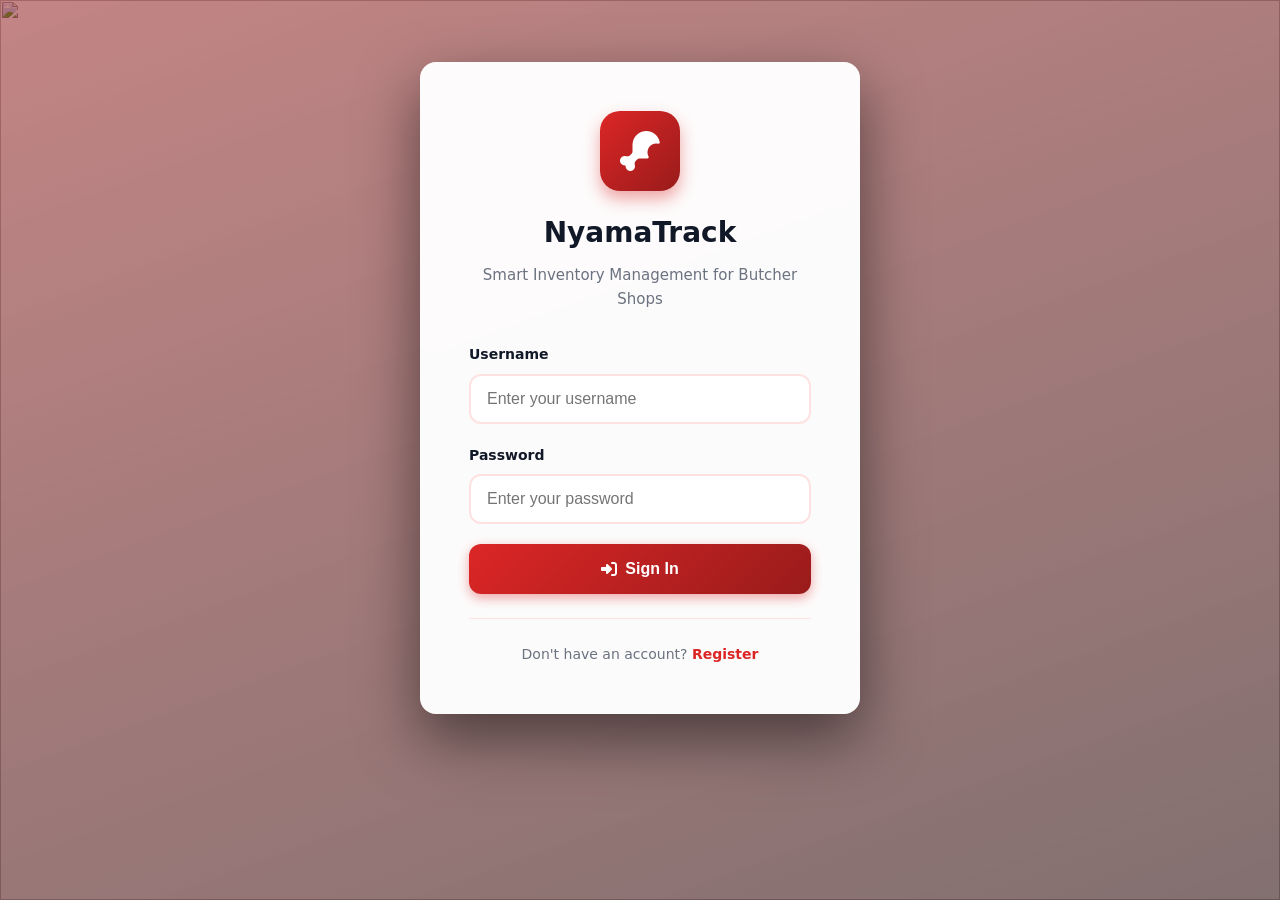
==== commit b716a2be: "Update frontend files" ====
--- a/frontend/login.html
+++ b/frontend/login.html
@@ -1,515 +1,359 @@
 <!DOCTYPE html>
 <html lang="en">
 <head>
-    <meta charset="UTF-8">
-    <meta name="viewport" content="width=device-width, initial-scale=1.0, maximum-scale=1.0, user-scalable=no">
-    <meta name="theme-color" content="#dc2626">
-    <meta name="description" content="NyamaTrack - Smart Inventory Management for Butcher Shops">
-    
-    <!-- Preload critical resources -->
-    <link rel="preconnect" href="https://cdnjs.cloudflare.com">
-    <link rel="preload" href="css/styles.css" as="style">
-    <link rel="preload" href="js/config.js" as="script">
-    
-    <title>NyamaTrack - Login</title>
-    <link rel="stylesheet" href="css/styles.css">
-    <link rel="stylesheet" href="https://cdnjs.cloudflare.com/ajax/libs/font-awesome/6.4.0/css/all.min.css" media="print" onload="this.media='all'">
-    
-    <!-- Critical CSS inline for fast first paint -->
-    <style>
-        /* Critical CSS - loads instantly */
-        * { margin: 0; padding: 0; box-sizing: border-box; }
-        
-        body {
-            font-family: -apple-system, BlinkMacSystemFont, 'Segoe UI', Roboto, sans-serif;
-            background: linear-gradient(135deg, #dc2626 0%, #991b1b 50%, #7f1d1d 100%);
-            min-height: 100vh;
-            display: flex;
-            align-items: center;
-            justify-content: center;
-            padding: 20px;
-        }
-        
-        .login-card {
-            background: white;
-            padding: 40px;
-            border-radius: 20px;
-            width: 100%;
-            max-width: 400px;
-            box-shadow: 0 25px 50px -12px rgba(0,0,0,0.5);
-            animation: slideUp 0.5s ease-out;
-        }
-        
-        @keyframes slideUp {
-            from { opacity: 0; transform: translateY(30px); }
-            to { opacity: 1; transform: translateY(0); }
-        }
-        
-        .brand {
-            text-align: center;
-            margin-bottom: 30px;
-        }
-        
-        .brand-icon {
-            width: 70px;
-            height: 70px;
-            background: linear-gradient(135deg, #dc2626 0%, #991b1b 100%);
-            border-radius: 20px;
-            display: flex;
-            align-items: center;
-            justify-content: center;
-            margin: 0 auto 15px;
-            font-size: 35px;
-            color: white;
-        }
-        
-        .brand h1 {
-            font-size: 26px;
-            color: #111827;
-            margin-bottom: 5px;
-        }
-        
-        .brand p {
-            color: #6b7280;
-            font-size: 14px;
-        }
-        
-        .form-group {
-            margin-bottom: 20px;
-        }
-        
-        .form-label {
-            display: block;
-            font-size: 14px;
-            font-weight: 600;
-            color: #374151;
-            margin-bottom: 6px;
-        }
-        
-        .form-input {
-            width: 100%;
-            padding: 14px 16px;
-            border: 2px solid #e5e7eb;
-            border-radius: 12px;
-            font-size: 16px;
-            transition: all 0.2s;
-            background: #f9fafb;
-        }
-        
-        .form-input:focus {
-            outline: none;
-            border-color: #dc2626;
-            background: white;
-            box-shadow: 0 0 0 3px rgba(220, 38, 38, 0.1);
-        }
-        
-        .btn {
-            width: 100%;
-            padding: 16px;
-            border: none;
-            border-radius: 12px;
-            font-size: 16px;
-            font-weight: 700;
-            cursor: pointer;
-            transition: all 0.2s;
-            display: flex;
-            align-items: center;
-            justify-content: center;
-            gap: 10px;
-        }
-        
-        .btn-primary {
-            background: linear-gradient(135deg, #dc2626 0%, #991b1b 100%);
-            color: white;
-        }
-        
-        .btn-primary:hover {
-            transform: translateY(-2px);
-            box-shadow: 0 10px 20px rgba(220, 38, 38, 0.3);
-        }
-        
-        .btn-primary:active {
+<meta name="viewport" content="width=device-width, initial-scale=1.0, maximum-scale=1.0, user-scalable=no">
+<meta name="theme-color" content="#dc2626">
+<meta charset="UTF-8">
+<title>NyamaTrack - Login</title>
+<link rel="stylesheet" href="css/styles.css">
+<link rel="stylesheet" href="https://cdnjs.cloudflare.com/ajax/libs/font-awesome/6.4.0/css/all.min.css">
+<style>
+    /* ── Background image layer (img tag used so styles.css cannot override it) ── */
+    #bg-img {
+        position: fixed;
+        inset: 0;
+        width: 100%;
+        height: 100%;
+        object-fit: cover;
+        object-position: center;
+        z-index: -2;
+        display: block;
+    }
+
+    /* Lighter tint overlay — lets the image breathe */
+    #bg-overlay {
+        position: fixed;
+        inset: 0;
+        background: linear-gradient(
+            160deg,
+            rgba(140, 20, 20, 0.52) 0%,
+            rgba(40, 8, 8, 0.58) 100%
+        );
+        z-index: -1;
+        pointer-events: none;
+    }
+
+    /* Force body/html to be transparent so the fixed img shows through */
+    html, body {
+        background: transparent !important;
+        min-height: 100%;
+        margin: 0;
+        padding: 0;
+    }
+
+    /* Ensure all page content sits above the overlay */
+    .mobile-header,
+    .sidebar-overlay,
+    .login-container,
+    .mobile-nav,
+    .toast-container,
+    #registerModal {
+        position: relative;
+        z-index: 1;
+    }
+
+    /* Override whatever background styles.css gives .login-container */
+    .login-container {
+        background: transparent !important;
+        min-height: calc(100vh - 60px - 64px);
+        display: flex;
+        align-items: center;
+        justify-content: center;
+        padding: 24px 16px;
+        box-sizing: border-box;
+    }
+
+    /* Frosted white card */
+    .login-card {
+        background: rgba(255, 255, 255, 0.97) !important;
+        backdrop-filter: blur(10px);
+        -webkit-backdrop-filter: blur(10px);
+        box-shadow: 0 24px 60px rgba(0, 0, 0, 0.5) !important;
+        border: 1px solid rgba(255,255,255,0.2);
+    }
+
+    /* ── Toast notifications from the top ── */
+    .toast-container {
+        position: fixed !important;
+        top: 80px !important;
+        left: 50% !important;
+        transform: translateX(-50%) !important;
+        bottom: auto !important;
+        z-index: 9999 !important;
+        display: flex;
+        flex-direction: column;
+        align-items: center;
+        gap: 10px;
+        width: auto;
+        min-width: 280px;
+        pointer-events: none;
+    }
+
+    .toast {
+        animation: slideDownFade 0.35s ease forwards;
+        pointer-events: all;
+    }
+
+    @keyframes slideDownFade {
+        from {
+            opacity: 0;
+            transform: translateY(-20px);
+        }
+        to {
+            opacity: 1;
             transform: translateY(0);
         }
-        
-        .btn-primary:disabled {
-            opacity: 0.7;
-            cursor: not-allowed;
-            transform: none;
-        }
-        
-        .spinner {
-            display: none;
-            width: 20px;
-            height: 20px;
-            border: 3px solid rgba(255,255,255,0.3);
-            border-radius: 50%;
-            border-top-color: white;
-            animation: spin 0.8s linear infinite;
-        }
-        
-        .btn-primary.loading .spinner {
-            display: inline-block;
-        }
-        
-        .btn-primary.loading .btn-text {
-            display: none;
-        }
-        
-        @keyframes spin {
-            to { transform: rotate(360deg); }
-        }
-        
-        .toast {
-            position: fixed;
-            top: 20px;
-            right: 20px;
-            padding: 16px 24px;
-            background: white;
-            border-radius: 12px;
-            box-shadow: 0 10px 40px rgba(0,0,0,0.2);
-            display: flex;
-            align-items: center;
-            gap: 12px;
-            font-weight: 500;
-            z-index: 10000;
-            animation: slideInRight 0.3s ease-out;
-            border-left: 4px solid;
-        }
-        
-        .toast.success { border-left-color: #10b981; }
-        .toast.error { border-left-color: #ef4444; }
-        
-        @keyframes slideInRight {
-            from { transform: translateX(100%); opacity: 0; }
-            to { transform: translateX(0); opacity: 1; }
-        }
-        
-        @media (max-width: 480px) {
-            .login-card {
-                padding: 30px 20px;
-            }
-            
-            .brand h1 {
-                font-size: 22px;
-            }
-        }
-        
-        /* Skeleton loading state */
-        .skeleton {
-            background: linear-gradient(90deg, #f0f0f0 25%, #e0e0e0 50%, #f0f0f0 75%);
-            background-size: 200% 100%;
-            animation: loading 1.5s infinite;
-        }
-        
-        @keyframes loading {
-            0% { background-position: 200% 0; }
-            100% { background-position: -200% 0; }
-        }
-    </style>
+    }
+</style>
 </head>
 <body>
-    <div class="login-card">
-        <div class="brand">
-            <div class="brand-icon">
-                <i class="fas fa-drumstick-bite"></i>
-            </div>
-            <h1>NyamaTrack</h1>
-            <p>Smart Inventory Management</p>
-        </div>
-        
-        <form id="loginForm">
-            <div class="form-group">
-                <label class="form-label">Username</label>
-                <input 
-                    type="text" 
-                    class="form-input" 
-                    id="username" 
-                    placeholder="Enter your username" 
-                    required
-                    autocomplete="username"
-                    autocapitalize="none"
-                    spellcheck="false"
-                >
-            </div>
-            
-            <div class="form-group">
-                <label class="form-label">Password</label>
-                <input 
-                    type="password" 
-                    class="form-input" 
-                    id="password" 
-                    placeholder="Enter your password" 
-                    required
-                    autocomplete="current-password"
-                >
-            </div>
-            
-            <button type="submit" class="btn btn-primary" id="loginBtn">
-                <span class="spinner"></span>
-                <span class="btn-text">
-                    <i class="fas fa-sign-in-alt"></i>
-                    Sign In
-                </span>
-            </button>
-        </form>
-        
-        <div style="text-align: center; margin-top: 24px; padding-top: 24px; border-top: 1px solid #e5e7eb;">
-            <p style="color: #6b7280; font-size: 14px;">
-                Don't have an account? 
-                <a href="#" onclick="showRegister()" style="color: #dc2626; text-decoration: none; font-weight: 600;">Register</a>
-            </p>
-        </div>
-    </div>
-
-    <!-- Register Modal -->
-    <div id="registerModal" style="display: none; position: fixed; top: 0; left: 0; width: 100%; height: 100%; background: rgba(0,0,0,0.8); backdrop-filter: blur(4px); z-index: 1000; align-items: center; justify-content: center; padding: 20px; overflow-y: auto;">
-        <div class="login-card" style="max-width: 450px; margin: 20px auto; animation: slideUp 0.3s ease-out;">
-            <div class="brand">
-                <h2>Create Account</h2>
-                <p>Join NyamaTrack today</p>
-            </div>
-            
-            <form id="registerForm">
-                <div style="display: grid; grid-template-columns: 1fr 1fr; gap: 12px;">
-                    <div class="form-group">
-                        <label class="form-label">First Name *</label>
-                        <input type="text" class="form-input" id="regFirstName" required>
-                    </div>
-                    <div class="form-group">
-                        <label class="form-label">Last Name *</label>
-                        <input type="text" class="form-input" id="regLastName" required>
-                    </div>
-                </div>
-                
-                <div class="form-group">
-                    <label class="form-label">Username *</label>
-                    <input type="text" class="form-input" id="regUsername" required autocapitalize="none" spellcheck="false">
-                </div>
-                
-                <div class="form-group">
-                    <label class="form-label">Email *</label>
-                    <input type="email" class="form-input" id="regEmail" required>
-                </div>
-                
-                <div class="form-group">
-                    <label class="form-label">Shop Name</label>
-                    <input type="text" class="form-input" id="regShopName" placeholder="Your butcher shop name">
-                </div>
-                
-                <div class="form-group">
-                    <label class="form-label">Role *</label>
-                    <select class="form-input" id="regRole" style="cursor: pointer;">
-                        <option value="owner">Shop Owner</option>
-                        <option value="keeper">Stock Keeper</option>
-                        <option value="butcher">Butcher</option>
-                    </select>
-                </div>
-                
-                <div class="form-group">
-                    <label class="form-label">Password *</label>
-                    <input type="password" class="form-input" id="regPassword" required minlength="6">
-                </div>
-                
-                <button type="submit" class="btn btn-primary" id="registerBtn">
-                    <span class="spinner"></span>
-                    <span class="btn-text">
-                        <i class="fas fa-user-plus"></i>
-                        Create Account
-                    </span>
-                </button>
-                
-                <button type="button" class="btn btn-secondary" onclick="hideRegister()" style="margin-top: 12px; background: #f3f4f6; color: #374151;">
-                    Cancel
-                </button>
-            </form>
-        </div>
-    </div>
-
-    <!-- Toast Container -->
-    <div id="toastContainer"></div>
-
-    <script src="js/config.js"></script>
-    <script>
-        // Fast API URL resolution
-        const API_URL = window.CONFIG?.API_URL || 'http://localhost:8000/api';
-        
-        // Check if already logged in (fast check)
-        if (localStorage.getItem('access_token')) {
-            window.location.replace('dashboard.html');
-        }
-        
-        // Optimized form handling
-        const loginForm = document.getElementById('loginForm');
-        const loginBtn = document.getElementById('loginBtn');
-        const usernameInput = document.getElementById('username');
-        const passwordInput = document.getElementById('password');
-        
-        // Focus username on load
-        window.addEventListener('DOMContentLoaded', () => {
-            usernameInput.focus();
+<!-- Background image pinned to viewport — cannot be overridden by styles.css background-color -->
+<img id="bg-img" src="https://images.unsplash.com/photo-1558030006-450675393462?auto=format&fit=crop&w=1600&q=80" alt="">
+<!-- Dark tint overlay -->
+<div id="bg-overlay"></div>
+
+<!-- Mobile Header -->
+<header class="mobile-header">
+<div class="mobile-logo">
+<div class="mobile-logo-icon">
+<i class="fas fa-drumstick-bite"></i>
+</div>
+    NyamaTrack
+</div>
+<button class="hamburger-btn" id="hamburgerBtn" onclick="toggleSidebar()">
+<span class="hamburger-line"></span>
+<span class="hamburger-line"></span>
+<span class="hamburger-line"></span>
+</button>
+</header>
+
+<!-- Sidebar Overlay -->
+<div class="sidebar-overlay" id="sidebarOverlay" onclick="toggleSidebar()"></div>
+
+<div class="login-container">
+<div class="login-card">
+<div class="brand">
+<div class="brand-icon">
+<i class="fas fa-drumstick-bite"></i>
+</div>
+<h1>NyamaTrack</h1>
+<p>Smart Inventory Management for Butcher Shops</p>
+</div>
+<form id="loginForm">
+<div class="form-group">
+<label class="form-label">Username</label>
+<input type="text" class="form-input" id="username" placeholder="Enter your username" required>
+</div>
+<div class="form-group">
+<label class="form-label">Password</label>
+<input type="password" class="form-input" id="password" placeholder="Enter your password" required>
+</div>
+<button type="submit" class="btn btn-primary">
+<i class="fas fa-sign-in-alt"></i>
+                Sign In
+</button>
+</form>
+<div style="text-align: center; margin-top: 24px; padding-top: 24px; border-top: 1px solid var(--border);">
+<p style="color: var(--text-secondary); font-size: 14px;">
+    Don't have an account? <a href="#" onclick="showRegister()" style="color: var(--primary); text-decoration: none; font-weight: 600;">Register</a>
+</p>
+</div>
+</div>
+</div>
+
+<!-- Register Modal -->
+<div id="registerModal" style="display: none; position: fixed; top: 0; left: 0; width: 100%; height: 100%; background: rgba(0,0,0,0.6); z-index: 1000; align-items: center; justify-content: center;">
+<div class="login-card" style="max-width: 480px; max-height: 90vh; overflow-y: auto;">
+<div class="brand">
+<h2>Create Account</h2>
+<p>Join NyamaTrack today</p>
+</div>
+<form id="registerForm">
+<div class="form-grid" style="grid-template-columns: 1fr 1fr;">
+<div class="form-group">
+<label class="form-label">First Name *</label>
+<input type="text" class="form-input" id="regFirstName" required>
+</div>
+<div class="form-group">
+<label class="form-label">Last Name *</label>
+<input type="text" class="form-input" id="regLastName" required>
+</div>
+</div>
+<div class="form-group">
+<label class="form-label">Username *</label>
+<input type="text" class="form-input" id="regUsername" required>
+</div>
+<div class="form-group">
+<label class="form-label">Email *</label>
+<input type="email" class="form-input" id="regEmail" required>
+</div>
+<div class="form-group">
+<label class="form-label">Shop Name</label>
+<input type="text" class="form-input" id="regShopName" placeholder="Your butcher shop name">
+</div>
+<div class="form-group">
+<label class="form-label">Role *</label>
+<select class="form-input" id="regRole">
+<option value="owner">Shop Owner</option>
+<option value="keeper">Stock Keeper</option>
+<option value="butcher">Butcher</option>
+</select>
+</div>
+<div class="form-group">
+<label class="form-label">Password *</label>
+<input type="password" class="form-input" id="regPassword" required minlength="6">
+</div>
+<button type="submit" class="btn btn-primary">
+<i class="fas fa-user-plus"></i>
+                Create Account
+</button>
+<button type="button" class="btn btn-secondary" onclick="hideRegister()" style="margin-top: 12px;">
+                Cancel
+</button>
+</form>
+</div>
+</div>
+
+<div class="toast-container" id="toastContainer"></div>
+
+<script src="js/config.js"></script>
+<script>
+const API_URL = CONFIG.API_URL;
+
+document.getElementById('loginForm').addEventListener('submit', async (e) => {
+    e.preventDefault();
+    const username = document.getElementById('username').value;
+    const password = document.getElementById('password').value;
+    try {
+        const response = await fetch(`${API_URL}/token/`, {
+            method: 'POST',
+            headers: { 'Content-Type': 'application/json' },
+            body: JSON.stringify({ username, password })
+        });
+        if (response.ok) {
+            const data = await response.json();
+            localStorage.setItem('access_token', data.access);
+            localStorage.setItem('refresh_token', data.refresh);
+            localStorage.setItem('username', username);
+            showToast('Login successful!', 'success');
+            setTimeout(() => window.location.href = 'dashboard.html', 1000);
+        } else {
+            const error = await response.json();
+            showToast(error.detail || 'Invalid credentials', 'error');
+        }
+    } catch (error) {
+        showToast('Connection error. Is the server running?', 'error');
+        console.error(error);
+    }
+});
+
+document.getElementById('registerForm').addEventListener('submit', async (e) => {
+    e.preventDefault();
+    const userData = {
+        username: document.getElementById('regUsername').value,
+        email: document.getElementById('regEmail').value,
+        first_name: document.getElementById('regFirstName').value,
+        last_name: document.getElementById('regLastName').value,
+        password: document.getElementById('regPassword').value,
+        profile: {
+            role: document.getElementById('regRole').value,
+            shop_name: document.getElementById('regShopName').value
+        }
+    };
+    try {
+        const response = await fetch(`${API_URL}/users/`, {
+            method: 'POST',
+            headers: { 'Content-Type': 'application/json' },
+            body: JSON.stringify(userData)
+        });
+        if (response.ok) {
+            showToast('Account created! Please login.', 'success');
+            hideRegister();
+            document.getElementById('username').value = userData.username;
+        } else {
+            const error = await response.json();
+            let message = 'Registration failed';
+            if (error.username) message = 'Username already exists';
+            else if (error.email) message = 'Email already registered';
+            else if (error.password) message = 'Password too weak';
+            showToast(message, 'error');
+        }
+    } catch (error) {
+        showToast('Connection error', 'error');
+        console.error(error);
+    }
+});
+async function loadUserProfile() {
+    try {
+        const response = await fetch(`${CONFIG.API_URL}/users/`, {
+            headers: { 'Authorization': `Bearer ${token}` }
         });
         
-        // Handle Enter key
-        passwordInput.addEventListener('keypress', (e) => {
-            if (e.key === 'Enter') loginForm.dispatchEvent(new Event('submit'));
-        });
-        
-        loginForm.addEventListener('submit', async (e) => {
-            e.preventDefault();
+        if (response.ok) {
+            const users = await response.json();
+            const currentUser = users.find(u => u.username === localStorage.getItem('username'));
             
-            const username = usernameInput.value.trim();
-            const password = passwordInput.value;
-            
-            if (!username || !password) {
-                showToast('Please enter username and password', 'error');
-                return;
+            if (currentUser && currentUser.profile) {
+                document.getElementById('userRole').textContent = 
+                    currentUser.profile.role.charAt(0).toUpperCase() + 
+                    currentUser.profile.role.slice(1);
+            } else {
+                document.getElementById('userRole').textContent = 'Butcher';
             }
-            
-            // Show loading state
-            loginBtn.classList.add('loading');
-            loginBtn.disabled = true;
-            
-            try {
-                // Use AbortController for timeout
-                const controller = new AbortController();
-                const timeoutId = setTimeout(() => controller.abort(), 10000); // 10 second timeout
-                
-                const response = await fetch(`${API_URL}/token/`, {
-                    method: 'POST',
-                    headers: { 
-                        'Content-Type': 'application/json',
-                        'Accept': 'application/json'
-                    },
-                    body: JSON.stringify({ username, password }),
-                    signal: controller.signal
-                });
-                
-                clearTimeout(timeoutId);
-                
-                if (response.ok) {
-                    const data = await response.json();
-                    
-                    // Store tokens
-                    localStorage.setItem('access_token', data.access);
-                    localStorage.setItem('refresh_token', data.refresh);
-                    localStorage.setItem('username', username);
-                    
-                    showToast('Login successful!', 'success');
-                    
-                    // Fast redirect
-                    setTimeout(() => {
-                        window.location.replace('dashboard.html');
-                    }, 300);
-                    
-                } else {
-                    const error = await response.json().catch(() => ({}));
-                    showToast(error.detail || 'Invalid credentials', 'error');
-                }
-            } catch (error) {
-                if (error.name === 'AbortError') {
-                    showToast('Request timed out. Please try again.', 'error');
-                } else {
-                    showToast('Connection error. Is the server running?', 'error');
-                }
-            } finally {
-                loginBtn.classList.remove('loading');
-                loginBtn.disabled = false;
-            }
-        });
-        
-        // Registration
-        const registerForm = document.getElementById('registerForm');
-        const registerBtn = document.getElementById('registerBtn');
-        
-        registerForm.addEventListener('submit', async (e) => {
-            e.preventDefault();
-            
-            const userData = {
-                username: document.getElementById('regUsername').value.trim(),
-                email: document.getElementById('regEmail').value.trim(),
-                first_name: document.getElementById('regFirstName').value.trim(),
-                last_name: document.getElementById('regLastName').value.trim(),
-                password: document.getElementById('regPassword').value,
-                profile: {
-                    role: document.getElementById('regRole').value,
-                    shop_name: document.getElementById('regShopName').value.trim()
-                }
-            };
-            
-            registerBtn.classList.add('loading');
-            registerBtn.disabled = true;
-            
-            try {
-                const controller = new AbortController();
-                const timeoutId = setTimeout(() => controller.abort(), 10000);
-                
-                const response = await fetch(`${API_URL}/users/`, {
-                    method: 'POST',
-                    headers: { 
-                        'Content-Type': 'application/json',
-                        'Accept': 'application/json'
-                    },
-                    body: JSON.stringify(userData),
-                    signal: controller.signal
-                });
-                
-                clearTimeout(timeoutId);
-                
-                if (response.ok) {
-                    showToast('Account created! Please login.', 'success');
-                    hideRegister();
-                    usernameInput.value = userData.username;
-                    passwordInput.focus();
-                } else {
-                    const error = await response.json().catch(() => ({}));
-                    let message = 'Registration failed';
-                    if (error.username) message = 'Username already exists';
-                    else if (error.email) message = 'Email already registered';
-                    else if (error.password) message = 'Password too weak (min 6 chars)';
-                    showToast(message, 'error');
-                }
-            } catch (error) {
-                showToast('Connection error', 'error');
-            } finally {
-                registerBtn.classList.remove('loading');
-                registerBtn.disabled = false;
-            }
-        });
-        
-        // Modal functions
-        function showRegister() {
-            document.getElementById('registerModal').style.display = 'flex';
-            document.body.style.overflow = 'hidden';
-        }
-        
-        function hideRegister() {
-            document.getElementById('registerModal').style.display = 'none';
-            document.body.style.overflow = '';
-        }
-        
-        // Toast notification
-        function showToast(message, type = 'success') {
-            const container = document.getElementById('toastContainer');
-            const toast = document.createElement('div');
-            toast.className = `toast ${type}`;
-            toast.innerHTML = `
-                <i class="fas fa-${type === 'success' ? 'check-circle' : 'exclamation-circle'}" style="color: ${type === 'success' ? '#10b981' : '#ef4444'};"></i>
-                <span>${message}</span>
-            `;
-            container.appendChild(toast);
-            
-            // Remove after 3 seconds
-            setTimeout(() => {
-                toast.style.animation = 'slideInRight 0.3s ease-out reverse';
-                setTimeout(() => toast.remove(), 300);
-            }, 3000);
-        }
-        
-        // Close modal on escape key
-        document.addEventListener('keydown', (e) => {
-            if (e.key === 'Escape') hideRegister();
-        });
-    </script>
+        }
+    } catch (error) {
+        console.error('Error loading profile:', error);
+        document.getElementById('userRole').textContent = 'User';
+    }
+}
+
+// Call this after setting user info
+loadUserProfile();
+function showRegister() {
+    document.getElementById('registerModal').style.display = 'flex';
+}
+function hideRegister() {
+    document.getElementById('registerModal').style.display = 'none';
+}
+function showToast(message, type = 'success') {
+    const container = document.getElementById('toastContainer');
+    const toast = document.createElement('div');
+    toast.className = `toast ${type}`;
+    toast.innerHTML = `
+        <i class="fas fa-${type === 'success' ? 'check-circle' : 'exclamation-circle'}"></i>
+        <span>${message}</span>
+    `;
+    container.appendChild(toast);
+    setTimeout(() => toast.remove(), 3000);
+}
+
+if (localStorage.getItem('access_token')) {
+    window.location.href = 'dashboard.html';
+}
+</script>
+
+<!-- Bottom Navigation -->
+<nav class="mobile-nav">
+<a href="dashboard.html" class="mobile-nav-item" onclick="setActiveNav(this)">
+<i class="fas fa-home"></i>
+<span>Home</span>
+</a>
+<a href="stock-entry.html" class="mobile-nav-item" onclick="setActiveNav(this)">
+<i class="fas fa-plus-circle"></i>
+<span>Stock</span>
+</a>
+<a href="sales.html" class="mobile-nav-item" onclick="setActiveNav(this)">
+<i class="fas fa-cash-register"></i>
+<span>Sale</span>
+</a>
+<a href="reports.html" class="mobile-nav-item" onclick="setActiveNav(this)">
+<i class="fas fa-chart-bar"></i>
+<span>Reports</span>
+</a>
+<a href="users.html" class="mobile-nav-item" onclick="setActiveNav(this)">
+<i class="fas fa-users"></i>
+<span>Users</span>
+</a>
+</nav>
 </body>
 </html>
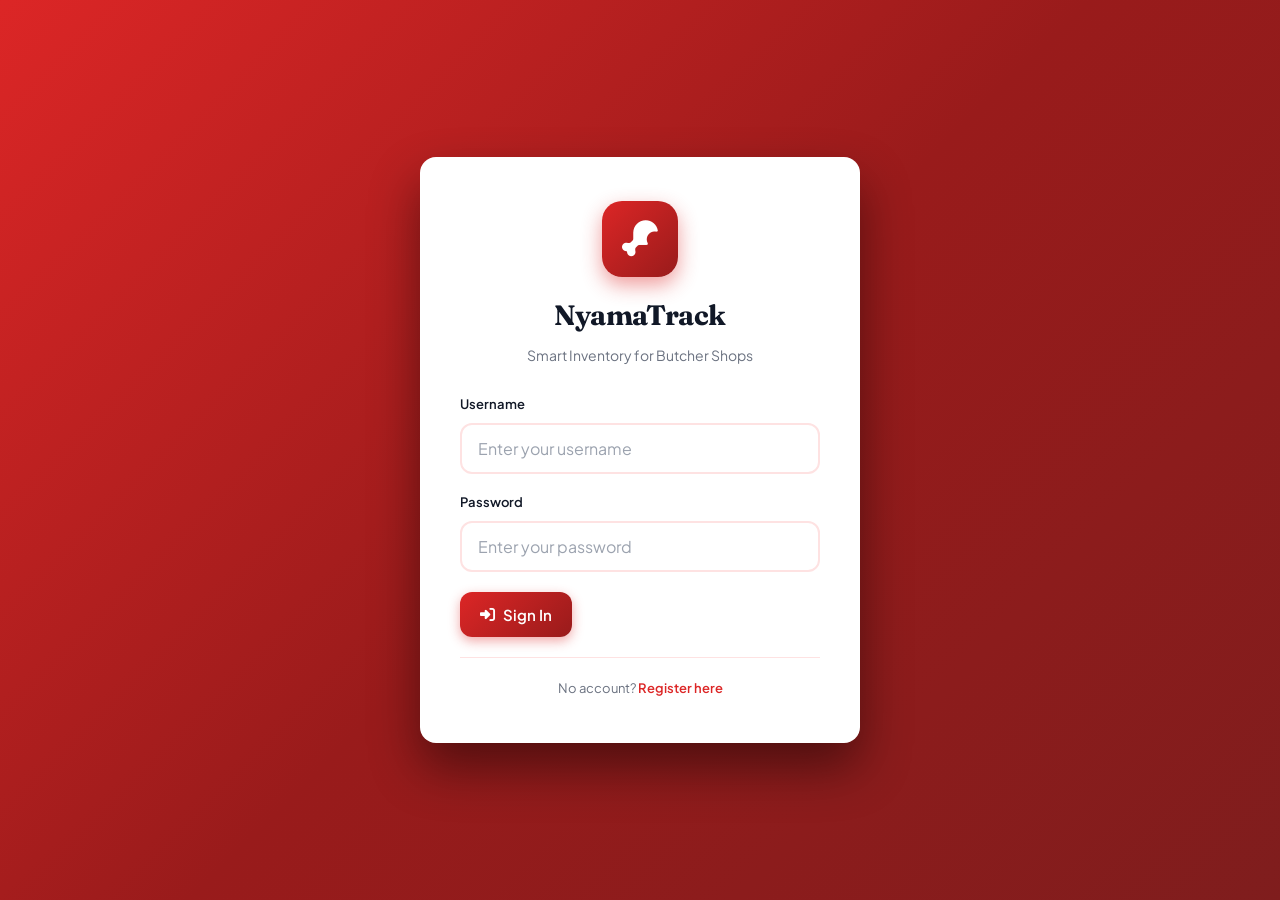
==== commit 56607011: "Update frontend files" ====
--- a/frontend/login.html
+++ b/frontend/login.html
@@ -1,359 +1,179 @@
 <!DOCTYPE html>
 <html lang="en">
 <head>
+<meta charset="UTF-8">
 <meta name="viewport" content="width=device-width, initial-scale=1.0, maximum-scale=1.0, user-scalable=no">
 <meta name="theme-color" content="#dc2626">
-<meta charset="UTF-8">
-<title>NyamaTrack - Login</title>
+<title>NyamaTrack — Sign In</title>
+<link rel="preconnect" href="https://fonts.googleapis.com">
+<link rel="preconnect" href="https://fonts.gstatic.com" crossorigin>
+<link href="https://fonts.googleapis.com/css2?family=Fraunces:opsz,wght@9..144,400;9..144,700&family=Plus+Jakarta+Sans:wght@400;500;600;700;800&display=swap" rel="stylesheet">
 <link rel="stylesheet" href="css/styles.css">
 <link rel="stylesheet" href="https://cdnjs.cloudflare.com/ajax/libs/font-awesome/6.4.0/css/all.min.css">
-<style>
-    /* ── Background image layer (img tag used so styles.css cannot override it) ── */
-    #bg-img {
-        position: fixed;
-        inset: 0;
-        width: 100%;
-        height: 100%;
-        object-fit: cover;
-        object-position: center;
-        z-index: -2;
-        display: block;
-    }
-
-    /* Lighter tint overlay — lets the image breathe */
-    #bg-overlay {
-        position: fixed;
-        inset: 0;
-        background: linear-gradient(
-            160deg,
-            rgba(140, 20, 20, 0.52) 0%,
-            rgba(40, 8, 8, 0.58) 100%
-        );
-        z-index: -1;
-        pointer-events: none;
-    }
-
-    /* Force body/html to be transparent so the fixed img shows through */
-    html, body {
-        background: transparent !important;
-        min-height: 100%;
-        margin: 0;
-        padding: 0;
-    }
-
-    /* Ensure all page content sits above the overlay */
-    .mobile-header,
-    .sidebar-overlay,
-    .login-container,
-    .mobile-nav,
-    .toast-container,
-    #registerModal {
-        position: relative;
-        z-index: 1;
-    }
-
-    /* Override whatever background styles.css gives .login-container */
-    .login-container {
-        background: transparent !important;
-        min-height: calc(100vh - 60px - 64px);
-        display: flex;
-        align-items: center;
-        justify-content: center;
-        padding: 24px 16px;
-        box-sizing: border-box;
-    }
-
-    /* Frosted white card */
-    .login-card {
-        background: rgba(255, 255, 255, 0.97) !important;
-        backdrop-filter: blur(10px);
-        -webkit-backdrop-filter: blur(10px);
-        box-shadow: 0 24px 60px rgba(0, 0, 0, 0.5) !important;
-        border: 1px solid rgba(255,255,255,0.2);
-    }
-
-    /* ── Toast notifications from the top ── */
-    .toast-container {
-        position: fixed !important;
-        top: 80px !important;
-        left: 50% !important;
-        transform: translateX(-50%) !important;
-        bottom: auto !important;
-        z-index: 9999 !important;
-        display: flex;
-        flex-direction: column;
-        align-items: center;
-        gap: 10px;
-        width: auto;
-        min-width: 280px;
-        pointer-events: none;
-    }
-
-    .toast {
-        animation: slideDownFade 0.35s ease forwards;
-        pointer-events: all;
-    }
-
-    @keyframes slideDownFade {
-        from {
-            opacity: 0;
-            transform: translateY(-20px);
-        }
-        to {
-            opacity: 1;
-            transform: translateY(0);
-        }
-    }
-</style>
 </head>
 <body>
-<!-- Background image pinned to viewport — cannot be overridden by styles.css background-color -->
-<img id="bg-img" src="https://images.unsplash.com/photo-1558030006-450675393462?auto=format&fit=crop&w=1600&q=80" alt="">
-<!-- Dark tint overlay -->
-<div id="bg-overlay"></div>
 
-<!-- Mobile Header -->
-<header class="mobile-header">
-<div class="mobile-logo">
-<div class="mobile-logo-icon">
-<i class="fas fa-drumstick-bite"></i>
-</div>
-    NyamaTrack
-</div>
-<button class="hamburger-btn" id="hamburgerBtn" onclick="toggleSidebar()">
-<span class="hamburger-line"></span>
-<span class="hamburger-line"></span>
-<span class="hamburger-line"></span>
-</button>
-</header>
+<div class="login-page">
+  <div class="login-card">
+    <div class="login-brand">
+      <div class="login-brand-icon"><i class="fas fa-drumstick-bite"></i></div>
+      <h1>NyamaTrack</h1>
+      <p>Smart Inventory for Butcher Shops</p>
+    </div>
 
-<!-- Sidebar Overlay -->
-<div class="sidebar-overlay" id="sidebarOverlay" onclick="toggleSidebar()"></div>
+    <form id="loginForm">
+      <div class="form-group">
+        <label class="form-label">Username</label>
+        <input type="text" class="form-input" id="username" placeholder="Enter your username" required autocomplete="username">
+      </div>
+      <div class="form-group" style="margin-bottom:20px;">
+        <label class="form-label">Password</label>
+        <input type="password" class="form-input" id="password" placeholder="Enter your password" required autocomplete="current-password">
+      </div>
+      <button type="submit" class="btn btn-primary" id="loginBtn">
+        <i class="fas fa-sign-in-alt"></i> Sign In
+      </button>
+    </form>
 
-<div class="login-container">
-<div class="login-card">
-<div class="brand">
-<div class="brand-icon">
-<i class="fas fa-drumstick-bite"></i>
-</div>
-<h1>NyamaTrack</h1>
-<p>Smart Inventory Management for Butcher Shops</p>
-</div>
-<form id="loginForm">
-<div class="form-group">
-<label class="form-label">Username</label>
-<input type="text" class="form-input" id="username" placeholder="Enter your username" required>
-</div>
-<div class="form-group">
-<label class="form-label">Password</label>
-<input type="password" class="form-input" id="password" placeholder="Enter your password" required>
-</div>
-<button type="submit" class="btn btn-primary">
-<i class="fas fa-sign-in-alt"></i>
-                Sign In
-</button>
-</form>
-<div style="text-align: center; margin-top: 24px; padding-top: 24px; border-top: 1px solid var(--border);">
-<p style="color: var(--text-secondary); font-size: 14px;">
-    Don't have an account? <a href="#" onclick="showRegister()" style="color: var(--primary); text-decoration: none; font-weight: 600;">Register</a>
-</p>
-</div>
-</div>
+    <div style="text-align:center;margin-top:20px;padding-top:20px;border-top:1px solid var(--border);">
+      <p style="font-size:13px;color:var(--text-secondary);">
+        No account? <a href="#" onclick="showRegister()" style="color:var(--primary);font-weight:600;">Register here</a>
+      </p>
+    </div>
+  </div>
 </div>
 
 <!-- Register Modal -->
-<div id="registerModal" style="display: none; position: fixed; top: 0; left: 0; width: 100%; height: 100%; background: rgba(0,0,0,0.6); z-index: 1000; align-items: center; justify-content: center;">
-<div class="login-card" style="max-width: 480px; max-height: 90vh; overflow-y: auto;">
-<div class="brand">
-<h2>Create Account</h2>
-<p>Join NyamaTrack today</p>
-</div>
-<form id="registerForm">
-<div class="form-grid" style="grid-template-columns: 1fr 1fr;">
-<div class="form-group">
-<label class="form-label">First Name *</label>
-<input type="text" class="form-input" id="regFirstName" required>
-</div>
-<div class="form-group">
-<label class="form-label">Last Name *</label>
-<input type="text" class="form-input" id="regLastName" required>
-</div>
-</div>
-<div class="form-group">
-<label class="form-label">Username *</label>
-<input type="text" class="form-input" id="regUsername" required>
-</div>
-<div class="form-group">
-<label class="form-label">Email *</label>
-<input type="email" class="form-input" id="regEmail" required>
-</div>
-<div class="form-group">
-<label class="form-label">Shop Name</label>
-<input type="text" class="form-input" id="regShopName" placeholder="Your butcher shop name">
-</div>
-<div class="form-group">
-<label class="form-label">Role *</label>
-<select class="form-input" id="regRole">
-<option value="owner">Shop Owner</option>
-<option value="keeper">Stock Keeper</option>
-<option value="butcher">Butcher</option>
-</select>
-</div>
-<div class="form-group">
-<label class="form-label">Password *</label>
-<input type="password" class="form-input" id="regPassword" required minlength="6">
-</div>
-<button type="submit" class="btn btn-primary">
-<i class="fas fa-user-plus"></i>
-                Create Account
-</button>
-<button type="button" class="btn btn-secondary" onclick="hideRegister()" style="margin-top: 12px;">
-                Cancel
-</button>
-</form>
-</div>
+<div class="modal-overlay" id="registerModal">
+  <div class="modal" style="max-width:480px;">
+    <h3>Create Account</h3>
+    <p>Join NyamaTrack today</p>
+    <form id="registerForm">
+      <div style="display:grid;grid-template-columns:1fr 1fr;gap:12px;margin-bottom:16px;">
+        <div class="form-group" style="margin:0;">
+          <label class="form-label">First Name *</label>
+          <input type="text" class="form-input" id="regFirstName" required>
+        </div>
+        <div class="form-group" style="margin:0;">
+          <label class="form-label">Last Name *</label>
+          <input type="text" class="form-input" id="regLastName" required>
+        </div>
+      </div>
+      <div class="form-group">
+        <label class="form-label">Username *</label>
+        <input type="text" class="form-input" id="regUsername" required autocomplete="username">
+      </div>
+      <div class="form-group">
+        <label class="form-label">Email *</label>
+        <input type="email" class="form-input" id="regEmail" required>
+      </div>
+      <div class="form-group">
+        <label class="form-label">Shop Name</label>
+        <input type="text" class="form-input" id="regShopName" placeholder="Your butcher shop name">
+      </div>
+      <div style="display:grid;grid-template-columns:1fr 1fr;gap:12px;">
+        <div class="form-group" style="margin-bottom:0;">
+          <label class="form-label">Role *</label>
+          <select class="form-input" id="regRole">
+            <option value="owner">Shop Owner</option>
+            <option value="keeper">Stock Keeper</option>
+            <option value="butcher">Butcher</option>
+          </select>
+        </div>
+        <div class="form-group" style="margin-bottom:0;">
+          <label class="form-label">Password *</label>
+          <input type="password" class="form-input" id="regPassword" required minlength="6" autocomplete="new-password">
+        </div>
+      </div>
+      <div style="display:flex;gap:10px;margin-top:20px;">
+        <button type="submit" class="btn btn-primary" id="registerBtn" style="flex:1;">
+          <i class="fas fa-user-plus"></i> Create Account
+        </button>
+        <button type="button" class="btn btn-secondary" onclick="hideRegister()" style="flex:1;">
+          Cancel
+        </button>
+      </div>
+    </form>
+  </div>
 </div>
 
 <div class="toast-container" id="toastContainer"></div>
 
-<script src="js/config.js"></script>
+<script src="js/app.js"></script>
 <script>
-const API_URL = CONFIG.API_URL;
+// Redirect if already logged in
+if (Auth.isAuthenticated()) window.location.href = 'dashboard.html';
 
 document.getElementById('loginForm').addEventListener('submit', async (e) => {
-    e.preventDefault();
-    const username = document.getElementById('username').value;
-    const password = document.getElementById('password').value;
-    try {
-        const response = await fetch(`${API_URL}/token/`, {
-            method: 'POST',
-            headers: { 'Content-Type': 'application/json' },
-            body: JSON.stringify({ username, password })
-        });
-        if (response.ok) {
-            const data = await response.json();
-            localStorage.setItem('access_token', data.access);
-            localStorage.setItem('refresh_token', data.refresh);
-            localStorage.setItem('username', username);
-            showToast('Login successful!', 'success');
-            setTimeout(() => window.location.href = 'dashboard.html', 1000);
-        } else {
-            const error = await response.json();
-            showToast(error.detail || 'Invalid credentials', 'error');
-        }
-    } catch (error) {
-        showToast('Connection error. Is the server running?', 'error');
-        console.error(error);
+  e.preventDefault();
+  const username = document.getElementById('username').value;
+  const password = document.getElementById('password').value;
+  const btn = document.getElementById('loginBtn');
+  Loading.show(btn, 'Signing in…');
+
+  try {
+    const res = await fetch(`${CONFIG.API_URL}/token/`, {
+      method: 'POST',
+      headers: { 'Content-Type': 'application/json' },
+      body: JSON.stringify({ username, password })
+    });
+    if (res.ok) {
+      const data = await res.json();
+      Auth.setTokens(data.access, data.refresh);
+      localStorage.setItem('username', username);
+      Toast.success('Login successful!');
+      window.location.href = 'dashboard.html';
+    } else {
+      const err = await res.json();
+      Toast.error(err.detail || 'Invalid credentials');
+      Loading.hide(btn);
     }
+  } catch {
+    Toast.error('Connection error. Is the server running?');
+    Loading.hide(btn);
+  }
 });
 
 document.getElementById('registerForm').addEventListener('submit', async (e) => {
-    e.preventDefault();
-    const userData = {
-        username: document.getElementById('regUsername').value,
-        email: document.getElementById('regEmail').value,
-        first_name: document.getElementById('regFirstName').value,
-        last_name: document.getElementById('regLastName').value,
-        password: document.getElementById('regPassword').value,
-        profile: {
-            role: document.getElementById('regRole').value,
-            shop_name: document.getElementById('regShopName').value
-        }
-    };
-    try {
-        const response = await fetch(`${API_URL}/users/`, {
-            method: 'POST',
-            headers: { 'Content-Type': 'application/json' },
-            body: JSON.stringify(userData)
-        });
-        if (response.ok) {
-            showToast('Account created! Please login.', 'success');
-            hideRegister();
-            document.getElementById('username').value = userData.username;
-        } else {
-            const error = await response.json();
-            let message = 'Registration failed';
-            if (error.username) message = 'Username already exists';
-            else if (error.email) message = 'Email already registered';
-            else if (error.password) message = 'Password too weak';
-            showToast(message, 'error');
-        }
-    } catch (error) {
-        showToast('Connection error', 'error');
-        console.error(error);
+  e.preventDefault();
+  const userData = {
+    username:   document.getElementById('regUsername').value,
+    email:      document.getElementById('regEmail').value,
+    first_name: document.getElementById('regFirstName').value,
+    last_name:  document.getElementById('regLastName').value,
+    password:   document.getElementById('regPassword').value,
+    profile: {
+      role:      document.getElementById('regRole').value,
+      shop_name: document.getElementById('regShopName').value
     }
+  };
+  const btn = document.getElementById('registerBtn');
+  Loading.show(btn, 'Creating…');
+
+  try {
+    const res = await fetch(`${CONFIG.API_URL}/users/`, {
+      method: 'POST',
+      headers: { 'Content-Type': 'application/json' },
+      body: JSON.stringify(userData)
+    });
+    if (res.ok) {
+      Toast.success('Account created! Please log in.');
+      hideRegister();
+      document.getElementById('username').value = userData.username;
+    } else {
+      const err = await res.json();
+      let msg = 'Registration failed';
+      if (err.username) msg = 'Username already exists';
+      else if (err.email) msg = 'Email already registered';
+      else if (err.password) msg = 'Password too weak (min 6 chars)';
+      Toast.error(msg);
+    }
+  } catch { Toast.error('Connection error'); }
+  Loading.hide(btn);
 });
-async function loadUserProfile() {
-    try {
-        const response = await fetch(`${CONFIG.API_URL}/users/`, {
-            headers: { 'Authorization': `Bearer ${token}` }
-        });
-        
-        if (response.ok) {
-            const users = await response.json();
-            const currentUser = users.find(u => u.username === localStorage.getItem('username'));
-            
-            if (currentUser && currentUser.profile) {
-                document.getElementById('userRole').textContent = 
-                    currentUser.profile.role.charAt(0).toUpperCase() + 
-                    currentUser.profile.role.slice(1);
-            } else {
-                document.getElementById('userRole').textContent = 'Butcher';
-            }
-        }
-    } catch (error) {
-        console.error('Error loading profile:', error);
-        document.getElementById('userRole').textContent = 'User';
-    }
-}
 
-// Call this after setting user info
-loadUserProfile();
-function showRegister() {
-    document.getElementById('registerModal').style.display = 'flex';
-}
-function hideRegister() {
-    document.getElementById('registerModal').style.display = 'none';
-}
-function showToast(message, type = 'success') {
-    const container = document.getElementById('toastContainer');
-    const toast = document.createElement('div');
-    toast.className = `toast ${type}`;
-    toast.innerHTML = `
-        <i class="fas fa-${type === 'success' ? 'check-circle' : 'exclamation-circle'}"></i>
-        <span>${message}</span>
-    `;
-    container.appendChild(toast);
-    setTimeout(() => toast.remove(), 3000);
-}
-
-if (localStorage.getItem('access_token')) {
-    window.location.href = 'dashboard.html';
-}
+function showRegister() { document.getElementById('registerModal').classList.add('open'); }
+function hideRegister()  { document.getElementById('registerModal').classList.remove('open'); }
 </script>
-
-<!-- Bottom Navigation -->
-<nav class="mobile-nav">
-<a href="dashboard.html" class="mobile-nav-item" onclick="setActiveNav(this)">
-<i class="fas fa-home"></i>
-<span>Home</span>
-</a>
-<a href="stock-entry.html" class="mobile-nav-item" onclick="setActiveNav(this)">
-<i class="fas fa-plus-circle"></i>
-<span>Stock</span>
-</a>
-<a href="sales.html" class="mobile-nav-item" onclick="setActiveNav(this)">
-<i class="fas fa-cash-register"></i>
-<span>Sale</span>
-</a>
-<a href="reports.html" class="mobile-nav-item" onclick="setActiveNav(this)">
-<i class="fas fa-chart-bar"></i>
-<span>Reports</span>
-</a>
-<a href="users.html" class="mobile-nav-item" onclick="setActiveNav(this)">
-<i class="fas fa-users"></i>
-<span>Users</span>
-</a>
-</nav>
 </body>
 </html>
--- a/frontend/css/styles.css
+++ b/frontend/css/styles.css
@@ -1,1652 +1,605 @@
-/* NyamaTrack Modern Design System - RED THEME */
+/* Font loaded via <link> in HTML for better performance */
+
+/* ── Design Tokens (your red theme, preserved exactly) ─────────── */
 :root {
-    --primary: #dc2626;
-    --primary-dark: #991b1b;
-    --primary-light: #fecaca;
-    --secondary: #1f2937;
-    --accent: #f59e0b;
-    --success: #10b981;
-    --warning: #f59e0b;
-    --danger: #ef4444;
-    --background: #fef2f2;
-    --surface: #ffffff;
-    --text-primary: #111827;
-    --text-secondary: #6b7280;
-    --border: #fee2e2;
-    --shadow-sm: 0 1px 2px 0 rgb(220 38 38 / 0.05);
-    --shadow: 0 4px 6px -1px rgb(220 38 38 / 0.1);
-    --shadow-lg: 0 10px 15px -3px rgb(220 38 38 / 0.15);
-    --radius: 12px;
-    --radius-lg: 16px;
-}
-
-* {
-    margin: 0;
-    padding: 0;
-    box-sizing: border-box;
-}
-
+  --primary:        #dc2626;
+  --primary-dark:   #991b1b;
+  --primary-light:  #fecaca;
+  --primary-bg:     #fef2f2;
+  --secondary:      #1f2937;
+  --accent:         #f59e0b;
+  --success:        #10b981;
+  --success-bg:     #d1fae5;
+  --warning:        #f59e0b;
+  --warning-bg:     #fef3c7;
+  --danger:         #ef4444;
+  --danger-bg:      #fee2e2;
+  --info:           #2563eb;
+  --info-bg:        #eff6ff;
+
+  --background:     #fef2f2;
+  --surface:        #ffffff;
+  --surface-2:      #fafafa;
+  --surface-3:      #f4f4f5;
+  --border:         #fee2e2;
+  --border-strong:  #fca5a5;
+  --text-primary:   #111827;
+  --text-secondary: #6b7280;
+  --text-muted:     #9ca3af;
+
+  --sidebar-w:    280px;
+  --header-h:     70px;
+  --nav-h:        80px;
+  --radius:       12px;
+  --radius-lg:    16px;
+  --radius-sm:    8px;
+  --shadow-sm:    0 1px 2px 0 rgb(220 38 38 / 0.05);
+  --shadow:       0 4px 6px -1px rgb(220 38 38 / 0.1), 0 2px 4px -2px rgb(220 38 38 / 0.1);
+  --shadow-lg:    0 10px 15px -3px rgb(220 38 38 / 0.15), 0 4px 6px -4px rgb(220 38 38 / 0.1);
+
+  --font-display: 'Fraunces', Georgia, serif;
+  --font-body:    'Plus Jakarta Sans', 'Segoe UI', system-ui, -apple-system, sans-serif;
+}
+
+/* ── Reset ──────────────────────────────────────────────────────── */
+*, *::before, *::after { box-sizing: border-box; margin: 0; padding: 0; }
+html { font-size: 16px; -webkit-tap-highlight-color: transparent; }
 body {
-    font-family: 'Segoe UI', system-ui, -apple-system, sans-serif;
-    background: var(--background);
-    color: var(--text-primary);
-    line-height: 1.6;
-    min-height: 100vh;
-    -webkit-tap-highlight-color: transparent;
-}
-
-/* ==================== MOBILE FIRST NAVIGATION ==================== */
-
-/* ==================== MODERN MOBILE HEADER ==================== */
-
+  font-family: var(--font-body);
+  background: var(--background);
+  color: var(--text-primary);
+  line-height: 1.6;
+  min-height: 100dvh;
+}
+a { text-decoration: none; color: inherit; }
+button { font-family: inherit; cursor: pointer; }
+input, select, textarea { font-family: inherit; }
+
+::-webkit-scrollbar { width: 6px; height: 6px; }
+::-webkit-scrollbar-track { background: transparent; }
+::-webkit-scrollbar-thumb { background: var(--border-strong); border-radius: 99px; }
+
+/* ═══════════════════════════════════════════════════════════════
+   LAYOUT
+══════════════════════════════════════════════════════════════ */
+.app-container { display: flex; min-height: 100dvh; }
+
+/* ── Sidebar ─────────────────────────────────────────────────── */
+.sidebar {
+  width: var(--sidebar-w);
+  background: var(--surface);
+  border-right: 2px solid var(--border);
+  display: flex;
+  flex-direction: column;
+  position: fixed;
+  height: 100dvh;
+  z-index: 1001; /* above overlay (999) and mobile header (1000) */
+  transition: transform 0.3s cubic-bezier(.4,0,.2,1);
+  overflow: hidden;
+}
+.sidebar-header {
+  padding: 24px;
+  border-bottom: 2px solid var(--border);
+  background: linear-gradient(135deg, var(--primary) 0%, var(--primary-dark) 100%);
+  flex-shrink: 0;
+}
+.sidebar-brand {
+  display: flex;
+  align-items: center;
+  gap: 12px;
+  font-family: var(--font-display);
+  font-size: 22px;
+  font-weight: 700;
+  color: #fff;
+}
+.sidebar-brand-icon {
+  width: 44px; height: 44px;
+  background: rgba(255,255,255,0.2);
+  border-radius: var(--radius-sm);
+  display: flex; align-items: center; justify-content: center;
+  color: #fff; font-size: 22px; flex-shrink: 0;
+}
+.nav-menu {
+  flex: 1; padding: 16px 12px; overflow-y: auto;
+  display: flex; flex-direction: column; gap: 2px;
+}
+.nav-item {
+  display: flex; align-items: center; gap: 12px;
+  padding: 13px 16px; border-radius: var(--radius-sm);
+  color: var(--text-secondary); text-decoration: none;
+  font-weight: 500; font-size: 14px;
+  transition: all 0.2s ease;
+}
+.nav-item i { font-size: 18px; width: 20px; text-align: center; flex-shrink: 0; }
+.nav-item:hover { background: var(--primary-light); color: var(--primary); font-weight: 600; }
+.nav-item.active { background: var(--primary-light); color: var(--primary); font-weight: 700; }
+.sidebar-footer {
+  padding: 16px; border-top: 2px solid var(--border);
+  background: var(--background); flex-shrink: 0;
+}
+.user-info {
+  display: flex; align-items: center; gap: 12px;
+  padding: 12px; background: var(--surface);
+  border-radius: var(--radius-sm); border: 1px solid var(--border); margin-bottom: 10px;
+}
+.user-avatar {
+  width: 40px; height: 40px;
+  background: linear-gradient(135deg, var(--primary) 0%, var(--primary-dark) 100%);
+  border-radius: 50%; display: flex; align-items: center; justify-content: center;
+  color: #fff; font-weight: 700; font-size: 15px; flex-shrink: 0;
+}
+.user-details h4 { font-size: 13px; font-weight: 600; color: var(--text-primary); }
+.user-details p  { font-size: 12px; color: var(--text-secondary); }
+
+/* ── Main Content ─────────────────────────────────────────────── */
+.main-content {
+  flex: 1; margin-left: var(--sidebar-w);
+  padding: 32px; background: var(--background);
+  min-height: 100dvh; padding-bottom: 60px; min-width: 0;
+}
+
+/* ── Mobile Header ───────────────────────────────────────────── */
 .mobile-header {
-    display: none;
-    position: fixed;
-    top: 0;
-    left: 0;
-    right: 0;
-    height: 70px;
-    background: linear-gradient(135deg, var(--primary) 0%, var(--primary-dark) 100%);
-    z-index: 1000;
-    align-items: center;
-    justify-content: space-between;
-    padding: 0 20px;
-    box-shadow: 0 4px 20px rgba(220, 38, 38, 0.3);
-    backdrop-filter: blur(10px);
-    -webkit-backdrop-filter: blur(10px);
-}
-
+  display: none; position: fixed;
+  top: 0; left: 0; right: 0; height: var(--header-h);
+  background: linear-gradient(135deg, var(--primary) 0%, var(--primary-dark) 100%);
+  z-index: 1000; align-items: center; justify-content: space-between;
+  padding: 0 20px; box-shadow: 0 4px 20px rgba(220,38,38,0.3);
+}
 .mobile-logo {
-    display: flex;
-    align-items: center;
-    gap: 12px;
-    color: white;
-    font-size: 22px;
-    font-weight: 800;
-    text-decoration: none;
-}
-
+  display: flex; align-items: center; gap: 12px; color: #fff;
+  font-family: var(--font-display); font-size: 20px; font-weight: 700;
+}
 .mobile-logo-icon {
-    width: 42px;
-    height: 42px;
-    background: rgba(255,255,255,0.15);
-    border-radius: 12px;
-    display: flex;
-    align-items: center;
-    justify-content: center;
-    font-size: 22px;
-    backdrop-filter: blur(10px);
-    border: 1px solid rgba(255,255,255,0.1);
-}
-
-/* Modern Hamburger Menu Button */
+  width: 40px; height: 40px;
+  background: rgba(255,255,255,0.15);
+  border-radius: var(--radius-sm); display: flex;
+  align-items: center; justify-content: center; font-size: 20px;
+  border: 1px solid rgba(255,255,255,0.15);
+}
 .hamburger-btn {
-    width: 50px;
-    height: 50px;
-    background: rgba(255,255,255,0.1);
-    border: none;
-    border-radius: 14px;
-    cursor: pointer;
-    display: flex;
-    flex-direction: column;
-    align-items: center;
-    justify-content: center;
-    gap: 6px;
-    position: relative;
-    transition: all 0.3s ease;
-    backdrop-filter: blur(10px);
-    border: 1px solid rgba(255,255,255,0.1);
-}
-
-.hamburger-btn:hover {
-    background: rgba(255,255,255,0.2);
-}
-
-.hamburger-btn:active {
-    transform: scale(0.95);
-}
-
+  width: 48px; height: 48px;
+  background: rgba(255,255,255,0.1);
+  border: 1px solid rgba(255,255,255,0.15);
+  border-radius: var(--radius-sm); display: flex;
+  flex-direction: column; align-items: center; justify-content: center;
+  gap: 6px; transition: background 0.2s; cursor: pointer;
+}
+.hamburger-btn:hover  { background: rgba(255,255,255,0.2); }
+.hamburger-btn:active { transform: scale(0.95); }
 .hamburger-line {
-    width: 24px;
-    height: 2.5px;
-    background: white;
-    border-radius: 2px;
-    transition: all 0.3s cubic-bezier(0.4, 0, 0.2, 1);
-    transform-origin: center;
-}
-
-.hamburger-btn.active .hamburger-line:nth-child(1) {
-    transform: translateY(8.5px) rotate(45deg);
-}
-
-.hamburger-btn.active .hamburger-line:nth-child(2) {
-    opacity: 0;
-    transform: scaleX(0);
-}
-
-.hamburger-btn.active .hamburger-line:nth-child(3) {
-    transform: translateY(-8.5px) rotate(-45deg);
-}
-
-/* Sidebar Overlay */
+  width: 22px; height: 2.5px; background: #fff; border-radius: 2px; display: block;
+  transition: transform 0.3s cubic-bezier(.4,0,.2,1), opacity 0.3s;
+}
+.hamburger-btn.active .hamburger-line:nth-child(1) { transform: translateY(8.5px) rotate(45deg); }
+.hamburger-btn.active .hamburger-line:nth-child(2) { opacity: 0; transform: scaleX(0); }
+.hamburger-btn.active .hamburger-line:nth-child(3) { transform: translateY(-8.5px) rotate(-45deg); }
+
 .sidebar-overlay {
-    display: none;
-    position: fixed;
-    top: 0;
-    left: 0;
-    right: 0;
-    bottom: 0;
-    background: rgba(0,0,0,0.6);
-    backdrop-filter: blur(4px);
-    -webkit-backdrop-filter: blur(4px);
-    z-index: 999;
-    opacity: 0;
-    transition: opacity 0.3s ease;
-}
-
-.sidebar-overlay.show {
-    display: block;
-    opacity: 1;
-}
-
-/* ==================== MODERN BOTTOM NAVIGATION ==================== */
-
+  display: none; position: fixed; inset: 0;
+  background: rgba(0,0,0,0.55);
+  z-index: 999;
+}
+.sidebar-overlay.show { display: block; }
+
+/* ── Bottom Nav ──────────────────────────────────────────────── */
 .mobile-nav {
-    display: none;
-    position: fixed;
-    bottom: 0;
-    left: 0;
-    right: 0;
-    height: 80px;
-    background: rgba(255, 255, 255, 0.95);
-    backdrop-filter: blur(20px);
-    -webkit-backdrop-filter: blur(20px);
-    border-top: 1px solid rgba(220, 38, 38, 0.1);
-    z-index: 1000;
-    justify-content: space-around;
-    align-items: center;
-    padding: 0 8px 10px 8px;
-    box-shadow: 0 -4px 30px rgba(0,0,0,0.1);
-}
-
+  display: none; position: fixed; bottom: 0; left: 0; right: 0;
+  height: var(--nav-h); background: rgba(255,255,255,0.97);
+  backdrop-filter: blur(20px); -webkit-backdrop-filter: blur(20px);
+  border-top: 1px solid rgba(220,38,38,0.1);
+  z-index: 1000; box-shadow: 0 -4px 30px rgba(0,0,0,0.1);
+}
+.mobile-nav-inner {
+  display: grid; grid-template-columns: repeat(4,1fr);
+  height: 100%; padding: 0 8px 10px; align-items: center;
+}
 .mobile-nav-item {
-    display: flex;
-    flex-direction: column;
-    align-items: center;
-    justify-content: center;
-    gap: 6px;
-    padding: 10px 16px;
-    color: #9ca3af;
-    text-decoration: none;
-    font-size: 11px;
-    font-weight: 600;
-    border-radius: 16px;
-    transition: all 0.3s cubic-bezier(0.4, 0, 0.2, 1);
-    position: relative;
-    min-width: 64px;
-}
-
+  display: flex; flex-direction: column; align-items: center; justify-content: center;
+  gap: 5px; padding: 8px 6px; color: var(--text-muted);
+  font-size: 11px; font-weight: 600;
+  transition: all 0.3s cubic-bezier(.4,0,.2,1); position: relative;
+}
+.mobile-nav-item i { font-size: 22px; transition: transform 0.3s ease; }
 .mobile-nav-item::before {
-    content: '';
-    position: absolute;
-    top: 0;
-    left: 50%;
-    transform: translateX(-50%) scale(0);
-    width: 40px;
-    height: 40px;
-    background: var(--primary-light);
-    border-radius: 50%;
-    transition: all 0.3s cubic-bezier(0.4, 0, 0.2, 1);
-    z-index: -1;
-}
-
-.mobile-nav-item i {
-    font-size: 24px;
-    transition: all 0.3s ease;
-    z-index: 1;
-}
-
-.mobile-nav-item span {
-    z-index: 1;
-    transition: all 0.3s ease;
-}
-
-.mobile-nav-item.active {
-    color: var(--primary);
-    transform: translateY(-4px);
-}
-
-.mobile-nav-item.active::before {
-    transform: translateX(-50%) scale(1);
-}
-
-.mobile-nav-item.active i {
-    transform: scale(1.1);
-}
-
-.mobile-nav-item:active {
-    transform: scale(0.95);
-}
-
-/* Add indicator dot for active item */
-.mobile-nav-item.active::after {
-    content: '';
-    position: absolute;
-    bottom: -2px;
-    width: 4px;
-    height: 4px;
-    background: var(--primary);
-    border-radius: 50%;
-}
-
-/* Safe area for iPhone X+ */
+  content: ''; position: absolute;
+  top: 0; left: 50%; transform: translateX(-50%) scale(0);
+  width: 40px; height: 40px; background: var(--primary-light);
+  border-radius: 50%; transition: transform 0.3s cubic-bezier(.4,0,.2,1); z-index: -1;
+}
+.mobile-nav-item.active { color: var(--primary); transform: translateY(-3px); }
+.mobile-nav-item.active::before { transform: translateX(-50%) scale(1); }
+.mobile-nav-item.active i { transform: scale(1.1); }
+.mobile-nav-item:active { transform: scale(0.93); }
+
 @supports (padding-bottom: env(safe-area-inset-bottom)) {
-    .mobile-nav {
-        padding-bottom: calc(10px + env(safe-area-inset-bottom));
-        height: calc(80px + env(safe-area-inset-bottom));
-    }
-}
-
-/* ==================== MOBILE RESPONSIVE ==================== */
-
-@media (max-width: 1024px) {
-    .mobile-header {
-        display: flex;
-    }
-    
-    .mobile-nav {
-        display: flex;
-    }
-    
-    .sidebar {
-        transform: translateX(-100%);
-        width: 300px;
-        top: 0;
-        height: 100vh;
-        z-index: 1001;
-        background: white;
-        box-shadow: 10px 0 40px rgba(0,0,0,0.2);
-    }
-    
-    .sidebar.open {
-        transform: translateX(0);
-    }
-    
-    .main-content {
-        margin-left: 0;
-        padding-top: 90px;
-        padding-bottom: 100px;
-    }
-    
-    .stats-grid {
-        grid-template-columns: repeat(2, 1fr);
-        gap: 12px;
-    }
-    
-    .stat-card {
-        padding: 16px;
-    }
-    
-    .stat-value {
-        font-size: 24px;
-    }
-    
-    .stat-icon {
-        width: 44px;
-        height: 44px;
-        font-size: 20px;
-    }
-    
-    .quick-actions {
-        grid-template-columns: repeat(2, 1fr);
-        gap: 12px;
-    }
-    
-    .quick-action-btn {
-        padding: 20px 16px;
-    }
-    
-    .form-grid {
-        grid-template-columns: 1fr;
-    }
-    
-    .page-header h1 {
-        font-size: 24px;
-    }
-    
-    .page-header {
-        margin-bottom: 20px;
-    }
-}
-
-@media (max-width: 480px) {
-    .mobile-header {
-        height: 65px;
-        padding: 0 16px;
-    }
-    
-    .mobile-logo {
-        font-size: 18px;
-    }
-    
-    .mobile-logo-icon {
-        width: 38px;
-        height: 38px;
-        font-size: 18px;
-    }
-    
-    .hamburger-btn {
-        width: 44px;
-        height: 44px;
-    }
-    
-    .hamburger-line {
-        width: 20px;
-        height: 2px;
-    }
-    
-    .stats-grid {
-        grid-template-columns: 1fr;
-    }
-    
-    .quick-actions {
-        grid-template-columns: 1fr;
-    }
-    
-    .mobile-nav-item {
-        min-width: 56px;
-        padding: 8px 12px;
-    }
-    
-    .mobile-nav-item span {
-        font-size: 10px;
-    }
-    
-    .mobile-nav-item i {
-        font-size: 22px;
-    }
-    
-    .main-content {
-        padding: 80px 16px 90px 16px;
-    }
-    
-    .card-header, .card-body {
-        padding: 16px;
-    }
-    
-    .action-btn {
-        padding: 12px 16px;
-        font-size: 14px;
-    }
-}
-
-/* Sidebar (Desktop) */
-.sidebar {
-    width: 280px;
-    background: var(--surface);
-    border-right: 2px solid var(--border);
-    display: flex;
-    flex-direction: column;
-    position: fixed;
-    height: 100vh;
-    z-index: 100;
-    transition: transform 0.3s ease;
-}
-
-.sidebar-header {
-    padding: 24px;
-    border-bottom: 2px solid var(--border);
-    background: linear-gradient(135deg, var(--primary) 0%, var(--primary-dark) 100%);
-}
-
-.sidebar-brand {
-    display: flex;
-    align-items: center;
-    gap: 12px;
-    font-size: 22px;
-    font-weight: 800;
-    color: white;
-}
-
-.sidebar-brand-icon {
-    width: 44px;
-    height: 44px;
-    background: rgba(255,255,255,0.2);
-    border-radius: 12px;
-    display: flex;
-    align-items: center;
-    justify-content: center;
-    color: white;
-    font-size: 24px;
-}
-
-.nav-menu {
-    flex: 1;
-    padding: 16px 12px;
-    overflow-y: auto;
-}
-
-.nav-item {
-    display: flex;
-    align-items: center;
-    gap: 12px;
-    padding: 14px 16px;
-    border-radius: 10px;
-    color: var(--text-secondary);
-    text-decoration: none;
-    font-weight: 500;
-    margin-bottom: 4px;
-    transition: all 0.3s ease;
-    cursor: pointer;
-}
-
-.nav-item:hover, .nav-item.active {
-    background: var(--primary-light);
-    color: var(--primary);
-    font-weight: 600;
-}
-
-.nav-item i {
-    font-size: 20px;
-    width: 24px;
-    text-align: center;
-}
-
-.sidebar-footer {
-    padding: 16px;
-    border-top: 2px solid var(--border);
-    background: var(--background);
-}
-
-.user-info {
-    display: flex;
-    align-items: center;
-    gap: 12px;
-    padding: 12px;
-    background: var(--surface);
-    border-radius: 10px;
-    border: 1px solid var(--border);
-}
-
-.user-avatar {
-    width: 40px;
-    height: 40px;
-    background: linear-gradient(135deg, var(--primary) 0%, var(--primary-dark) 100%);
-    border-radius: 50%;
-    display: flex;
-    align-items: center;
-    justify-content: center;
-    color: white;
-    font-weight: 600;
-    font-size: 16px;
-}
-
-.user-details h4 {
-    font-size: 14px;
-    font-weight: 600;
-    color: var(--text-primary);
-}
-
-.user-details p {
-    font-size: 12px;
-    color: var(--text-secondary);
-}
-
-/* Main Content */
-.main-content {
-    flex: 1;
-    margin-left: 280px;
-    padding: 32px;
-    background: var(--background);
-    min-height: 100vh;
-    padding-bottom: 100px; /* Space for mobile nav */
-}
-
-.page-header {
-    margin-bottom: 32px;
-}
-
+  .mobile-nav { padding-bottom: calc(10px + env(safe-area-inset-bottom)); height: calc(var(--nav-h) + env(safe-area-inset-bottom)); }
+}
+
+/* ═══════════════════════════════════════════════════════════════
+   COMPONENTS
+══════════════════════════════════════════════════════════════ */
+.page-header { margin-bottom: 28px; }
 .page-header h1 {
-    font-size: 32px;
-    font-weight: 800;
-    color: var(--text-primary);
-    margin-bottom: 8px;
-}
-
-.page-header p {
-    color: var(--text-secondary);
-    font-size: 16px;
-}
-
-/* ==================== MOBILE RESPONSIVE ==================== */
-
-@media (max-width: 1024px) {
-    .mobile-header {
-        display: flex;
-    }
-    
-    .mobile-nav {
-        display: flex;
-    }
-    
-    .sidebar {
-        transform: translateX(-100%);
-        width: 280px;
-        top: 0;
-        height: 100vh;
-        z-index: 1001;
-    }
-    
-    .sidebar.open {
-        transform: translateX(0);
-    }
-    
-    .sidebar-overlay {
-        display: none;
-        position: fixed;
-        top: 0;
-        left: 0;
-        right: 0;
-        bottom: 0;
-        background: rgba(0,0,0,0.5);
-        z-index: 1000;
-    }
-    
-    .sidebar-overlay.show {
-        display: block;
-    }
-    
-    .main-content {
-        margin-left: 0;
-        padding-top: 80px; /* Space for mobile header */
-        padding-bottom: 90px; /* Space for mobile nav */
-    }
-    
-    .stats-grid {
-        grid-template-columns: repeat(2, 1fr);
-        gap: 12px;
-    }
-    
-    .stat-card {
-        padding: 16px;
-    }
-    
-    .stat-value {
-        font-size: 24px;
-    }
-    
-    .stat-icon {
-        width: 40px;
-        height: 40px;
-        font-size: 20px;
-    }
-    
-    .quick-actions {
-        grid-template-columns: repeat(2, 1fr);
-    }
-    
-    .form-grid {
-        grid-template-columns: 1fr;
-    }
-    
-    .page-header h1 {
-        font-size: 24px;
-    }
-}
-
-@media (max-width: 480px) {
-    .stats-grid {
-        grid-template-columns: 1fr;
-    }
-    
-    .quick-actions {
-        grid-template-columns: 1fr;
-    }
-    
-    .mobile-nav-item span {
-        font-size: 10px;
-    }
-    
-    .mobile-nav-item {
-        min-width: 50px;
-        padding: 6px 8px;
-    }
-}
-
-/* ==================== LOGIN PAGE - RED BACKGROUND ==================== */
-
-.login-container {
-    min-height: 100vh;
-    display: flex;
-    align-items: center;
-    justify-content: center;
-    background: linear-gradient(135deg, #dc2626 0%, #991b1b 50%, #7f1d1d 100%);
-    padding: 20px;
-}
-/* ==================== SPOILED STOCK STYLES ==================== */
-
-/* Stock categorization sections */
-.stock-category {
-    margin-bottom: 32px;
-}
-
-.stock-category-header {
-    display: flex;
-    align-items: center;
-    justify-content: space-between;
-    margin-bottom: 16px;
-    padding-bottom: 12px;
-    border-bottom: 2px solid var(--border);
-}
-
-.stock-category-title {
-    font-size: 18px;
-    font-weight: 700;
-    display: flex;
-    align-items: center;
-    gap: 10px;
-}
-
-.stock-category-title.unspoiled {
-    color: var(--success);
-}
-
-.stock-category-title.spoiled {
-    color: var(--danger);
-}
-
-.stock-category-count {
-    background: var(--background);
-    padding: 4px 12px;
-    border-radius: 20px;
-    font-size: 13px;
-    font-weight: 600;
-    color: var(--text-secondary);
-}
-
-/* Stock items grid */
-.stock-items-grid {
-    display: grid;
-    grid-template-columns: repeat(auto-fill, minmax(280px, 1fr));
-    gap: 16px;
-}
-
-.stock-item-card {
-    background: var(--surface);
-    border: 2px solid var(--border);
-    border-radius: var(--radius);
-    padding: 16px;
-    transition: all 0.3s ease;
-    position: relative;
-}
-
-.stock-item-card:hover {
-    transform: translateY(-2px);
-    box-shadow: var(--shadow);
-}
-
-.stock-item-card.spoiled {
-    border-color: var(--danger);
-    background: #fef2f2;
-}
-
-.stock-item-card.warning {
-    border-color: var(--warning);
-    background: #fffbeb;
-}
-
-.stock-item-card.good {
-    border-left: 4px solid var(--success);
-}
-
-.stock-item-card.spoiled {
-    border-left: 4px solid var(--danger);
-}
-
-.stock-item-header {
-    display: flex;
-    justify-content: space-between;
-    align-items: flex-start;
-    margin-bottom: 12px;
-}
-
-.stock-item-title {
-    font-weight: 700;
-    color: var(--text-primary);
-    font-size: 15px;
-}
-
-.stock-item-weight {
-    font-size: 20px;
-    font-weight: 800;
-    color: var(--primary);
-}
-
-.stock-item-meta {
-    display: flex;
-    flex-direction: column;
-    gap: 6px;
-    font-size: 13px;
-    color: var(--text-secondary);
-}
-
-.stock-item-meta span {
-    display: flex;
-    align-items: center;
-    gap: 6px;
-}
-
-/* Remove spoiled button */
-.remove-spoiled-btn {
-    background: var(--danger);
-    color: white;
-    border: none;
-    padding: 8px 16px;
-    border-radius: 8px;
-    font-size: 13px;
-    font-weight: 600;
-    cursor: pointer;
-    display: inline-flex;
-    align-items: center;
-    gap: 6px;
-    transition: all 0.3s ease;
-    margin-top: 12px;
-    width: 100%;
-    justify-content: center;
-}
-
-.remove-spoiled-btn:hover {
-    background: #dc2626;
-    transform: translateY(-1px);
-    box-shadow: 0 4px 12px rgba(239, 68, 68, 0.3);
-}
-
-.remove-spoiled-btn:active {
-    transform: translateY(0);
-}
-
-/* Mark as spoiled button */
-.mark-spoiled-btn {
-    background: var(--warning);
-    color: white;
-    border: none;
-    padding: 6px 12px;
-    border-radius: 6px;
-    font-size: 12px;
-    font-weight: 600;
-    cursor: pointer;
-    display: inline-flex;
-    align-items: center;
-    gap: 4px;
-    transition: all 0.3s ease;
-}
-
-.mark-spoiled-btn:hover {
-    background: #d97706;
-}
-
-/* Alert improvements */
-.alert-item-detailed {
-    padding: 16px;
-    border-radius: 10px;
-    margin-bottom: 12px;
-    border-left: 4px solid;
-    background: var(--surface);
-}
-
-.alert-item-detailed.spoilage {
-    border-color: var(--danger);
-    background: #fee2e2;
-}
-
-.alert-item-detailed.low-stock {
-    border-color: var(--warning);
-    background: #fef3c7;
-}
-
-.alert-item-header {
-    display: flex;
-    justify-content: space-between;
-    align-items: center;
-    margin-bottom: 8px;
-}
-
-.alert-item-title {
-    font-weight: 700;
-    font-size: 15px;
-}
-
-.alert-item-detailed.spoilage .alert-item-title {
-    color: #991b1b;
-}
-
-.alert-item-detailed.low-stock .alert-item-title {
-    color: #92400e;
-}
-
-.alert-item-meta {
-    font-size: 13px;
-    color: var(--text-secondary);
-    line-height: 1.6;
-}
-
-.alert-item-meta strong {
-    color: var(--text-primary);
-}
-
-/* Stock removal history */
-.removal-history-card {
-    background: var(--surface);
-    border: 1px solid var(--border);
-    border-radius: var(--radius);
-    padding: 16px;
-    margin-bottom: 12px;
-    display: flex;
-    justify-content: space-between;
-    align-items: center;
-    flex-wrap: wrap;
-    gap: 12px;
-}
-
-.removal-history-info h4 {
-    font-size: 15px;
-    font-weight: 700;
-    color: var(--text-primary);
-    margin-bottom: 4px;
-}
-
-.removal-history-info p {
-    font-size: 13px;
-    color: var(--text-secondary);
-}
-
-.removal-history-badge {
-    padding: 6px 12px;
-    border-radius: 20px;
-    font-size: 12px;
-    font-weight: 600;
-    text-transform: uppercase;
-}
-
-.removal-history-badge.spoiled {
-    background: #fee2e2;
-    color: #991b1b;
-}
-
-.removal-history-badge.damaged {
-    background: #fef3c7;
-    color: #92400e;
-}
-
-.removal-history-badge.expired {
-    background: #e0e7ff;
-    color: #3730a3;
-}
-
-.removal-history-badge.other {
-    background: #f3f4f6;
-    color: #4b5563;
-}
-
-/* Mobile responsive for stock items */
-@media (max-width: 768px) {
-    .stock-items-grid {
-        grid-template-columns: 1fr;
-    }
-    
-    .stock-category-header {
-        flex-direction: column;
-        align-items: flex-start;
-        gap: 8px;
-    }
-    
-    .removal-history-card {
-        flex-direction: column;
-        align-items: flex-start;
-    }
-}
-
-/* Empty state for categories */
-.category-empty-state {
-    text-align: center;
-    padding: 40px 20px;
-    color: var(--text-secondary);
-    background: var(--background);
-    border-radius: var(--radius);
-    border: 2px dashed var(--border);
-}
-
-.category-empty-state i {
-    font-size: 48px;
-    margin-bottom: 12px;
-    opacity: 0.5;
-}
-
-/* Cut summary card */
-.cut-summary-card {
-    background: var(--surface);
-    border: 2px solid var(--border);
-    border-radius: var(--radius-lg);
-    padding: 20px;
-    margin-bottom: 24px;
-}
-
-.cut-summary-header {
-    display: flex;
-    justify-content: space-between;
-    align-items: center;
-    margin-bottom: 16px;
-    padding-bottom: 12px;
-    border-bottom: 2px solid var(--border);
-}
-
-.cut-summary-title {
-    font-size: 20px;
-    font-weight: 800;
-    color: var(--text-primary);
-}
-
-.cut-summary-stats {
-    display: grid;
-    grid-template-columns: repeat(3, 1fr);
-    gap: 16px;
-    margin-bottom: 16px;
-}
-
-.cut-stat {
-    text-align: center;
-    padding: 12px;
-    background: var(--background);
-    border-radius: 10px;
-}
-
-.cut-stat-value {
-    font-size: 24px;
-    font-weight: 800;
-    color: var(--primary);
-}
-
-.cut-stat-label {
-    font-size: 12px;
-    color: var(--text-secondary);
-    margin-top: 4px;
-}
-
-.cut-alert-badges {
-    display: flex;
-    gap: 8px;
-    flex-wrap: wrap;
-}
-
-.cut-alert-badge {
-    padding: 6px 12px;
-    border-radius: 20px;
-    font-size: 12px;
-    font-weight: 600;
-}
-
-.cut-alert-badge.low-stock {
-    background: #fef3c7;
-    color: #92400e;
-}
-
-.cut-alert-badge.spoilage {
-    background: #fee2e2;
-    color: #991b1b;
-}
-
-@media (max-width: 480px) {
-    .cut-summary-stats {
-        grid-template-columns: 1fr;
-    }
-    
-    .cut-summary-header {
-        flex-direction: column;
-        align-items: flex-start;
-        gap: 8px;
-    }
-}
-.login-card {
-    background: var(--surface);
-    padding: 48px;
-    border-radius: var(--radius-lg);
-    box-shadow: 0 25px 50px -12px rgba(0, 0, 0, 0.5);
-    width: 100%;
-    max-width: 440px;
-    animation: slideUp 0.6s ease-out;
-}
-
-@media (max-width: 480px) {
-    .login-card {
-        padding: 32px 24px;
-        margin: 16px;
-    }
-    
-    .login-container {
-        padding: 10px;
-    }
-}
-
-@keyframes slideUp {
-    from {
-        opacity: 0;
-        transform: translateY(30px);
-    }
-    to {
-        opacity: 1;
-        transform: translateY(0);
-    }
-}
-
-.brand {
-    text-align: center;
-    margin-bottom: 32px;
-}
-
-.brand-icon {
-    width: 80px;
-    height: 80px;
-    background: linear-gradient(135deg, var(--primary) 0%, var(--primary-dark) 100%);
-    border-radius: 20px;
-    display: flex;
-    align-items: center;
-    justify-content: center;
-    margin: 0 auto 20px;
-    font-size: 40px;
-    color: white;
-    box-shadow: 0 8px 16px rgba(220, 38, 38, 0.4);
-}
-
-.brand h1 {
-    font-size: 28px;
-    font-weight: 800;
-    color: var(--text-primary);
-    margin-bottom: 8px;
-}
-
-.brand p {
-    color: var(--text-secondary);
-    font-size: 15px;
-}
-
-.form-group {
-    margin-bottom: 20px;
-}
-
-.form-label {
-    display: block;
-    font-size: 14px;
-    font-weight: 600;
-    color: var(--text-primary);
-    margin-bottom: 8px;
-}
-
+  font-family: var(--font-display); font-size: 30px; font-weight: 700;
+  color: var(--text-primary); margin-bottom: 6px; letter-spacing: -.02em; line-height: 1.2;
+}
+.page-header p { color: var(--text-secondary); font-size: 15px; }
+
+/* Card */
+.card {
+  background: var(--surface); border-radius: var(--radius-lg);
+  box-shadow: var(--shadow); overflow: hidden; margin-bottom: 24px; border: 1px solid var(--border);
+}
+.card-header {
+  padding: 20px 24px; border-bottom: 1px solid var(--border);
+  display: flex; justify-content: space-between; align-items: center;
+  background: linear-gradient(135deg, var(--background) 0%, var(--surface) 100%);
+  flex-wrap: wrap; gap: 12px;
+}
+.card-header h2 {
+  font-size: 17px; font-weight: 700; color: var(--text-primary);
+  display: flex; align-items: center; gap: 8px;
+}
+.card-header h2 i { color: var(--primary); font-size: 14px; }
+.card-body { padding: 24px; }
+
+/* Stats */
+.stats-grid {
+  display: grid; grid-template-columns: repeat(auto-fit, minmax(200px,1fr));
+  gap: 20px; margin-bottom: 28px;
+}
+.stat-card {
+  background: var(--surface); padding: 22px; border-radius: var(--radius-lg);
+  box-shadow: var(--shadow); border: 1px solid var(--border);
+  position: relative; overflow: hidden; transition: transform 0.2s, box-shadow 0.2s;
+}
+.stat-card:hover { transform: translateY(-3px); box-shadow: var(--shadow-lg); }
+.stat-card::before { content: ''; position: absolute; top: 0; left: 0; width: 4px; height: 100%; background: var(--primary); }
+.stat-card.warning::before { background: var(--warning); }
+.stat-card.danger::before  { background: var(--danger); }
+.stat-card.success::before { background: var(--success); }
+.stat-icon {
+  width: 52px; height: 52px; border-radius: 14px;
+  display: flex; align-items: center; justify-content: center;
+  font-size: 26px; margin-bottom: 14px;
+}
+.stat-icon.primary { background: var(--primary-light); color: var(--primary); }
+.stat-icon.warning { background: var(--warning-bg);   color: var(--warning); }
+.stat-icon.danger  { background: var(--danger-bg);    color: var(--danger); }
+.stat-icon.success { background: var(--success-bg);   color: var(--success); }
+.stat-value {
+  font-family: var(--font-display); font-size: 28px; font-weight: 700;
+  color: var(--text-primary); margin-bottom: 4px; line-height: 1.1; letter-spacing: -.02em;
+}
+.stat-label { font-size: 13px; color: var(--text-secondary); font-weight: 500; }
+
+/* Buttons */
+.btn {
+  display: inline-flex; align-items: center; justify-content: center;
+  gap: 8px; padding: 13px 20px; border: none; border-radius: var(--radius);
+  font-size: 15px; font-weight: 600; font-family: var(--font-body);
+  cursor: pointer; transition: all 0.25s ease; -webkit-tap-highlight-color: transparent;
+}
+.btn:active { transform: scale(0.97); }
+.btn-primary {
+  background: linear-gradient(135deg, var(--primary) 0%, var(--primary-dark) 100%);
+  color: #fff; box-shadow: 0 4px 12px rgba(220,38,38,0.4);
+}
+.btn-primary:hover { transform: translateY(-2px); box-shadow: 0 6px 20px rgba(220,38,38,0.5); }
+.btn-secondary {
+  background: var(--surface); color: var(--text-primary);
+  border: 2px solid var(--border);
+}
+.btn-secondary:hover { background: var(--background); border-color: var(--primary); }
+
+.action-btn {
+  display: inline-flex; align-items: center; gap: 8px;
+  padding: 10px 18px; border-radius: var(--radius-sm);
+  font-size: 13px; font-weight: 600; font-family: var(--font-body);
+  border: none; cursor: pointer; transition: all 0.25s ease;
+  -webkit-tap-highlight-color: transparent; white-space: nowrap;
+}
+.action-btn:active { transform: scale(0.97); }
+.action-btn-primary {
+  background: linear-gradient(135deg, var(--primary) 0%, var(--primary-dark) 100%);
+  color: #fff; box-shadow: 0 4px 12px rgba(220,38,38,0.3);
+}
+.action-btn-primary:hover { transform: translateY(-1px); box-shadow: 0 6px 16px rgba(220,38,38,0.4); }
+.action-btn-secondary { background: var(--background); color: var(--text-primary); border: 1px solid var(--border); }
+.action-btn-secondary:hover { background: var(--border); }
+
+/* Forms */
+.form-group { margin-bottom: 18px; }
+.form-label { display: block; font-size: 13px; font-weight: 600; color: var(--text-primary); margin-bottom: 8px; }
 .form-input {
-    width: 100%;
-    padding: 14px 16px;
-    border: 2px solid var(--border);
-    border-radius: var(--radius);
-    font-size: 16px; /* Prevents zoom on iOS */
-    transition: all 0.3s ease;
-    background: var(--surface);
-    -webkit-appearance: none;
-    appearance: none;
-}
-
-.form-input:focus {
-    outline: none;
-    border-color: var(--primary);
-    box-shadow: 0 0 0 3px rgba(220, 38, 38, 0.15);
-}
-
-.btn {
-    width: 100%;
-    padding: 16px 24px;
-    border: none;
-    border-radius: var(--radius);
-    font-size: 16px;
-    font-weight: 600;
-    cursor: pointer;
-    transition: all 0.3s ease;
-    display: inline-flex;
-    align-items: center;
-    justify-content: center;
-    gap: 8px;
-    -webkit-tap-highlight-color: transparent;
-}
-
-.btn-primary {
-    background: linear-gradient(135deg, var(--primary) 0%, var(--primary-dark) 100%);
-    color: white;
-    box-shadow: 0 4px 12px rgba(220, 38, 38, 0.4);
-}
-
-.btn-primary:hover {
-    transform: translateY(-2px);
-    box-shadow: 0 6px 20px rgba(220, 38, 38, 0.5);
-}
-
-.btn-primary:active {
-    transform: translateY(0);
-}
-
-.btn-secondary {
-    background: var(--surface);
-    color: var(--text-primary);
-    border: 2px solid var(--border);
-}
-
-.btn-secondary:hover {
-    background: var(--background);
-    border-color: var(--primary);
-}
-
-/* Stats Grid */
-.stats-grid {
-    display: grid;
-    grid-template-columns: repeat(auto-fit, minmax(220px, 1fr));
-    gap: 24px;
-    margin-bottom: 32px;
-}
-
-.stat-card {
-    background: var(--surface);
-    padding: 24px;
-    border-radius: var(--radius-lg);
-    box-shadow: var(--shadow);
-    transition: transform 0.3s ease, box-shadow 0.3s ease;
-    position: relative;
-    overflow: hidden;
-    border: 1px solid var(--border);
-}
-
-.stat-card:hover {
-    transform: translateY(-4px);
-    box-shadow: var(--shadow-lg);
-}
-
-.stat-card::before {
-    content: '';
-    position: absolute;
-    top: 0;
-    left: 0;
-    width: 4px;
-    height: 100%;
-    background: var(--primary);
-}
-
-.stat-card.warning::before {
-    background: var(--warning);
-}
-
-.stat-card.danger::before {
-    background: var(--danger);
-}
-
-.stat-card.success::before {
-    background: var(--success);
-}
-
-.stat-icon {
-    width: 56px;
-    height: 56px;
-    border-radius: 14px;
-    display: flex;
-    align-items: center;
-    justify-content: center;
-    font-size: 28px;
-    margin-bottom: 16px;
-}
-
-.stat-icon.primary {
-    background: var(--primary-light);
-    color: var(--primary);
-}
-
-.stat-icon.warning {
-    background: #fef3c7;
-    color: var(--warning);
-}
-
-.stat-icon.danger {
-    background: #fee2e2;
-    color: var(--danger);
-}
-
-.stat-icon.success {
-    background: #d1fae5;
-    color: var(--success);
-}
-
-.stat-value {
-    font-size: 32px;
-    font-weight: 800;
-    color: var(--text-primary);
-    margin-bottom: 4px;
-}
-
-.stat-label {
-    font-size: 14px;
-    color: var(--text-secondary);
-    font-weight: 500;
-}
-
-/* Cards */
-.card {
-    background: var(--surface);
-    border-radius: var(--radius-lg);
-    box-shadow: var(--shadow);
-    overflow: hidden;
-    margin-bottom: 24px;
-    border: 1px solid var(--border);
-}
-
-.card-header {
-    padding: 24px;
-    border-bottom: 1px solid var(--border);
-    display: flex;
-    justify-content: space-between;
-    align-items: center;
-    background: linear-gradient(135deg, #fef2f2 0%, #ffffff 100%);
-    flex-wrap: wrap;
-    gap: 12px;
-}
-
-.card-header h2 {
-    font-size: 20px;
-    font-weight: 700;
-    color: var(--text-primary);
-}
-
-.card-body {
-    padding: 24px;
-}
-
-@media (max-width: 480px) {
-    .card-header, .card-body {
-        padding: 16px;
-    }
-}
-
-/* Tables */
-.data-table {
-    width: 100%;
-    border-collapse: collapse;
-    font-size: 14px;
-}
-
+  width: 100%; padding: 13px 16px; border: 2px solid var(--border);
+  border-radius: var(--radius); font-size: 16px; font-family: var(--font-body);
+  color: var(--text-primary); background: var(--surface);
+  transition: border-color 0.2s, box-shadow 0.2s;
+  -webkit-appearance: none; appearance: none; outline: none;
+}
+.form-input:focus { border-color: var(--primary); box-shadow: 0 0 0 3px rgba(220,38,38,0.15); }
+.form-input::placeholder { color: var(--text-muted); }
+select.form-input {
+  cursor: pointer;
+  background-image: url("data:image/svg+xml,%3Csvg xmlns='http://www.w3.org/2000/svg' width='24' height='24' viewBox='0 0 24 24' fill='none' stroke='%23dc2626' stroke-width='2' stroke-linecap='round' stroke-linejoin='round'%3E%3Cpolyline points='6 9 12 15 18 9'%3E%3C/polyline%3E%3C/svg%3E");
+  background-repeat: no-repeat; background-position: right 12px center; background-size: 20px; padding-right: 44px;
+}
+input[type="date"], input[type="datetime-local"] { font-family: inherit; font-size: 16px; }
+.form-grid { display: grid; grid-template-columns: repeat(auto-fit, minmax(260px,1fr)); gap: 20px; }
+.form-section {
+  background: var(--background); border: 1px solid var(--border);
+  border-radius: var(--radius); padding: 20px; margin-bottom: 16px;
+}
+.form-section h3 {
+  font-size: 15px; font-weight: 700; color: var(--text-primary);
+  margin-bottom: 16px; padding-bottom: 10px; border-bottom: 2px solid var(--border);
+  display: flex; align-items: center; gap: 8px;
+}
+.form-section h3 i { color: var(--primary); font-size: 13px; }
+
+/* Table */
+.data-table { width: 100%; border-collapse: collapse; font-size: 14px; }
+.data-table thead tr { background: var(--background); border-bottom: 2px solid var(--border); }
 .data-table th {
-    text-align: left;
-    padding: 16px;
-    font-size: 12px;
-    font-weight: 700;
-    text-transform: uppercase;
-    letter-spacing: 0.5px;
-    color: var(--text-secondary);
-    background: var(--background);
-    border-bottom: 2px solid var(--border);
-}
-
-.data-table td {
-    padding: 16px;
-    border-bottom: 1px solid var(--border);
-}
-
-.data-table tr:hover {
-    background: var(--background);
-}
-
-@media (max-width: 768px) {
-    .data-table {
-        font-size: 13px;
-    }
-    
-    .data-table th, .data-table td {
-        padding: 12px 8px;
-    }
-}
-
-.badge {
-    display: inline-flex;
-    align-items: center;
-    padding: 6px 12px;
-    border-radius: 20px;
-    font-size: 12px;
-    font-weight: 600;
-}
-
-.badge-warning {
-    background: #fef3c7;
-    color: #92400e;
-}
-
-.badge-danger {
-    background: #fee2e2;
-    color: #991b1b;
-}
-
-.badge-success {
-    background: #d1fae5;
-    color: #065f46;
-}
-
-/* Forms */
-.form-grid {
-    display: grid;
-    grid-template-columns: repeat(auto-fit, minmax(300px, 1fr));
-    gap: 24px;
-}
-
-.form-section {
-    margin-bottom: 24px;
-}
-
-.form-section h3 {
-    font-size: 16px;
-    font-weight: 700;
-    color: var(--text-primary);
-    margin-bottom: 16px;
-    padding-bottom: 8px;
-    border-bottom: 2px solid var(--border);
-}
-
-select.form-input {
-    cursor: pointer;
-    appearance: none;
-    background-image: url("data:image/svg+xml,%3Csvg xmlns='http://www.w3.org/2000/svg' width='24' height='24' viewBox='0 0 24 24' fill='none' stroke='%23dc2626' stroke-width='2' stroke-linecap='round' stroke-linejoin='round'%3E%3Cpolyline points='6 9 12 15 18 9'%3E%3C/polyline%3E%3C/svg%3E");
-    background-repeat: no-repeat;
-    background-position: right 12px center;
-    background-size: 20px;
-    padding-right: 44px;
-}
-
-/* Action Buttons */
-.action-btn {
-    padding: 10px 20px;
-    border-radius: 8px;
-    font-size: 14px;
-    font-weight: 600;
-    cursor: pointer;
-    border: none;
-    transition: all 0.3s ease;
-    display: inline-flex;
-    align-items: center;
-    gap: 8px;
-    -webkit-tap-highlight-color: transparent;
-}
-
-.action-btn-primary {
-    background: linear-gradient(135deg, var(--primary) 0%, var(--primary-dark) 100%);
-    color: white;
-    box-shadow: 0 4px 12px rgba(220, 38, 38, 0.3);
-}
-
-.action-btn-primary:hover {
-    transform: translateY(-1px);
-    box-shadow: 0 6px 16px rgba(220, 38, 38, 0.4);
-}
-
-.action-btn-primary:active {
-    transform: translateY(0);
-}
-
-.action-btn-secondary {
-    background: var(--background);
-    color: var(--text-primary);
-    border: 1px solid var(--border);
-}
-
-.action-btn-secondary:hover {
-    background: var(--border);
-}
-
-@media (max-width: 480px) {
-    .action-btn {
-        padding: 12px 16px;
-        font-size: 14px;
-        flex: 1;
-        justify-content: center;
-    }
-}
+  padding: 14px 16px; text-align: left; font-size: 12px; font-weight: 700;
+  text-transform: uppercase; letter-spacing: 0.5px; color: var(--text-secondary); white-space: nowrap;
+}
+.data-table td { padding: 14px 16px; border-bottom: 1px solid var(--border); vertical-align: middle; }
+.data-table tbody tr:last-child td { border-bottom: none; }
+.data-table tbody tr:hover { background: var(--background); }
+.table-scroll { overflow-x: auto; -webkit-overflow-scrolling: touch; }
+.table-scroll .data-table { min-width: 480px; }
+.empty-state { text-align: center; padding: 48px 20px; color: var(--text-secondary); }
+.empty-state i { font-size: 48px; margin-bottom: 16px; display: block; opacity: 0.5; color: var(--primary); }
+.empty-state p { font-size: 14px; }
+
+/* Badges */
+.badge { display: inline-flex; align-items: center; gap: 4px; padding: 4px 10px; border-radius: 20px; font-size: 12px; font-weight: 600; }
+.badge-success { background: var(--success-bg); color: #065f46; }
+.badge-warning { background: var(--warning-bg); color: #92400e; }
+.badge-danger  { background: var(--danger-bg);  color: #991b1b; }
+.badge-info    { background: var(--info-bg);    color: #1e40af; }
+
+/* Alerts */
+.alert {
+  padding: 14px 18px; border-radius: var(--radius); margin-bottom: 16px;
+  display: flex; align-items: flex-start; gap: 12px;
+  font-weight: 500; font-size: 14px; border-left: 4px solid;
+}
+.alert i { font-size: 15px; margin-top: 1px; flex-shrink: 0; }
+.alert-danger  { background: var(--danger-bg);  color: #991b1b; border-color: var(--danger); }
+.alert-warning { background: var(--warning-bg); color: #92400e; border-color: var(--warning); }
+.alert-success { background: var(--success-bg); color: #065f46; border-color: var(--success); }
+
+/* Toast */
+.toast-container {
+  position: fixed; top: 24px; right: 24px; z-index: 10000;
+  display: flex; flex-direction: column; gap: 10px; max-width: 90vw;
+}
+.toast {
+  background: var(--surface); padding: 14px 18px; border-radius: var(--radius);
+  box-shadow: 0 10px 40px rgba(0,0,0,0.18);
+  display: flex; align-items: center; gap: 12px;
+  min-width: 280px; max-width: 90vw; font-size: 14px; font-weight: 500;
+  border-left: 4px solid var(--primary); animation: slideInRight 0.3s ease-out;
+}
+.toast.success { border-left-color: var(--success); }
+.toast.error   { border-left-color: var(--danger); }
+.toast.warning { border-left-color: var(--warning); }
+@keyframes slideInRight { from { transform: translateX(110%); opacity: 0; } to { transform: translateX(0); opacity: 1; } }
 
 /* Quick Actions */
 .quick-actions {
-    display: grid;
-    grid-template-columns: repeat(auto-fit, minmax(200px, 1fr));
-    gap: 16px;
-    margin-bottom: 32px;
-}
-
+  display: grid; grid-template-columns: repeat(auto-fit, minmax(200px,1fr));
+  gap: 16px; margin-bottom: 28px;
+}
 .quick-action-btn {
-    background: var(--surface);
-    border: 2px solid var(--border);
-    border-radius: var(--radius);
-    padding: 24px;
-    text-align: center;
-    cursor: pointer;
-    transition: all 0.3s ease;
-    text-decoration: none;
-    color: var(--text-primary);
-    -webkit-tap-highlight-color: transparent;
-}
-
-.quick-action-btn:hover, .quick-action-btn:active {
-    border-color: var(--primary);
-    background: var(--primary-light);
-    transform: translateY(-2px);
-    box-shadow: var(--shadow);
-}
-
-.quick-action-btn i {
-    font-size: 32px;
-    color: var(--primary);
-    margin-bottom: 12px;
-    display: block;
-}
-
-.quick-action-btn span {
-    font-weight: 600;
-    font-size: 15px;
-}
-
-/* Alerts */
-.alert {
-    padding: 16px 20px;
-    border-radius: var(--radius);
-    margin-bottom: 20px;
-    display: flex;
-    align-items: center;
-    gap: 12px;
-    font-weight: 500;
-    border-left: 4px solid;
-}
-
-.alert-warning {
-    background: #fef3c7;
-    color: #92400e;
-    border-left-color: var(--warning);
-}
-
-.alert-danger {
-    background: #fee2e2;
-    color: #991b1b;
-    border-left-color: var(--danger);
-}
-
-/* Loading States */
-.loading {
-    display: inline-block;
-    width: 20px;
-    height: 20px;
-    border: 3px solid rgba(255,255,255,.3);
-    border-radius: 50%;
-    border-top-color: white;
-    animation: spin 1s ease-in-out infinite;
-}
-
-@keyframes spin {
-    to { transform: rotate(360deg); }
-}
-
-/* Empty States */
-.empty-state {
-    text-align: center;
-    padding: 60px 20px;
-    color: var(--text-secondary);
-}
-
-.empty-state i {
-    font-size: 64px;
-    margin-bottom: 20px;
-    opacity: 0.5;
-    color: var(--primary);
-}
-
-.empty-state h3 {
-    font-size: 20px;
-    margin-bottom: 8px;
-    color: var(--text-primary);
-}
-
-/* Animations */
-.fade-in {
-    animation: fadeIn 0.5s ease-out;
-}
-
-@keyframes fadeIn {
-    from { opacity: 0; }
-    to { opacity: 1; }
-}
-
-/* Toast Notifications */
-.toast-container {
-    position: fixed;
-    top: 24px;
-    right: 24px;
-    z-index: 10000;
-    display: flex;
+  background: var(--surface); border: 2px solid var(--border); border-radius: var(--radius);
+  padding: 22px 16px; text-align: center; cursor: pointer; transition: all 0.25s ease;
+  text-decoration: none; color: var(--text-primary);
+  display: flex; flex-direction: column; align-items: center; gap: 10px;
+  -webkit-tap-highlight-color: transparent;
+}
+.quick-action-btn:hover { border-color: var(--primary); background: var(--primary-light); transform: translateY(-2px); box-shadow: var(--shadow); }
+.quick-action-btn i { font-size: 28px; color: var(--primary); }
+.quick-action-btn span { font-weight: 600; font-size: 14px; }
+
+/* Tiles */
+.tile-label { font-size: 12px; font-weight: 700; color: var(--text-secondary); margin-bottom: 10px; display: flex; align-items: center; gap: 6px; text-transform: uppercase; letter-spacing: .04em; }
+.tiles-row { display: flex; flex-wrap: wrap; gap: 8px; margin-bottom: 4px; }
+.type-tile {
+  display: flex; flex-direction: column; align-items: center; justify-content: center;
+  gap: 6px; width: 86px; height: 76px; border: 2px solid var(--border);
+  border-radius: var(--radius); background: var(--surface); cursor: pointer;
+  font-size: 11px; font-weight: 600; color: var(--text-secondary);
+  transition: all 0.2s ease; text-align: center; user-select: none;
+}
+.type-tile i { font-size: 22px; color: var(--text-muted); transition: color 0.2s; }
+.type-tile:hover { border-color: var(--primary); color: var(--primary); background: var(--primary-bg); }
+.type-tile:hover i { color: var(--primary); }
+.type-tile.active { border-color: var(--primary); background: linear-gradient(135deg, var(--primary) 0%, var(--primary-dark) 100%); color: #fff; box-shadow: 0 4px 14px rgba(220,38,38,0.35); }
+.type-tile.active i { color: #fff; }
+
+.cut-chip { padding: 8px 16px; border: 2px solid var(--border); border-radius: 20px; background: var(--surface); cursor: pointer; font-size: 13px; font-weight: 500; color: var(--text-secondary); transition: all 0.18s ease; user-select: none; white-space: nowrap; }
+.cut-chip:hover { border-color: var(--primary); color: var(--primary); background: var(--primary-bg); }
+.cut-chip.selected { border-color: var(--primary); background: linear-gradient(135deg, var(--primary) 0%, var(--primary-dark) 100%); color: #fff; box-shadow: 0 2px 8px rgba(220,38,38,0.3); }
+.cut-chip-wrapper { display: flex; flex-wrap: wrap; gap: 8px; }
+.cut-chip-wrapper.disabled { opacity: 0.4; pointer-events: none; }
+
+/* Cut Cards */
+.cuts-grid { display: grid; grid-template-columns: repeat(auto-fill, minmax(190px,1fr)); gap: 12px; margin-top: 14px; }
+.cut-card { background: var(--surface); border: 2px solid var(--border); border-radius: var(--radius); padding: 16px; cursor: pointer; transition: all 0.2s ease; position: relative; }
+.cut-card:hover { border-color: var(--primary); transform: translateY(-2px); box-shadow: var(--shadow); background: var(--primary-bg); }
+.cut-card.selected { border-color: var(--primary); background: var(--primary-bg); box-shadow: 0 0 0 3px rgba(220,38,38,0.15); }
+.cut-card.selected::after { content: '\f00c'; font-family: 'Font Awesome 6 Free'; font-weight: 900; position: absolute; top: 10px; right: 12px; color: var(--primary); font-size: 12px; }
+.cut-card-name { font-size: 13px; font-weight: 700; color: var(--text-primary); margin-bottom: 8px; padding-right: 18px; }
+.cut-card-weight { font-family: var(--font-display); font-size: 24px; font-weight: 700; color: var(--primary); line-height: 1; }
+.cut-card-weight span { font-family: var(--font-body); font-size: 11px; font-weight: 500; color: var(--text-muted); }
+.cut-card-meta { font-size: 11px; color: var(--text-muted); margin-top: 6px; display: flex; align-items: center; gap: 4px; }
+
+/* Info Box */
+.info-box { background: var(--primary-bg); border: 1.5px solid var(--border-strong); border-radius: var(--radius-sm); padding: 14px 16px; margin-bottom: 18px; }
+.info-box.spoilage { background: var(--danger-bg); border-color: var(--danger); }
+.info-grid { display: grid; grid-template-columns: repeat(auto-fit, minmax(110px,1fr)); gap: 12px; margin-bottom: 10px; }
+.info-item { display: flex; flex-direction: column; gap: 2px; }
+.info-item-label { font-size: 10px; font-weight: 700; text-transform: uppercase; letter-spacing: .06em; color: var(--text-muted); }
+.info-item-value { font-size: 14px; font-weight: 600; color: var(--text-primary); }
+
+/* Notice */
+.notice { display: flex; align-items: flex-start; gap: 8px; background: var(--info-bg); border: 1px solid #bfdbfe; border-radius: var(--radius-sm); padding: 12px 14px; font-size: 13px; color: #1e40af; margin-bottom: 16px; }
+.notice i { color: var(--info); flex-shrink: 0; margin-top: 1px; }
+
+/* Summary Cards */
+.summary-cards { display: grid; grid-template-columns: repeat(3,1fr); gap: 12px; margin-bottom: 16px; }
+.summary-card { background: linear-gradient(135deg, var(--primary) 0%, var(--primary-dark) 100%); color: #fff; padding: 18px; border-radius: var(--radius); text-align: center; }
+.summary-card h4 { font-size: 11px; text-transform: uppercase; letter-spacing: .06em; opacity: 0.85; margin-bottom: 8px; font-weight: 600; }
+.summary-card .value { font-family: var(--font-display); font-size: 22px; font-weight: 700; }
+
+/* Modal */
+.modal-overlay { display: none; position: fixed; inset: 0; background: rgba(0,0,0,0.6); backdrop-filter: blur(4px); z-index: 500; align-items: center; justify-content: center; }
+.modal-overlay.open { display: flex; }
+.modal { background: var(--surface); border-radius: var(--radius-lg); padding: 28px; width: 90%; max-width: 420px; max-height: 90dvh; overflow-y: auto; box-shadow: 0 25px 50px rgba(0,0,0,0.25); animation: modalIn .25s cubic-bezier(.34,1.56,.64,1); }
+@keyframes modalIn { from { opacity:0; transform:scale(.94); } to { opacity:1; transform:scale(1); } }
+.modal h3 { font-family: var(--font-display); font-size: 20px; margin-bottom: 6px; }
+.modal p  { font-size: 13px; color: var(--text-secondary); margin-bottom: 18px; }
+
+/* Login */
+.login-page { min-height: 100dvh; display: flex; align-items: center; justify-content: center; background: linear-gradient(135deg, #dc2626 0%, #991b1b 50%, #7f1d1d 100%); padding: 20px; }
+.login-card { background: var(--surface); padding: 44px 40px; border-radius: var(--radius-lg); box-shadow: 0 25px 50px rgba(0,0,0,0.45); width: 100%; max-width: 440px; animation: slideUp 0.5s ease-out; }
+@keyframes slideUp { from { opacity:0; transform:translateY(24px); } to { opacity:1; transform:translateY(0); } }
+.login-brand { text-align: center; margin-bottom: 28px; }
+.login-brand-icon { width: 76px; height: 76px; background: linear-gradient(135deg, var(--primary) 0%, var(--primary-dark) 100%); border-radius: 20px; display: flex; align-items: center; justify-content: center; margin: 0 auto 16px; font-size: 36px; color: #fff; box-shadow: 0 8px 20px rgba(220,38,38,0.45); }
+.login-brand h1 { font-family: var(--font-display); font-size: 28px; font-weight: 700; color: var(--text-primary); letter-spacing: -.02em; }
+.login-brand p  { color: var(--text-secondary); font-size: 14px; margin-top: 6px; }
+
+/* Spoilage / removal buttons */
+.spoilage-action-btn { background: linear-gradient(135deg, var(--primary) 0%, var(--primary-dark) 100%); color: #fff; border: none; padding: 6px 14px; border-radius: var(--radius-sm); font-size: 12px; font-weight: 600; cursor: pointer; transition: all 0.2s; white-space: nowrap; box-shadow: 0 2px 6px rgba(220,38,38,0.3); }
+.spoilage-action-btn:hover { box-shadow: 0 4px 12px rgba(220,38,38,0.4); transform: translateY(-1px); }
+.spoilage-action-btn:disabled { background: var(--text-muted); box-shadow: none; cursor: not-allowed; transform: none; }
+.remove-spoilage-btn { background: var(--primary); color: #fff; border: none; padding: 4px 10px; border-radius: 4px; font-size: 11px; font-weight: 600; cursor: pointer; margin-left: 8px; transition: background 0.2s; }
+.remove-spoilage-btn:hover { background: var(--primary-dark); }
+.remove-spoilage-btn:disabled { background: var(--text-muted); cursor: not-allowed; }
+
+/* Reports */
+.alerts-grid { display: grid; grid-template-columns: 1fr 1fr; gap: 20px; }
+.sales-by-type-grid { display: grid; grid-template-columns: repeat(auto-fit, minmax(180px,1fr)); gap: 10px; }
+.type-stat-card { background: var(--background); padding: 14px; border-radius: var(--radius-sm); border-left: 4px solid var(--primary); }
+.type-stat-card strong { font-size: 13px; color: var(--primary); display: block; margin-bottom: 4px; }
+.type-stat-card small  { font-size: 12px; color: var(--text-secondary); }
+.section-heading { font-size: 13px; font-weight: 700; color: var(--text-primary); margin: 18px 0 10px; display: flex; align-items: center; gap: 7px; }
+.section-heading i { color: var(--primary); font-size: 11px; }
+.filter-row { display: flex; gap: 12px; align-items: flex-end; flex-wrap: wrap; }
+.filter-row .form-group { margin: 0; flex: 1; min-width: 130px; }
+.daily-lookup-row { display: grid; grid-template-columns: 1fr auto; gap: 12px; align-items: flex-end; }
+.daily-lookup-row .form-group { margin: 0; }
+
+/* Loading */
+.loading { display: inline-block; width: 20px; height: 20px; border: 3px solid rgba(255,255,255,.3); border-radius: 50%; border-top-color: white; animation: spin 1s linear infinite; }
+@keyframes spin { to { transform: rotate(360deg); } }
+.fade-in { animation: fadeIn 0.5s ease-out; }
+@keyframes fadeIn { from { opacity:0; } to { opacity:1; } }
+
+/* ═══════════════════════════════════════════════════════════════
+   RESPONSIVE
+══════════════════════════════════════════════════════════════ */
+@media (max-width: 1024px) {
+  .mobile-header { display: flex; }
+  .mobile-nav    { display: block; }
+  .sidebar { transform: translateX(-100%); }
+  .sidebar.open { transform: translateX(0); box-shadow: 10px 0 40px rgba(0,0,0,0.2); }
+  .main-content { margin-left: 0; padding-top: calc(var(--header-h) + 20px); padding-bottom: calc(var(--nav-h) + 20px); padding-left: 20px; padding-right: 20px; }
+  .stats-grid   { grid-template-columns: repeat(2,1fr); gap: 14px; }
+  .quick-actions { grid-template-columns: repeat(3,1fr); gap: 10px; }
+  .quick-action-btn { padding: 16px 10px; }
+  .quick-action-btn i { font-size: 22px; }
+  .quick-action-btn span { font-size: 12px; }
+  .form-grid { grid-template-columns: 1fr; }
+  .page-header h1 { font-size: 26px; }
+  .alerts-grid { grid-template-columns: 1fr; gap: 16px; }
+  .daily-lookup-row { grid-template-columns: 1fr; }
+  .daily-lookup-row button { width: 100%; justify-content: center; }
+  .toast-container { top: calc(var(--header-h) + 12px); right: 16px; left: 16px; }
+  .toast { min-width: auto; width: 100%; }
+}
+
+@media (max-width: 768px) {
+  .cuts-grid { grid-template-columns: repeat(auto-fill, minmax(150px,1fr)); }
+  .filter-row { flex-direction: column; align-items: stretch; }
+  .filter-row .form-group { min-width: unset; }
+  .summary-cards { gap: 8px; }
+}
+
+@media (max-width: 480px) {
+  .mobile-header { height: 64px; padding: 0 16px; }
+  .main-content  { padding-left: 16px; padding-right: 16px; padding-top: calc(64px + 16px); }
+  .card-header, .card-body { padding: 16px; }
+  .stat-card { padding: 16px; }
+  .stat-value { font-size: 22px; }
+  .stats-grid { grid-template-columns: repeat(2,1fr); gap: 10px; }
+  .quick-actions { grid-template-columns: repeat(2,1fr); gap: 10px; }
+  .action-btn { padding: 12px 14px; font-size: 13px; }
+  .cuts-grid { grid-template-columns: repeat(2,1fr); gap: 8px; }
+  .cut-card { padding: 12px; }
+  .cut-card-weight { font-size: 20px; }
+  .login-card { padding: 28px 20px; }
+  .summary-cards { grid-template-columns: repeat(3,1fr); gap: 6px; }
+  .summary-card { padding: 12px 8px; }
+  .summary-card .value { font-size: 16px; }
+  .page-header h1 { font-size: 22px; }
+}
+
+@media (max-width: 360px) {
+  .stat-icon { display: none; }
+  .stat-value { font-size: 18px; }
+  .stats-grid { grid-template-columns: 1fr; }
+}
+
+@media (hover: none) {
+  .btn:hover, .action-btn:hover, .stat-card:hover, .quick-action-btn:hover { transform: none; }
+  .btn:active, .action-btn:active { transform: scale(0.97); }
+}
+
+/* ── Stock Entry stepped layout ─────────────────────────────── */
+.stock-step {
+  background: var(--background);
+  border: 1px solid var(--border);
+  border-radius: var(--radius);
+  padding: 18px 20px;
+  margin-bottom: 14px;
+}
+.stock-step-label {
+  font-size: 12px;
+  font-weight: 700;
+  text-transform: uppercase;
+  letter-spacing: .06em;
+  color: var(--text-secondary);
+  margin-bottom: 14px;
+  display: flex;
+  align-items: center;
+  gap: 10px;
+}
+.step-num {
+  background: var(--primary);
+  color: #fff;
+  width: 22px; height: 22px;
+  border-radius: 50%;
+  display: grid;
+  place-items: center;
+  font-size: 11px;
+  font-weight: 700;
+  flex-shrink: 0;
+}
+.stock-qty-row {
+  display: flex;
+  gap: 16px;
+  align-items: flex-start;
+}
+@media (max-width: 600px) {
+  .stock-qty-row {
     flex-direction: column;
     gap: 12px;
-    max-width: 90vw;
-}
-
-.toast {
-    background: var(--surface);
-    padding: 16px 20px;
-    border-radius: var(--radius);
-    box-shadow: 0 10px 40px rgba(0,0,0,0.2);
-    display: flex;
-    align-items: center;
-    gap: 12px;
-    min-width: 300px;
-    max-width: 90vw;
-    animation: slideInRight 0.3s ease-out;
-    border-left: 4px solid var(--primary);
-}
-
-.toast.success {
-    border-left-color: var(--success);
-}
-
-.toast.error {
-    border-left-color: var(--danger);
-}
-
-@media (max-width: 480px) {
-    .toast-container {
-        left: 16px;
-        right: 16px;
-        top: 80px;
-    }
-    
-    .toast {
-        min-width: auto;
-        width: 100%;
-    }
-}
-
-@keyframes slideInRight {
-    from {
-        transform: translateX(100%);
-        opacity: 0;
-    }
-    to {
-        transform: translateX(0);
-        opacity: 1;
-    }
-}
-
-@keyframes slideOutRight {
-    from {
-        transform: translateX(0);
-        opacity: 1;
-    }
-    to {
-        transform: translateX(100%);
-        opacity: 0;
-    }
-}
-
-/* Date Picker Styling */
-input[type="date"], input[type="datetime-local"] {
-    font-family: inherit;
-    font-size: 16px; /* Prevents zoom on iOS */
-}
-
-/* Report Section */
-.report-filters {
-    background: var(--background);
-    padding: 20px;
-    border-radius: var(--radius);
-    margin-bottom: 24px;
-}
-
-.date-picker-group {
-    display: flex;
-    gap: 16px;
-    align-items: flex-end;
-    flex-wrap: wrap;
-}
-
-.date-picker-group .form-group {
-    margin: 0;
-}
-
-/* Summary Cards for Reports */
-.summary-cards {
-    display: grid;
-    grid-template-columns: repeat(auto-fit, minmax(150px, 1fr));
-    gap: 16px;
-    margin-bottom: 24px;
-}
-
-.summary-card {
-    background: linear-gradient(135deg, var(--primary) 0%, var(--primary-dark) 100%);
-    color: white;
-    padding: 20px;
-    border-radius: var(--radius);
-    text-align: center;
-}
-
-.summary-card h4 {
-    font-size: 12px;
-    text-transform: uppercase;
-    opacity: 0.9;
-    margin-bottom: 8px;
-}
-
-.summary-card .value {
-    font-size: 24px;
-    font-weight: 800;
-}
-
-/* Touch-friendly improvements */
-@media (hover: none) {
-    .btn:hover, .action-btn:hover, .nav-item:hover {
-        transform: none;
-    }
-    
-    .btn:active, .action-btn:active {
-        transform: scale(0.98);
-    }
+  }
+  .stock-qty-row .form-group { flex: unset !important; width: 100%; }
 }
